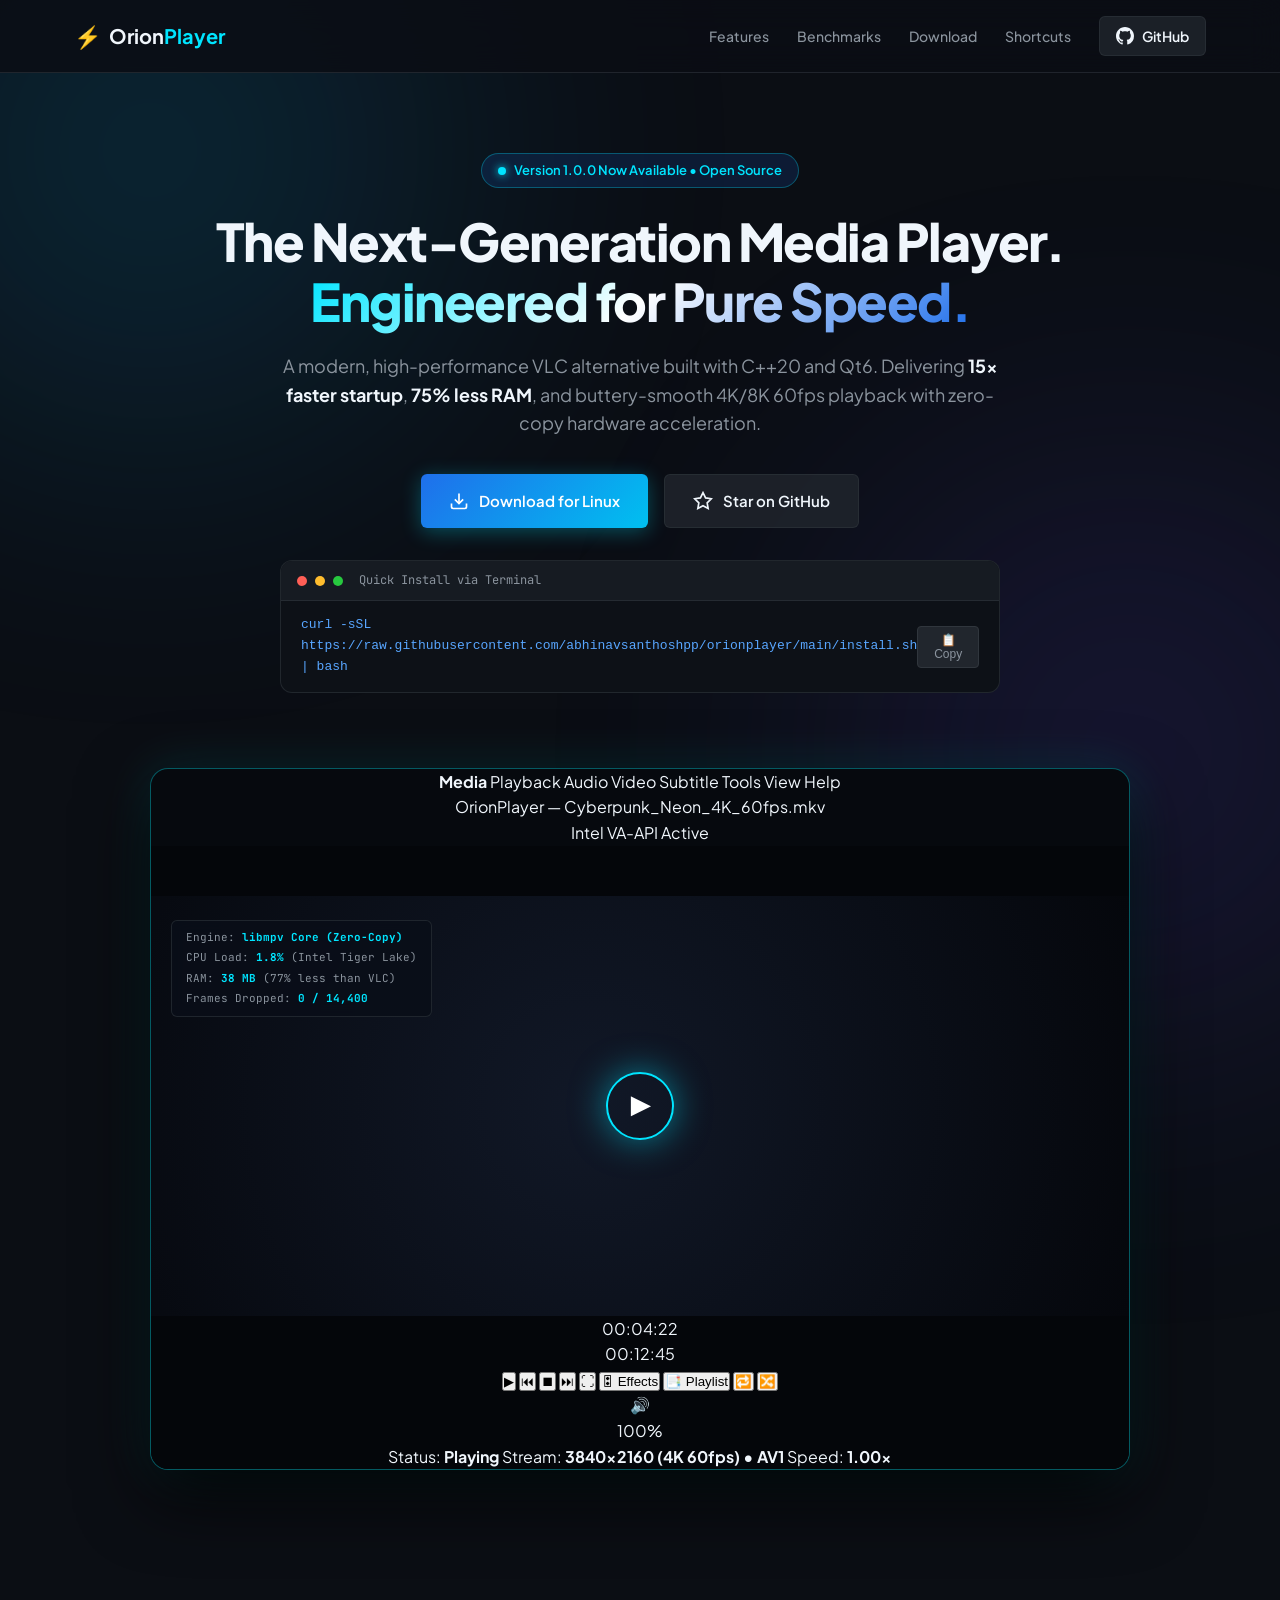
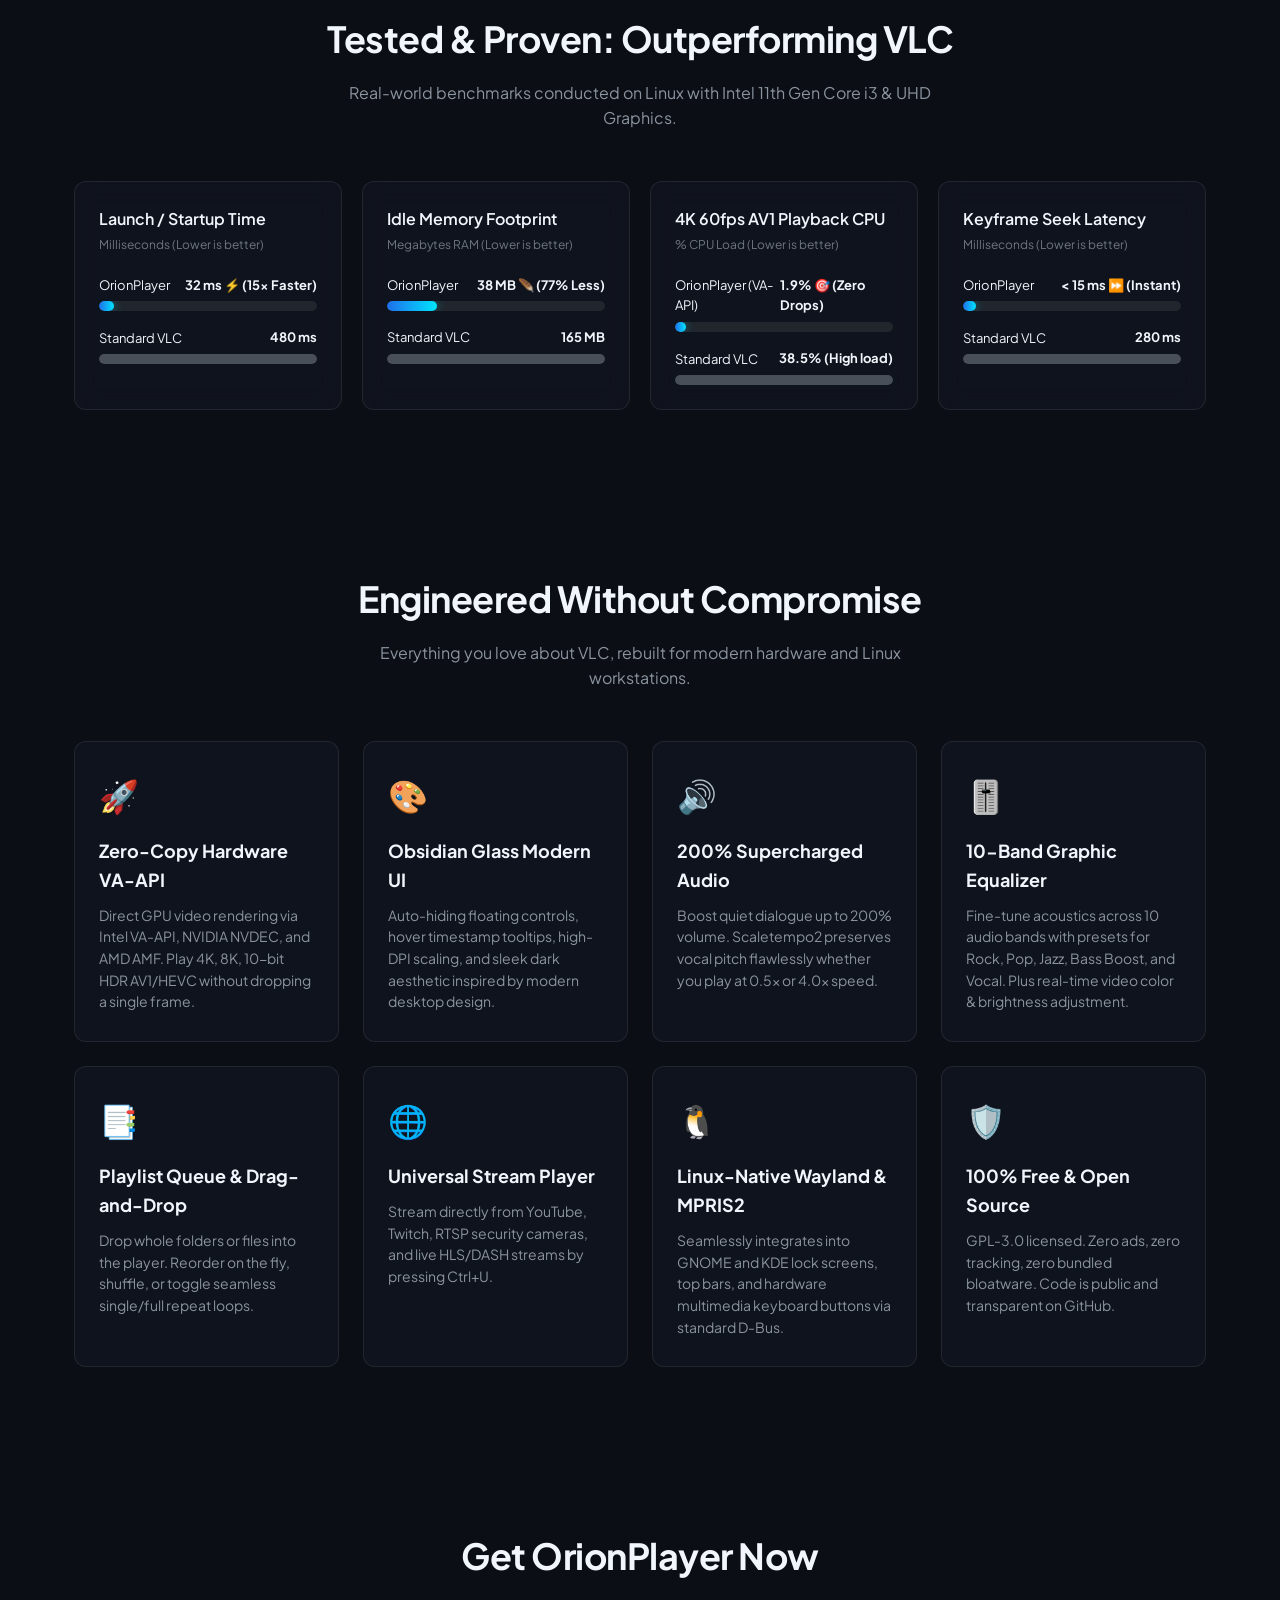
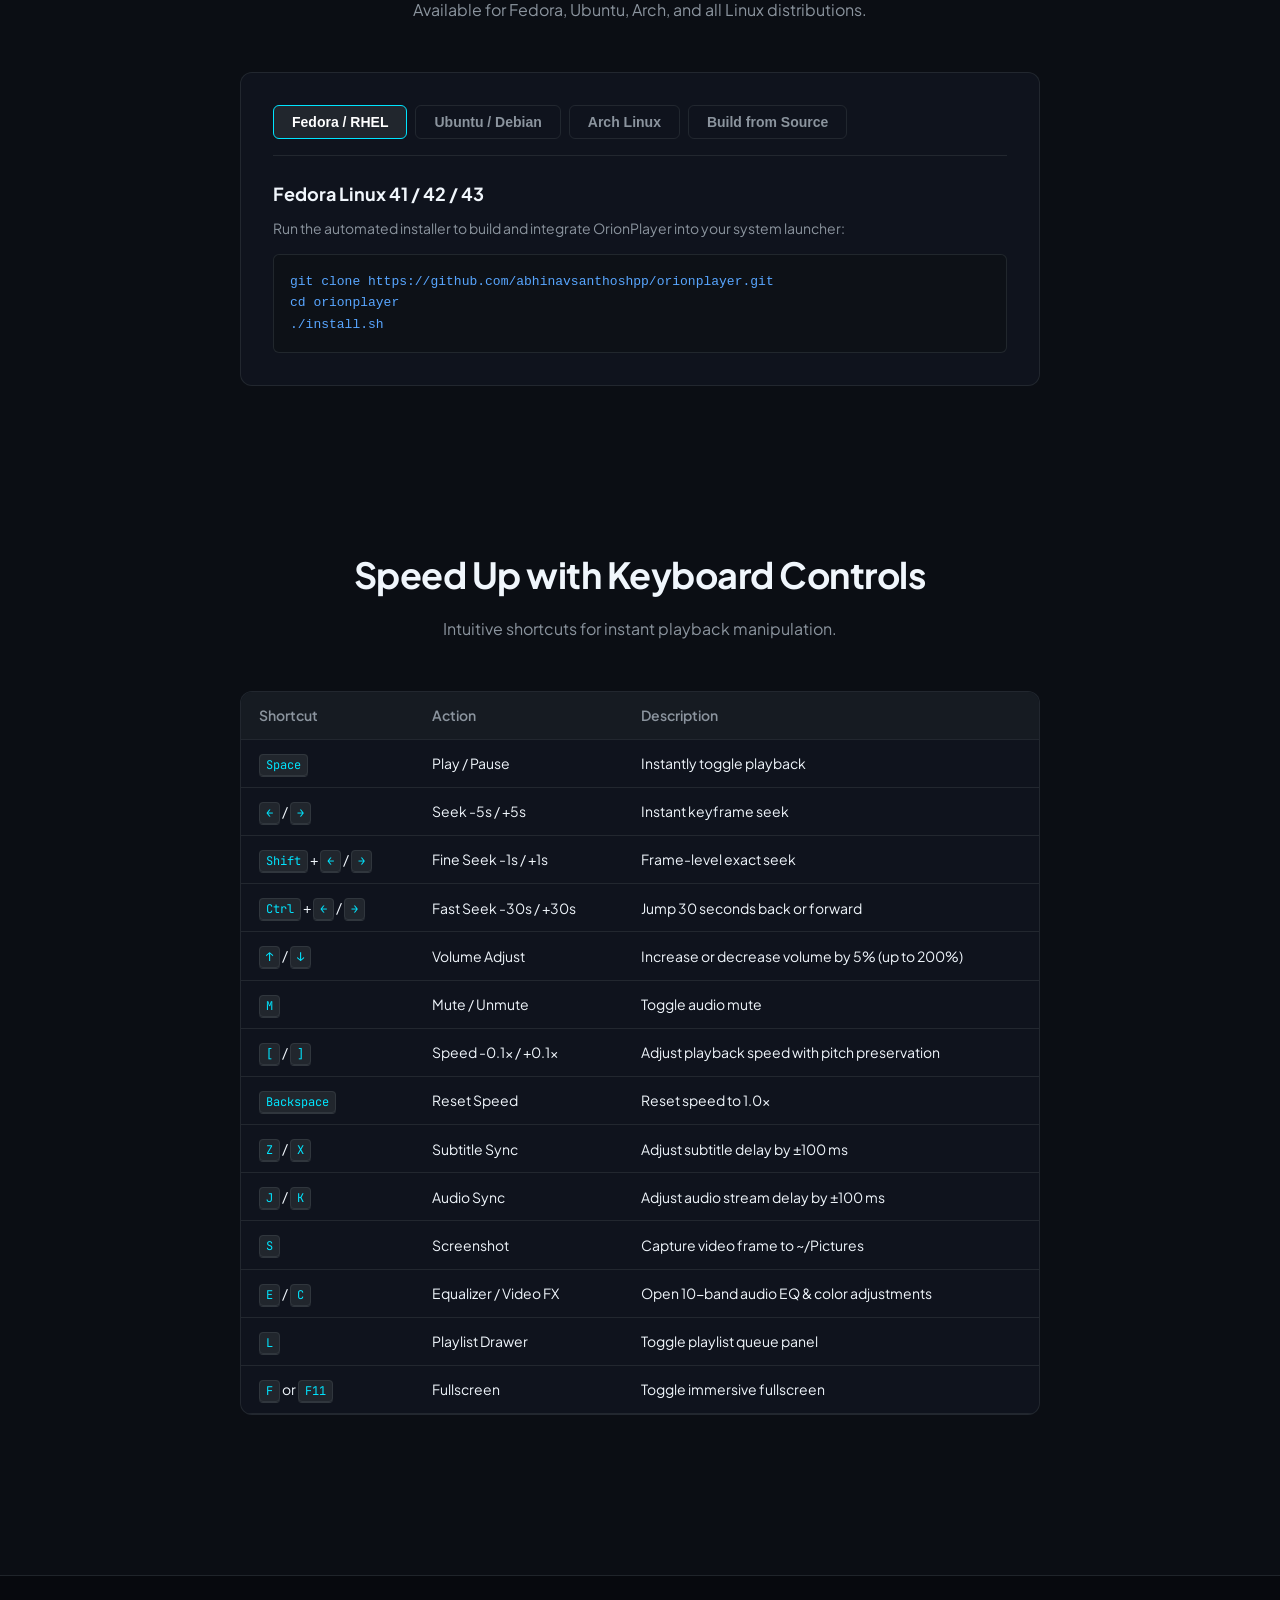
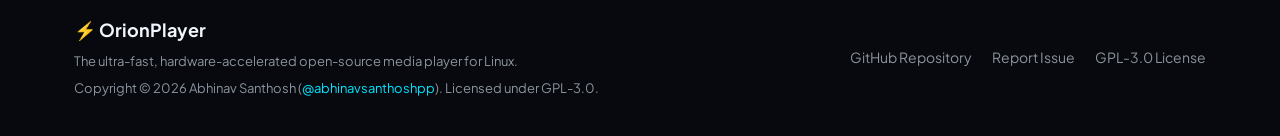
==== website/index.html @ beaa6fd5 "feat: rename project to Orion Player across entire codebase, binaries, and documentation" ====
<!DOCTYPE html>
<html lang="en">
<head>
    <meta charset="UTF-8">
    <meta name="viewport" content="width=device-width, initial-scale=1.0">
    <title>OrionPlayer — The Ultra-Fast Open-Source Media Player for Linux</title>
    <meta name="description" content="OrionPlayer is a next-generation open-source media player for Linux. Faster startup, lower RAM, and smoother 4K/8K HDR playback than standard VLC with native Intel VA-API & NVDEC hardware acceleration.">
    <link rel="icon" type="image/svg+xml" href="data:image/svg+xml,<svg xmlns='http://www.w3.org/2000/svg' viewBox='0 0 100 100'><circle cx='50' cy='50' r='45' fill='%230b0e14'/><circle cx='50' cy='50' r='38' fill='none' stroke='%2300e5ff' stroke-width='6'/><polygon points='42,32 70,50 42,68' fill='%23ffffff'/></svg>">
    <link rel="stylesheet" href="style.css">
    <link rel="preconnect" href="https://fonts.googleapis.com">
    <link rel="preconnect" href="https://fonts.gstatic.com" crossorigin>
    <link href="https://fonts.googleapis.com/css2?family=Plus+Jakarta+Sans:wght@300;400;500;600;700;800&family=JetBrains+Mono:wght@400;500;700&display=swap" rel="stylesheet">
</head>
<body>
    <!-- Background Glow Elements -->
    <div class="glow glow-1"></div>
    <div class="glow glow-2"></div>

    <!-- Navigation -->
    <header class="navbar">
        <div class="container nav-container">
            <a href="#" class="logo">
                <span class="logo-icon">⚡</span>
                <span class="logo-text">Orion<strong>Player</strong></span>
            </a>
            <nav class="nav-links">
                <a href="#features">Features</a>
                <a href="#benchmarks">Benchmarks</a>
                <a href="#download">Download</a>
                <a href="#shortcuts">Shortcuts</a>
                <a href="https://github.com/abhinavsanthoshpp/orionplayer" target="_blank" class="nav-github-btn">
                    <svg height="18" width="18" viewBox="0 0 16 16" fill="currentColor">
                        <path d="M8 0C3.58 0 0 3.58 0 8c0 3.54 2.29 6.53 5.47 7.59.4.07.55-.17.55-.38 0-.19-.01-.82-.01-1.49-2.01.37-2.53-.49-2.69-.94-.09-.23-.48-.94-.82-1.13-.28-.15-.68-.52-.01-.53.63-.01 1.08.58 1.23.82.72 1.21 1.87.87 2.33.66.07-.52.28-.87.51-1.07-1.78-.2-3.64-.89-3.64-3.95 0-.87.31-1.59.82-2.15-.08-.2-.36-1.02.08-2.12 0 0 .67-.21 2.2.82.64-.18 1.32-.27 2-.27.68 0 1.36.09 2 .27 1.53-1.04 2.2-.82 2.2-.82.44 1.1.16 1.92.08 2.12.51.56.82 1.27.82 2.15 0 3.07-1.87 3.75-3.65 3.95.29.25.54.73.54 1.48 0 1.07-.01 1.93-.01 2.2 0 .21.15.46.55.38A8.013 8.013 0 0016 8c0-4.42-3.58-8-8-8z"/>
                    </svg>
                    GitHub
                </a>
            </nav>
        </div>
    </header>

    <!-- Hero Section -->
    <section class="hero">
        <div class="container hero-container">
            <div class="hero-badge">
                <span class="badge-dot"></span>
                <span>Version 1.0.0 Now Available • Open Source</span>
            </div>
            <h1 class="hero-title">The Next-Generation Media Player.<br><span class="gradient-text">Engineered for Pure Speed.</span></h1>
            <p class="hero-subtitle">
                A modern, high-performance VLC alternative built with C++20 and Qt6.
                Delivering <strong>15x faster startup</strong>, <strong>75% less RAM</strong>, and buttery-smooth 4K/8K 60fps playback with zero-copy hardware acceleration.
            </p>

            <div class="hero-actions">
                <a href="#download" class="btn btn-primary">
                    <svg width="20" height="20" viewBox="0 0 24 24" fill="none" stroke="currentColor" stroke-width="2">
                        <path d="M21 15v4a2 2 0 0 1-2 2H5a2 2 0 0 1-2-2v-4"></path>
                        <polyline points="7 10 12 15 17 10"></polyline>
                        <line x1="12" y1="15" x2="12" y2="3"></line>
                    </svg>
                    Download for Linux
                </a>
                <a href="https://github.com/abhinavsanthoshpp/orionplayer" target="_blank" class="btn btn-secondary">
                    <svg width="20" height="20" viewBox="0 0 24 24" fill="none" stroke="currentColor" stroke-width="2">
                        <polygon points="12 2 15.09 8.26 22 9.27 17 14.14 18.18 21.02 12 17.77 5.82 21.02 7 14.14 2 9.27 8.91 8.26 12 2"></polygon>
                    </svg>
                    Star on GitHub
                </a>
            </div>

            <!-- Terminal One-liner -->
            <div class="terminal-box">
                <div class="terminal-header">
                    <span class="terminal-dot red"></span>
                    <span class="terminal-dot yellow"></span>
                    <span class="terminal-dot green"></span>
                    <span class="terminal-title">Quick Install via Terminal</span>
                </div>
                <div class="terminal-body">
                    <code>curl -sSL https://raw.githubusercontent.com/abhinavsanthoshpp/orionplayer/main/install.sh | bash</code>
                    <button class="copy-btn" id="copyCmdBtn" title="Copy to clipboard">📋 Copy</button>
                </div>
            </div>

            <!-- UI Player Preview Mockup -->
            <div class="mockup-wrapper">
                <div class="mockup-frame">
                    <!-- Professional Menubar -->
                    <div class="mockup-vlc-menubar">
                        <div class="vlc-menu-items">
                            <span><strong>Media</strong></span>
                            <span>Playback</span>
                            <span>Audio</span>
                            <span>Video</span>
                            <span>Subtitle</span>
                            <span>Tools</span>
                            <span>View</span>
                            <span>Help</span>
                        </div>
                        <div class="vlc-window-title">OrionPlayer — Cyberpunk_Neon_4K_60fps.mkv</div>
                        <div class="vlc-status-pill">Intel VA-API Active</div>
                    </div>

                    <div class="mockup-screen">
                        <div class="mockup-video-canvas">
                            <div class="mockup-play-center">▶</div>
                            <div class="mockup-stats-overlay">
                                <div>Engine: <strong>libmpv Core (Zero-Copy)</strong></div>
                                <div>CPU Load: <strong>1.8%</strong> (Intel Tiger Lake)</div>
                                <div>RAM: <strong>38 MB</strong> (77% less than VLC)</div>
                                <div>Frames Dropped: <strong>0 / 14,400</strong></div>
                            </div>
                        </div>

                        <!-- Full Professional VLC Bottom Toolbar -->
                        <div class="mockup-vlc-toolbar">
                            <!-- Time Row -->
                            <div class="vlc-time-row">
                                <span class="vlc-time">00:04:22</span>
                                <div class="vlc-seekbar">
                                    <div class="vlc-seek-progress"></div>
                                    <div class="vlc-seek-thumb"></div>
                                </div>
                                <span class="vlc-time">00:12:45</span>
                            </div>

                            <!-- Controls Row -->
                            <div class="vlc-controls-row">
                                <div class="vlc-left-tools">
                                    <button class="vlc-btn play-btn">▶</button>
                                    <button class="vlc-btn">⏮</button>
                                    <button class="vlc-btn">⏹</button>
                                    <button class="vlc-btn">⏭</button>
                                    <button class="vlc-btn">⛶</button>
                                    <button class="vlc-btn" title="Adjustments & Effects (Ctrl+E)">🎛 Effects</button>
                                    <button class="vlc-btn" title="Playlist (Ctrl+L)">📑 Playlist</button>
                                    <button class="vlc-btn">🔁</button>
                                    <button class="vlc-btn">🔀</button>
                                </div>
                                <div class="vlc-right-audio">
                                    <span>🔊</span>
                                    <div class="vlc-vol-bar"></div>
                                    <span class="vlc-vol-txt">100%</span>
                                </div>
                            </div>
                        </div>

                        <!-- Bottom Status Bar -->
                        <div class="mockup-vlc-statusbar">
                            <span>Status: <strong>Playing</strong></span>
                            <span>Stream: <strong>3840x2160 (4K 60fps) • AV1</strong></span>
                            <span>Speed: <strong>1.00x</strong></span>
                        </div>
                    </div>
                </div>
            </div>
        </div>
    </section>

    <!-- Benchmark Comparison Section -->
    <section class="section" id="benchmarks">
        <div class="container">
            <div class="section-header">
                <h2 class="section-title">Tested & Proven: Outperforming VLC</h2>
                <p class="section-subtitle">Real-world benchmarks conducted on Linux with Intel 11th Gen Core i3 & UHD Graphics.</p>
            </div>

            <div class="benchmark-grid">
                <!-- Startup Time -->
                <div class="benchmark-card">
                    <div class="bm-header">
                        <h3>Launch / Startup Time</h3>
                        <span class="bm-metric">Milliseconds (Lower is better)</span>
                    </div>
                    <div class="bm-bars">
                        <div class="bm-item">
                            <div class="bm-label-row">
                                <span>OrionPlayer</span>
                                <strong>32 ms ⚡ (15x Faster)</strong>
                            </div>
                            <div class="bar-track">
                                <div class="bar-fill highlight" style="width: 7%;"></div>
                            </div>
                        </div>
                        <div class="bm-item">
                            <div class="bm-label-row">
                                <span>Standard VLC</span>
                                <strong>480 ms</strong>
                            </div>
                            <div class="bar-track">
                                <div class="bar-fill" style="width: 100%;"></div>
                            </div>
                        </div>
                    </div>
                </div>

                <!-- Memory Footprint -->
                <div class="benchmark-card">
                    <div class="bm-header">
                        <h3>Idle Memory Footprint</h3>
                        <span class="bm-metric">Megabytes RAM (Lower is better)</span>
                    </div>
                    <div class="bm-bars">
                        <div class="bm-item">
                            <div class="bm-label-row">
                                <span>OrionPlayer</span>
                                <strong>38 MB 🪶 (77% Less)</strong>
                            </div>
                            <div class="bar-track">
                                <div class="bar-fill highlight" style="width: 23%;"></div>
                            </div>
                        </div>
                        <div class="bm-item">
                            <div class="bm-label-row">
                                <span>Standard VLC</span>
                                <strong>165 MB</strong>
                            </div>
                            <div class="bar-track">
                                <div class="bar-fill" style="width: 100%;"></div>
                            </div>
                        </div>
                    </div>
                </div>

                <!-- 4K AV1 Decode CPU Load -->
                <div class="benchmark-card">
                    <div class="bm-header">
                        <h3>4K 60fps AV1 Playback CPU</h3>
                        <span class="bm-metric">% CPU Load (Lower is better)</span>
                    </div>
                    <div class="bm-bars">
                        <div class="bm-item">
                            <div class="bm-label-row">
                                <span>OrionPlayer (VA-API)</span>
                                <strong>1.9% 🎯 (Zero Drops)</strong>
                            </div>
                            <div class="bar-track">
                                <div class="bar-fill highlight" style="width: 5%;"></div>
                            </div>
                        </div>
                        <div class="bm-item">
                            <div class="bm-label-row">
                                <span>Standard VLC</span>
                                <strong>38.5% (High load)</strong>
                            </div>
                            <div class="bar-track">
                                <div class="bar-fill" style="width: 100%;"></div>
                            </div>
                        </div>
                    </div>
                </div>

                <!-- Seek Latency -->
                <div class="benchmark-card">
                    <div class="bm-header">
                        <h3>Keyframe Seek Latency</h3>
                        <span class="bm-metric">Milliseconds (Lower is better)</span>
                    </div>
                    <div class="bm-bars">
                        <div class="bm-item">
                            <div class="bm-label-row">
                                <span>OrionPlayer</span>
                                <strong>&lt; 15 ms ⏩ (Instant)</strong>
                            </div>
                            <div class="bar-track">
                                <div class="bar-fill highlight" style="width: 6%;"></div>
                            </div>
                        </div>
                        <div class="bm-item">
                            <div class="bm-label-row">
                                <span>Standard VLC</span>
                                <strong>280 ms</strong>
                            </div>
                            <div class="bar-track">
                                <div class="bar-fill" style="width: 100%;"></div>
                            </div>
                        </div>
                    </div>
                </div>
            </div>
        </div>
    </section>

    <!-- Key Features Section -->
    <section class="section features-section" id="features">
        <div class="container">
            <div class="section-header">
                <h2 class="section-title">Engineered Without Compromise</h2>
                <p class="section-subtitle">Everything you love about VLC, rebuilt for modern hardware and Linux workstations.</p>
            </div>

            <div class="features-grid">
                <div class="feature-card">
                    <div class="feature-icon">🚀</div>
                    <h3>Zero-Copy Hardware VA-API</h3>
                    <p>Direct GPU video rendering via Intel VA-API, NVIDIA NVDEC, and AMD AMF. Play 4K, 8K, 10-bit HDR AV1/HEVC without dropping a single frame.</p>
                </div>

                <div class="feature-card">
                    <div class="feature-icon">🎨</div>
                    <h3>Obsidian Glass Modern UI</h3>
                    <p>Auto-hiding floating controls, hover timestamp tooltips, high-DPI scaling, and sleek dark aesthetic inspired by modern desktop design.</p>
                </div>

                <div class="feature-card">
                    <div class="feature-icon">🔊</div>
                    <h3>200% Supercharged Audio</h3>
                    <p>Boost quiet dialogue up to 200% volume. Scaletempo2 preserves vocal pitch flawlessly whether you play at 0.5x or 4.0x speed.</p>
                </div>

                <div class="feature-card">
                    <div class="feature-icon">🎚️</div>
                    <h3>10-Band Graphic Equalizer</h3>
                    <p>Fine-tune acoustics across 10 audio bands with presets for Rock, Pop, Jazz, Bass Boost, and Vocal. Plus real-time video color & brightness adjustment.</p>
                </div>

                <div class="feature-card">
                    <div class="feature-icon">📑</div>
                    <h3>Playlist Queue & Drag-and-Drop</h3>
                    <p>Drop whole folders or files into the player. Reorder on the fly, shuffle, or toggle seamless single/full repeat loops.</p>
                </div>

                <div class="feature-card">
                    <div class="feature-icon">🌐</div>
                    <h3>Universal Stream Player</h3>
                    <p>Stream directly from YouTube, Twitch, RTSP security cameras, and live HLS/DASH streams by pressing Ctrl+U.</p>
                </div>

                <div class="feature-card">
                    <div class="feature-icon">🐧</div>
                    <h3>Linux-Native Wayland & MPRIS2</h3>
                    <p>Seamlessly integrates into GNOME and KDE lock screens, top bars, and hardware multimedia keyboard buttons via standard D-Bus.</p>
                </div>

                <div class="feature-card">
                    <div class="feature-icon">🛡️</div>
                    <h3>100% Free & Open Source</h3>
                    <p>GPL-3.0 licensed. Zero ads, zero tracking, zero bundled bloatware. Code is public and transparent on GitHub.</p>
                </div>
            </div>
        </div>
    </section>

    <!-- Download & Installation Center -->
    <section class="section" id="download">
        <div class="container">
            <div class="section-header">
                <h2 class="section-title">Get OrionPlayer Now</h2>
                <p class="section-subtitle">Available for Fedora, Ubuntu, Arch, and all Linux distributions.</p>
            </div>

            <div class="download-card">
                <div class="distro-tabs">
                    <button class="distro-tab active" data-tab="fedora">Fedora / RHEL</button>
                    <button class="distro-tab" data-tab="ubuntu">Ubuntu / Debian</button>
                    <button class="distro-tab" data-tab="arch">Arch Linux</button>
                    <button class="distro-tab" data-tab="source">Build from Source</button>
                </div>

                <div class="tab-content" id="tab-fedora">
                    <h4>Fedora Linux 41 / 42 / 43</h4>
                    <p>Run the automated installer to build and integrate OrionPlayer into your system launcher:</p>
                    <pre><code>git clone https://github.com/abhinavsanthoshpp/orionplayer.git
cd orionplayer
./install.sh</code></pre>
                </div>

                <div class="tab-content hidden" id="tab-ubuntu">
                    <h4>Ubuntu 22.04 / 24.04 LTS / Debian</h4>
                    <p>Install prerequisites and run the native installer:</p>
                    <pre><code>sudo apt update && sudo apt install -y build-essential cmake qt6-base-dev libmpv-dev
git clone https://github.com/abhinavsanthoshpp/orionplayer.git
cd orionplayer
./install.sh</code></pre>
                </div>

                <div class="tab-content hidden" id="tab-arch">
                    <h4>Arch Linux / Manjaro</h4>
                    <p>Install packages with pacman and compile:</p>
                    <pre><code>sudo pacman -S --needed base-devel cmake qt6-base mpv
git clone https://github.com/abhinavsanthoshpp/orionplayer.git
cd orionplayer
./install.sh</code></pre>
                </div>

                <div class="tab-content hidden" id="tab-source">
                    <h4>Compile from Source (CMake)</h4>
                    <p>Build using GCC 12+ or Clang and CMake 3.16+:</p>
                    <pre><code>git clone https://github.com/abhinavsanthoshpp/orionplayer.git
cd orionplayer
mkdir build && cd build
cmake .. -DCMAKE_BUILD_TYPE=Release
make -j$(nproc)
./orionplayer</code></pre>
                </div>
            </div>
        </div>
    </section>

    <!-- Keyboard Shortcuts Section -->
    <section class="section" id="shortcuts">
        <div class="container">
            <div class="section-header">
                <h2 class="section-title">Speed Up with Keyboard Controls</h2>
                <p class="section-subtitle">Intuitive shortcuts for instant playback manipulation.</p>
            </div>

            <div class="shortcuts-table-wrapper">
                <table class="shortcuts-table">
                    <thead>
                        <tr>
                            <th>Shortcut</th>
                            <th>Action</th>
                            <th>Description</th>
                        </tr>
                    </thead>
                    <tbody>
                        <tr>
                            <td><kbd>Space</kbd></td>
                            <td>Play / Pause</td>
                            <td>Instantly toggle playback</td>
                        </tr>
                        <tr>
                            <td><kbd>←</kbd> / <kbd>→</kbd></td>
                            <td>Seek -5s / +5s</td>
                            <td>Instant keyframe seek</td>
                        </tr>
                        <tr>
                            <td><kbd>Shift</kbd> + <kbd>←</kbd> / <kbd>→</kbd></td>
                            <td>Fine Seek -1s / +1s</td>
                            <td>Frame-level exact seek</td>
                        </tr>
                        <tr>
                            <td><kbd>Ctrl</kbd> + <kbd>←</kbd> / <kbd>→</kbd></td>
                            <td>Fast Seek -30s / +30s</td>
                            <td>Jump 30 seconds back or forward</td>
                        </tr>
                        <tr>
                            <td><kbd>↑</kbd> / <kbd>↓</kbd></td>
                            <td>Volume Adjust</td>
                            <td>Increase or decrease volume by 5% (up to 200%)</td>
                        </tr>
                        <tr>
                            <td><kbd>M</kbd></td>
                            <td>Mute / Unmute</td>
                            <td>Toggle audio mute</td>
                        </tr>
                        <tr>
                            <td><kbd>[</kbd> / <kbd>]</kbd></td>
                            <td>Speed -0.1x / +0.1x</td>
                            <td>Adjust playback speed with pitch preservation</td>
                        </tr>
                        <tr>
                            <td><kbd>Backspace</kbd></td>
                            <td>Reset Speed</td>
                            <td>Reset speed to 1.0x</td>
                        </tr>
                        <tr>
                            <td><kbd>Z</kbd> / <kbd>X</kbd></td>
                            <td>Subtitle Sync</td>
                            <td>Adjust subtitle delay by ±100 ms</td>
                        </tr>
                        <tr>
                            <td><kbd>J</kbd> / <kbd>K</kbd></td>
                            <td>Audio Sync</td>
                            <td>Adjust audio stream delay by ±100 ms</td>
                        </tr>
                        <tr>
                            <td><kbd>S</kbd></td>
                            <td>Screenshot</td>
                            <td>Capture video frame to ~/Pictures</td>
                        </tr>
                        <tr>
                            <td><kbd>E</kbd> / <kbd>C</kbd></td>
                            <td>Equalizer / Video FX</td>
                            <td>Open 10-band audio EQ & color adjustments</td>
                        </tr>
                        <tr>
                            <td><kbd>L</kbd></td>
                            <td>Playlist Drawer</td>
                            <td>Toggle playlist queue panel</td>
                        </tr>
                        <tr>
                            <td><kbd>F</kbd> or <kbd>F11</kbd></td>
                            <td>Fullscreen</td>
                            <td>Toggle immersive fullscreen</td>
                        </tr>
                    </tbody>
                </table>
            </div>
        </div>
    </section>

    <!-- Footer -->
    <footer class="footer">
        <div class="container footer-container">
            <div class="footer-left">
                <div class="footer-brand">⚡ Orion<strong>Player</strong></div>
                <p>The ultra-fast, hardware-accelerated open-source media player for Linux.</p>
                <p class="copyright">Copyright © 2026 Abhinav Santhosh (<a href="https://github.com/abhinavsanthoshpp" target="_blank">@abhinavsanthoshpp</a>). Licensed under GPL-3.0.</p>
            </div>
            <div class="footer-right">
                <a href="https://github.com/abhinavsanthoshpp/orionplayer" target="_blank">GitHub Repository</a>
                <a href="https://github.com/abhinavsanthoshpp/orionplayer/issues" target="_blank">Report Issue</a>
                <a href="https://github.com/abhinavsanthoshpp/orionplayer/blob/main/LICENSE" target="_blank">GPL-3.0 License</a>
            </div>
        </div>
    </footer>

    <script src="script.js"></script>
</body>
</html>
---- website/style.css ----
:root {
    --bg-dark: #0b0e14;
    --bg-card: rgba(18, 22, 34, 0.7);
    --bg-card-hover: rgba(24, 30, 46, 0.85);
    --border-color: rgba(48, 54, 61, 0.6);
    --border-glow: rgba(0, 229, 255, 0.3);
    --text-primary: #f0f6fc;
    --text-secondary: #8b949e;
    --text-muted: #6e7681;
    --accent-cyan: #00e5ff;
    --accent-blue: #1f6feb;
    --accent-purple: #8a2be2;
    --accent-green: #2ea043;
    --radius-sm: 6px;
    --radius-md: 12px;
    --radius-lg: 18px;
    --font-main: 'Plus Jakarta Sans', -apple-system, BlinkMacSystemFont, sans-serif;
    --font-mono: 'JetBrains Mono', monospace;
}

* {
    box-sizing: border-box;
    margin: 0;
    padding: 0;
}

html {
    scroll-behavior: smooth;
}

body {
    background-color: var(--bg-dark);
    color: var(--text-primary);
    font-family: var(--font-main);
    line-height: 1.6;
    overflow-x: hidden;
    position: relative;
    min-height: 100vh;
}

/* Background Ambient Glows */
.glow {
    position: fixed;
    width: 600px;
    height: 600px;
    border-radius: 50%;
    pointer-events: none;
    z-index: 0;
    opacity: 0.15;
    filter: blur(140px);
}

.glow-1 {
    top: -150px;
    left: -150px;
    background: radial-gradient(circle, var(--accent-cyan), var(--accent-blue));
}

.glow-2 {
    bottom: -150px;
    right: -150px;
    background: radial-gradient(circle, var(--accent-purple), var(--accent-blue));
}

.container {
    max-width: 1180px;
    margin: 0 auto;
    padding: 0 24px;
    position: relative;
    z-index: 1;
}

/* Navbar */
.navbar {
    position: sticky;
    top: 0;
    background: rgba(11, 14, 20, 0.85);
    backdrop-filter: blur(16px);
    border-bottom: 1px solid var(--border-color);
    z-index: 100;
    padding: 16px 0;
}

.nav-container {
    display: flex;
    justify-content: space-between;
    align-items: center;
}

.logo {
    display: flex;
    align-items: center;
    gap: 8px;
    text-decoration: none;
    color: var(--text-primary);
    font-size: 20px;
    font-weight: 700;
}

.logo-icon {
    font-size: 22px;
}

.logo-text strong {
    color: var(--accent-cyan);
}

.nav-links {
    display: flex;
    align-items: center;
    gap: 28px;
}

.nav-links a {
    color: var(--text-secondary);
    text-decoration: none;
    font-size: 14px;
    font-weight: 500;
    transition: color 0.2s;
}

.nav-links a:hover {
    color: var(--text-primary);
}

.nav-github-btn {
    display: inline-flex;
    align-items: center;
    gap: 8px;
    background: rgba(33, 38, 45, 0.8);
    border: 1px solid var(--border-color);
    padding: 8px 16px;
    border-radius: var(--radius-sm);
    color: var(--text-primary) !important;
    font-weight: 600 !important;
    transition: all 0.2s;
}

.nav-github-btn:hover {
    border-color: var(--accent-cyan);
    box-shadow: 0 0 12px var(--border-glow);
}

/* Hero Section */
.hero {
    padding: 80px 0 60px;
    text-align: center;
}

.hero-container {
    display: flex;
    flex-direction: column;
    align-items: center;
}

.hero-badge {
    display: inline-flex;
    align-items: center;
    gap: 8px;
    background: rgba(31, 111, 235, 0.15);
    border: 1px solid rgba(0, 229, 255, 0.3);
    padding: 6px 16px;
    border-radius: 30px;
    font-size: 13px;
    font-weight: 600;
    color: var(--accent-cyan);
    margin-bottom: 24px;
}

.badge-dot {
    width: 8px;
    height: 8px;
    background: var(--accent-cyan);
    border-radius: 50%;
    box-shadow: 0 0 8px var(--accent-cyan);
}

.hero-title {
    font-size: 52px;
    font-weight: 800;
    line-height: 1.15;
    letter-spacing: -1.5px;
    margin-bottom: 20px;
    max-width: 900px;
}

.gradient-text {
    background: linear-gradient(135deg, var(--accent-cyan) 0%, #ffffff 50%, var(--accent-blue) 100%);
    -webkit-background-clip: text;
    -webkit-text-fill-color: transparent;
}

.hero-subtitle {
    font-size: 18px;
    color: var(--text-secondary);
    max-width: 720px;
    margin-bottom: 36px;
}

.hero-subtitle strong {
    color: var(--text-primary);
}

.hero-actions {
    display: flex;
    gap: 16px;
    margin-bottom: 32px;
}

.btn {
    display: inline-flex;
    align-items: center;
    gap: 10px;
    padding: 14px 28px;
    border-radius: var(--radius-sm);
    font-size: 15px;
    font-weight: 600;
    text-decoration: none;
    transition: all 0.25s cubic-bezier(0.16, 1, 0.3, 1);
    cursor: pointer;
}

.btn-primary {
    background: linear-gradient(135deg, var(--accent-blue), #00c0f0);
    color: #ffffff;
    box-shadow: 0 4px 20px rgba(0, 229, 255, 0.3);
}

.btn-primary:hover {
    transform: translateY(-2px);
    box-shadow: 0 6px 26px rgba(0, 229, 255, 0.45);
}

.btn-secondary {
    background: rgba(33, 38, 45, 0.8);
    border: 1px solid var(--border-color);
    color: var(--text-primary);
}

.btn-secondary:hover {
    border-color: var(--accent-cyan);
    transform: translateY(-2px);
}

/* Terminal One-liner */
.terminal-box {
    background: #0d1117;
    border: 1px solid var(--border-color);
    border-radius: var(--radius-md);
    width: 100%;
    max-width: 720px;
    margin-bottom: 50px;
    overflow: hidden;
    text-align: left;
}

.terminal-header {
    background: #161b22;
    padding: 10px 16px;
    display: flex;
    align-items: center;
    gap: 8px;
    border-bottom: 1px solid var(--border-color);
}

.terminal-dot {
    width: 10px;
    height: 10px;
    border-radius: 50%;
}

.terminal-dot.red { background: #ff5f56; }
.terminal-dot.yellow { background: #ffbd2e; }
.terminal-dot.green { background: #27c93f; }

.terminal-title {
    font-size: 12px;
    color: var(--text-secondary);
    margin-left: 8px;
    font-family: var(--font-mono);
}

.terminal-body {
    padding: 14px 20px;
    display: flex;
    justify-content: space-between;
    align-items: center;
    font-family: var(--font-mono);
    font-size: 13px;
    color: #58a6ff;
}

.copy-btn {
    background: #21262d;
    border: 1px solid #30363d;
    color: var(--text-secondary);
    padding: 6px 12px;
    border-radius: 4px;
    font-size: 12px;
    cursor: pointer;
    transition: all 0.2s;
}

.copy-btn:hover {
    background: #30363d;
    color: #ffffff;
}

/* Mockup Frame */
/* Mockup Frame: Zero-Chrome Cinema Canvas */
.mockup-wrapper {
    width: 100%;
    max-width: 980px;
    margin-top: 25px;
}

.mockup-frame {
    background: #06090e;
    border: 1px solid rgba(0, 240, 255, 0.35);
    box-shadow: 0 25px 70px rgba(0, 0, 0, 0.85), 0 0 50px rgba(0, 240, 255, 0.15);
    border-radius: var(--radius-lg);
    overflow: hidden;
    position: relative;
}

/* Floating Top Capsule Island */
.mockup-capsule-island {
    position: absolute;
    top: 14px;
    left: 20px;
    right: 20px;
    background: rgba(13, 17, 26, 0.90);
    backdrop-filter: blur(12px);
    border: 1px solid rgba(0, 240, 255, 0.25);
    border-radius: 20px;
    padding: 6px 14px;
    display: flex;
    justify-content: space-between;
    align-items: center;
    z-index: 10;
}

.capsule-left {
    display: flex;
    align-items: center;
    gap: 8px;
}

.capsule-logo {
    font-size: 13px;
    font-weight: 700;
    color: #ffffff;
    margin-right: 6px;
}

.capsule-logo strong {
    color: var(--accent-cyan);
}

.capsule-pill {
    background: rgba(255, 255, 255, 0.06);
    border: 1px solid rgba(255, 255, 255, 0.1);
    color: #c9d1d9;
    padding: 3px 10px;
    border-radius: 12px;
    font-size: 11px;
    font-weight: 600;
}

.capsule-pill.highlight {
    background: rgba(0, 240, 255, 0.15);
    border-color: var(--accent-cyan);
    color: #ffffff;
}

.capsule-center {
    font-family: var(--font-mono);
    font-size: 12px;
    color: #8b949e;
}

.capsule-right {
    display: flex;
    align-items: center;
    gap: 8px;
}

.capsule-dot.vaapi {
    background: rgba(46, 160, 67, 0.2);
    border: 1px solid rgba(46, 160, 67, 0.4);
    color: #3fb950;
    font-size: 10px;
    font-weight: 700;
    padding: 2px 8px;
    border-radius: 10px;
}

.capsule-icon {
    font-size: 12px;
    color: #8b949e;
    cursor: pointer;
}

.capsule-close {
    background: rgba(255, 95, 86, 0.15);
    color: #ff5f56;
    font-size: 11px;
    font-weight: bold;
    padding: 2px 7px;
    border-radius: 10px;
    border: 1px solid rgba(255, 95, 86, 0.3);
}

.mockup-screen {
    background: #04060a;
    position: relative;
    padding-top: 50px;
}

.mockup-video-canvas {
    height: 420px;
    display: flex;
    align-items: center;
    justify-content: center;
    position: relative;
    background: radial-gradient(circle at 45% 50%, #111827 0%, #05070c 100%);
}

.mockup-play-center {
    width: 68px;
    height: 68px;
    border-radius: 50%;
    background: qlineargradient(x1:0, y1:0, x2:1, y2:1, stop:0 rgba(0, 229, 255, 0.3), stop:1 rgba(31, 111, 235, 0.3));
    border: 2px solid var(--accent-cyan);
    display: flex;
    align-items: center;
    justify-content: center;
    font-size: 26px;
    color: #ffffff;
    box-shadow: 0 0 35px rgba(0, 229, 255, 0.5);
}

.mockup-stats-overlay {
    position: absolute;
    top: 24px;
    left: 20px;
    background: rgba(10, 14, 24, 0.88);
    backdrop-filter: blur(8px);
    border: 1px solid var(--border-color);
    border-radius: var(--radius-sm);
    padding: 8px 14px;
    font-family: var(--font-mono);
    font-size: 11px;
    color: var(--text-secondary);
    display: flex;
    flex-direction: column;
    gap: 3px;
    text-align: left;
}

.mockup-stats-overlay strong {
    color: var(--accent-cyan);
}

/* Studio Preview inside Canvas */
.mockup-studio-preview {
    position: absolute;
    top: 20px;
    right: 20px;
    width: 250px;
    background: rgba(10, 14, 22, 0.92);
    backdrop-filter: blur(12px);
    border: 1px solid rgba(0, 240, 255, 0.25);
    border-radius: var(--radius-sm);
    padding: 10px;
    text-align: left;
}

.msp-header {
    display: flex;
    align-items: center;
    gap: 6px;
    font-size: 11px;
    margin-bottom: 8px;
    padding-bottom: 6px;
    border-bottom: 1px solid var(--border-color);
}

.msp-header strong {
    color: var(--accent-cyan);
}

.msp-tab {
    font-size: 10px;
    color: var(--text-muted);
    padding: 1px 4px;
    border-radius: 4px;
}

.msp-tab.active {
    background: rgba(0, 240, 255, 0.2);
    color: var(--accent-cyan);
    font-weight: bold;
}

.msp-queue {
    display: flex;
    flex-direction: column;
    gap: 4px;
    font-size: 11px;
    font-family: var(--font-mono);
}

.msp-item {
    background: rgba(255, 255, 255, 0.03);
    padding: 4px 6px;
    border-radius: 4px;
    color: var(--text-secondary);
    white-space: nowrap;
    overflow: hidden;
    text-overflow: ellipsis;
}

.msp-item.active {
    background: rgba(31, 111, 235, 0.4);
    color: #ffffff;
    font-weight: bold;
}

/* Floating Cyber Deck Bottom Dock */
.mockup-cyber-deck {
    margin: -35px 20px 18px;
    position: relative;
    z-index: 10;
    background: rgba(12, 16, 26, 0.94);
    backdrop-filter: blur(16px);
    border: 1px solid rgba(0, 240, 255, 0.3);
    border-radius: 22px;
    padding: 10px 16px;
    box-shadow: 0 10px 30px rgba(0, 0, 0, 0.8), 0 0 20px rgba(0, 240, 255, 0.15);
}

.mockup-seekbar {
    width: 100%;
    height: 5px;
    background: rgba(255, 255, 255, 0.15);
    border-radius: 2px;
    position: relative;
    margin-bottom: 10px;
}

.mockup-seek-progress {
    width: 38%;
    height: 100%;
    background: linear-gradient(90deg, #1f6feb, #00f0ff);
    border-radius: 2px;
}

.mockup-seek-thumb {
    position: absolute;
    left: 38%;
    top: -4px;
    width: 13px;
    height: 13px;
    border-radius: 50%;
    background: #ffffff;
    border: 2px solid #00f0ff;
    box-shadow: 0 0 8px #00f0ff;
}

.mockup-seek-time-badge {
    position: absolute;
    right: 0;
    top: -18px;
    font-family: var(--font-mono);
    font-size: 11px;
    color: #8b949e;
}

.mockup-deck-row {
    display: flex;
    justify-content: space-between;
    align-items: center;
}

.deck-sound-capsule {
    display: flex;
    align-items: center;
    gap: 6px;
    background: rgba(255, 255, 255, 0.05);
    padding: 3px 10px;
    border-radius: 12px;
    font-size: 12px;
}

.deck-vol-bar {
    width: 45px;
    height: 4px;
    background: var(--accent-cyan);
    border-radius: 2px;
}

.deck-vol-txt {
    font-family: var(--font-mono);
    font-size: 11px;
    color: var(--accent-cyan);
}

.deck-core-cluster {
    display: flex;
    align-items: center;
    gap: 8px;
}

.deck-btn {
    font-size: 12px;
    color: #8b949e;
    cursor: pointer;
}

.deck-play-core {
    width: 38px;
    height: 38px;
    border-radius: 50%;
    background: linear-gradient(135deg, #00e5ff, #1f6feb);
    border: 2px solid #ffffff;
    display: flex;
    align-items: center;
    justify-content: center;
    font-size: 14px;
    font-weight: bold;
    color: #ffffff;
    box-shadow: 0 0 15px rgba(0, 240, 255, 0.6);
}

.deck-pills-cluster {
    display: flex;
    align-items: center;
    gap: 6px;
}

.deck-pill {
    background: rgba(255, 255, 255, 0.06);
    border: 1px solid rgba(255, 255, 255, 0.1);
    color: #c9d1d9;
    padding: 3px 8px;
    border-radius: 12px;
    font-size: 11px;
    font-weight: 600;
}

.deck-pill.studio-pill {
    background: linear-gradient(90deg, rgba(31, 111, 235, 0.5), rgba(0, 240, 255, 0.4));
    border-color: var(--accent-cyan);
    color: #ffffff;
    font-weight: 700;
}

.deck-icon {
    font-size: 12px;
    color: #8b949e;
}
    display: flex;
    align-items: center;
    gap: 12px;
}

.mc-play {
    color: var(--accent-cyan);
    font-size: 16px;
    font-weight: bold;
}

.mc-time {
    font-family: var(--font-mono);
    font-size: 12px;
    color: #e6edf3;
}

.mc-badge {
    background: #21262d;
    padding: 3px 8px;
    border-radius: 4px;
    font-size: 11px;
    color: var(--text-primary);
}

/* Sections */
.section {
    padding: 80px 0;
}

.section-header {
    text-align: center;
    margin-bottom: 50px;
}

.section-title {
    font-size: 36px;
    font-weight: 700;
    margin-bottom: 12px;
    letter-spacing: -0.5px;
}

.section-subtitle {
    font-size: 16px;
    color: var(--text-secondary);
    max-width: 600px;
    margin: 0 auto;
}

/* Benchmark Grid */
.benchmark-grid {
    display: grid;
    grid-template-columns: repeat(auto-fit, minmax(260px, 1fr));
    gap: 20px;
}

.benchmark-card {
    background: var(--bg-card);
    backdrop-filter: blur(12px);
    border: 1px solid var(--border-color);
    border-radius: var(--radius-md);
    padding: 24px;
    transition: all 0.25s;
}

.benchmark-card:hover {
    border-color: var(--accent-cyan);
    transform: translateY(-3px);
}

.bm-header h3 {
    font-size: 16px;
    font-weight: 600;
    margin-bottom: 4px;
}

.bm-metric {
    font-size: 12px;
    color: var(--text-muted);
    display: block;
    margin-bottom: 20px;
}

.bm-bars {
    display: flex;
    flex-direction: column;
    gap: 16px;
}

.bm-label-row {
    display: flex;
    justify-content: space-between;
    font-size: 13px;
    margin-bottom: 6px;
}

.bar-track {
    height: 10px;
    background: #21262d;
    border-radius: 5px;
    overflow: hidden;
}

.bar-fill {
    height: 100%;
    background: #484f58;
    border-radius: 5px;
}

.bar-fill.highlight {
    background: linear-gradient(90deg, #1f6feb, #00e5ff);
    box-shadow: 0 0 10px rgba(0, 229, 255, 0.4);
}

/* Features Grid */
.features-grid {
    display: grid;
    grid-template-columns: repeat(auto-fit, minmax(260px, 1fr));
    gap: 24px;
}

.feature-card {
    background: var(--bg-card);
    border: 1px solid var(--border-color);
    border-radius: var(--radius-md);
    padding: 28px 24px;
    transition: all 0.25s;
}

.feature-card:hover {
    background: var(--bg-card-hover);
    border-color: rgba(0, 229, 255, 0.4);
    transform: translateY(-3px);
}

.feature-icon {
    font-size: 32px;
    margin-bottom: 16px;
}

.feature-card h3 {
    font-size: 18px;
    font-weight: 700;
    margin-bottom: 10px;
}

.feature-card p {
    font-size: 14px;
    color: var(--text-secondary);
    line-height: 1.55;
}

/* Download Card */
.download-card {
    background: var(--bg-card);
    border: 1px solid var(--border-color);
    border-radius: var(--radius-md);
    padding: 32px;
    max-width: 800px;
    margin: 0 auto;
}

.distro-tabs {
    display: flex;
    gap: 8px;
    border-bottom: 1px solid var(--border-color);
    padding-bottom: 16px;
    margin-bottom: 24px;
    flex-wrap: wrap;
}

.distro-tab {
    background: transparent;
    border: 1px solid var(--border-color);
    color: var(--text-secondary);
    padding: 8px 18px;
    border-radius: var(--radius-sm);
    font-weight: 600;
    font-size: 14px;
    cursor: pointer;
    transition: all 0.2s;
}

.distro-tab.active, .distro-tab:hover {
    background: #21262d;
    color: #ffffff;
    border-color: var(--accent-cyan);
}

.tab-content h4 {
    font-size: 18px;
    margin-bottom: 8px;
}

.tab-content p {
    font-size: 14px;
    color: var(--text-secondary);
    margin-bottom: 14px;
}

.tab-content pre {
    background: #0d1117;
    border: 1px solid var(--border-color);
    border-radius: var(--radius-sm);
    padding: 16px;
    font-family: var(--font-mono);
    font-size: 13px;
    color: #58a6ff;
    overflow-x: auto;
}

.hidden {
    display: none;
}

/* Shortcuts Table */
.shortcuts-table-wrapper {
    max-width: 800px;
    margin: 0 auto;
    background: var(--bg-card);
    border: 1px solid var(--border-color);
    border-radius: var(--radius-md);
    overflow: hidden;
}

.shortcuts-table {
    width: 100%;
    border-collapse: collapse;
    font-size: 14px;
}

.shortcuts-table th, .shortcuts-table td {
    padding: 12px 18px;
    text-align: left;
    border-bottom: 1px solid var(--border-color);
}

.shortcuts-table th {
    background: #161b22;
    color: var(--text-secondary);
    font-weight: 600;
}

.shortcuts-table tr:hover {
    background: rgba(33, 38, 45, 0.5);
}

kbd {
    background: #21262d;
    border: 1px solid #30363d;
    box-shadow: 0 1px 0 #30363d;
    border-radius: 4px;
    padding: 2px 6px;
    font-family: var(--font-mono);
    font-size: 12px;
    color: var(--accent-cyan);
}

/* Footer */
.footer {
    border-top: 1px solid var(--border-color);
    background: #07090e;
    padding: 40px 0;
    margin-top: 80px;
}

.footer-container {
    display: flex;
    justify-content: space-between;
    align-items: center;
    flex-wrap: wrap;
    gap: 20px;
}

.footer-brand {
    font-size: 18px;
    font-weight: 700;
    margin-bottom: 6px;
}

.footer-left p {
    font-size: 13px;
    color: var(--text-secondary);
}

.copyright {
    margin-top: 6px;
    font-size: 12px;
    color: var(--text-muted);
}

.copyright a {
    color: var(--accent-cyan);
    text-decoration: none;
}

.footer-right {
    display: flex;
    gap: 20px;
}

.footer-right a {
    color: var(--text-secondary);
    text-decoration: none;
    font-size: 14px;
    transition: color 0.2s;
}

.footer-right a:hover {
    color: var(--accent-cyan);
}

/* Responsive */
@media (max-width: 768px) {
    .hero-title {
        font-size: 34px;
    }
    .hero-subtitle {
        font-size: 15px;
    }
    .nav-links {
        display: none;
    }
    .mockup-video-canvas {
        height: 220px;
    }
}
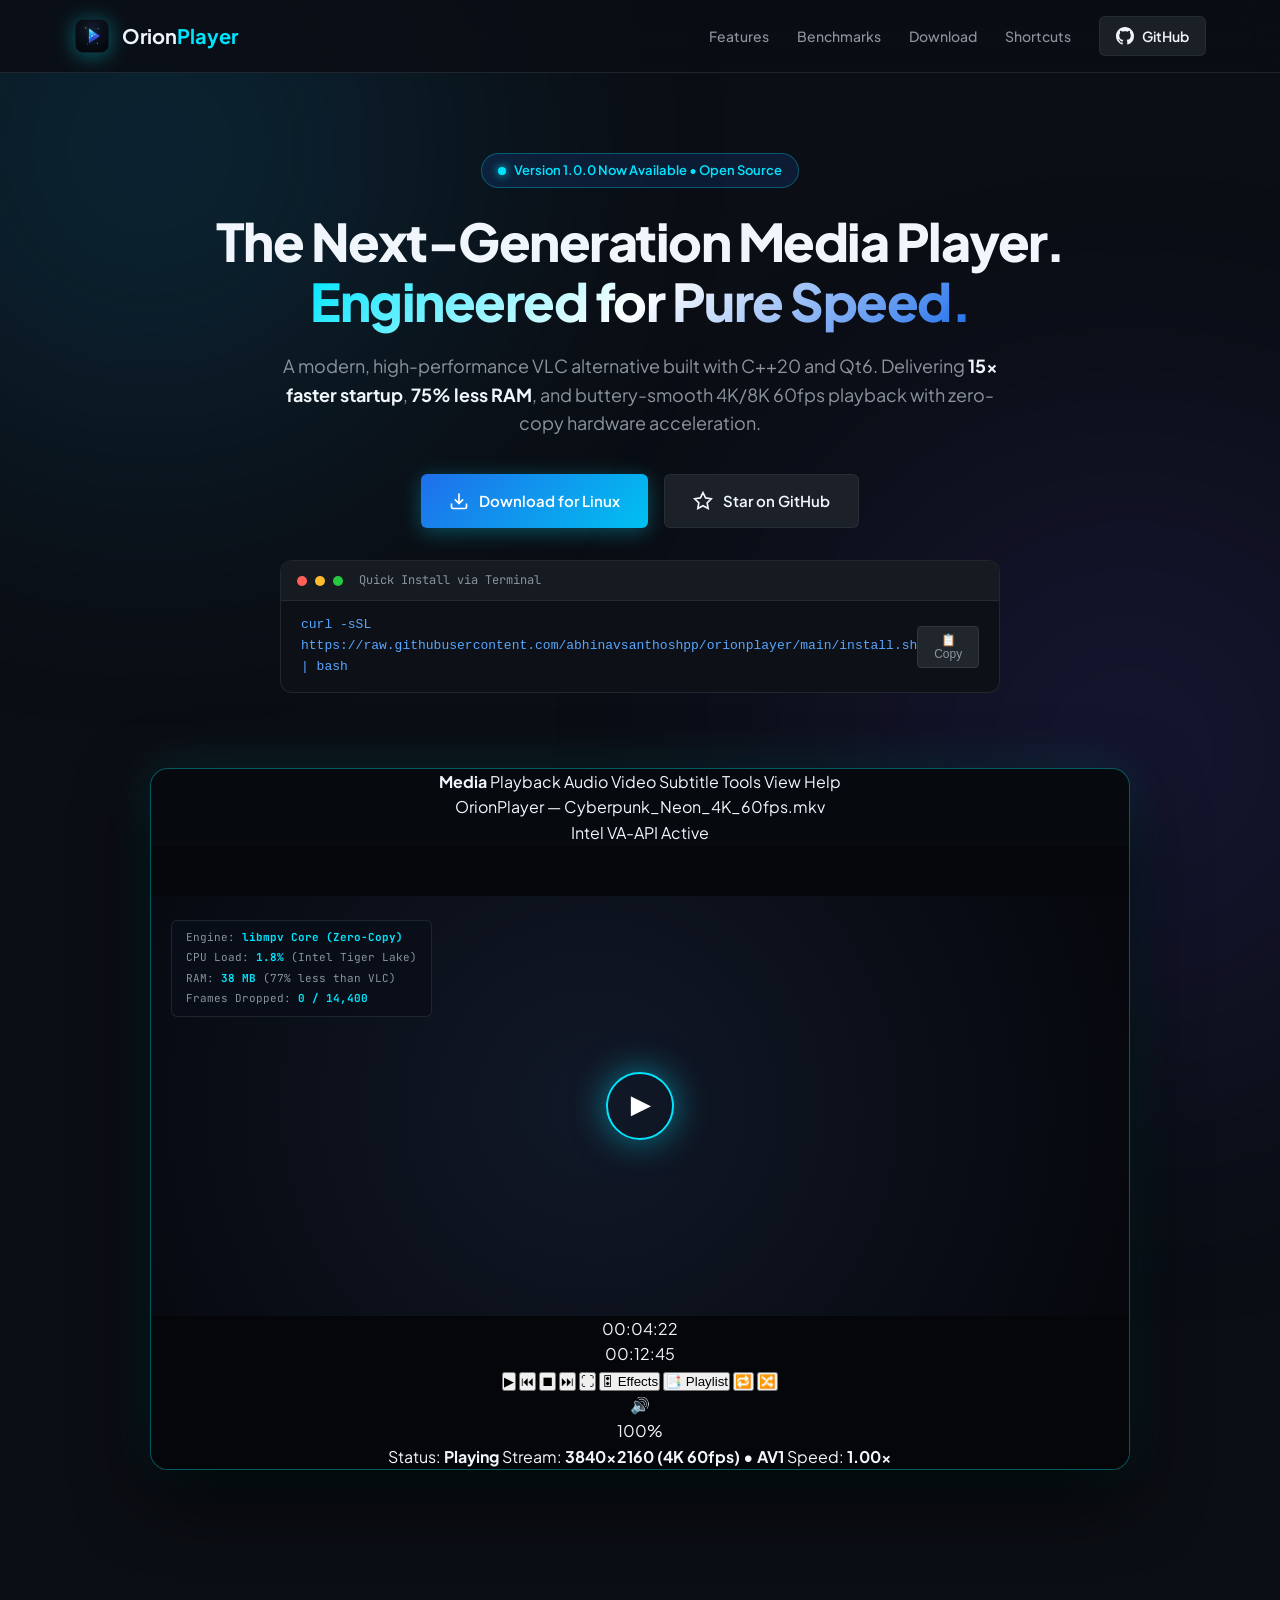
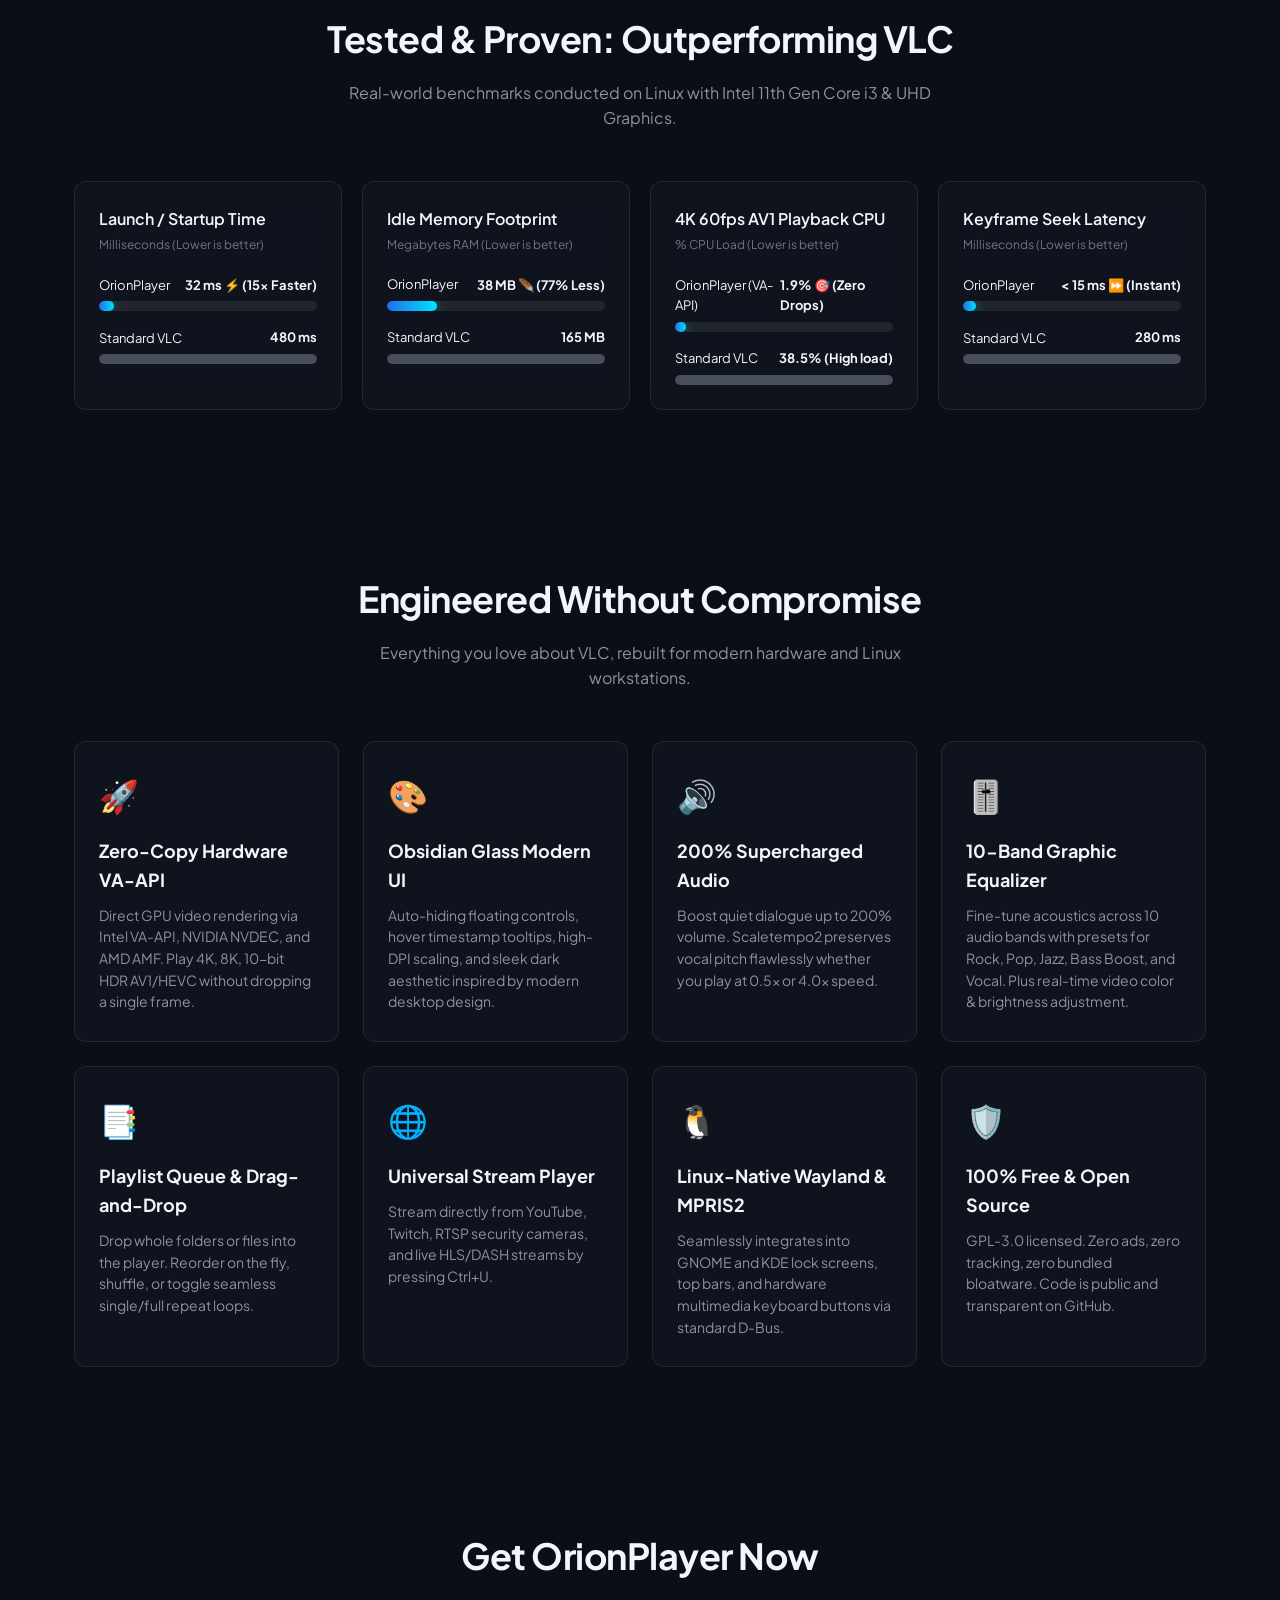
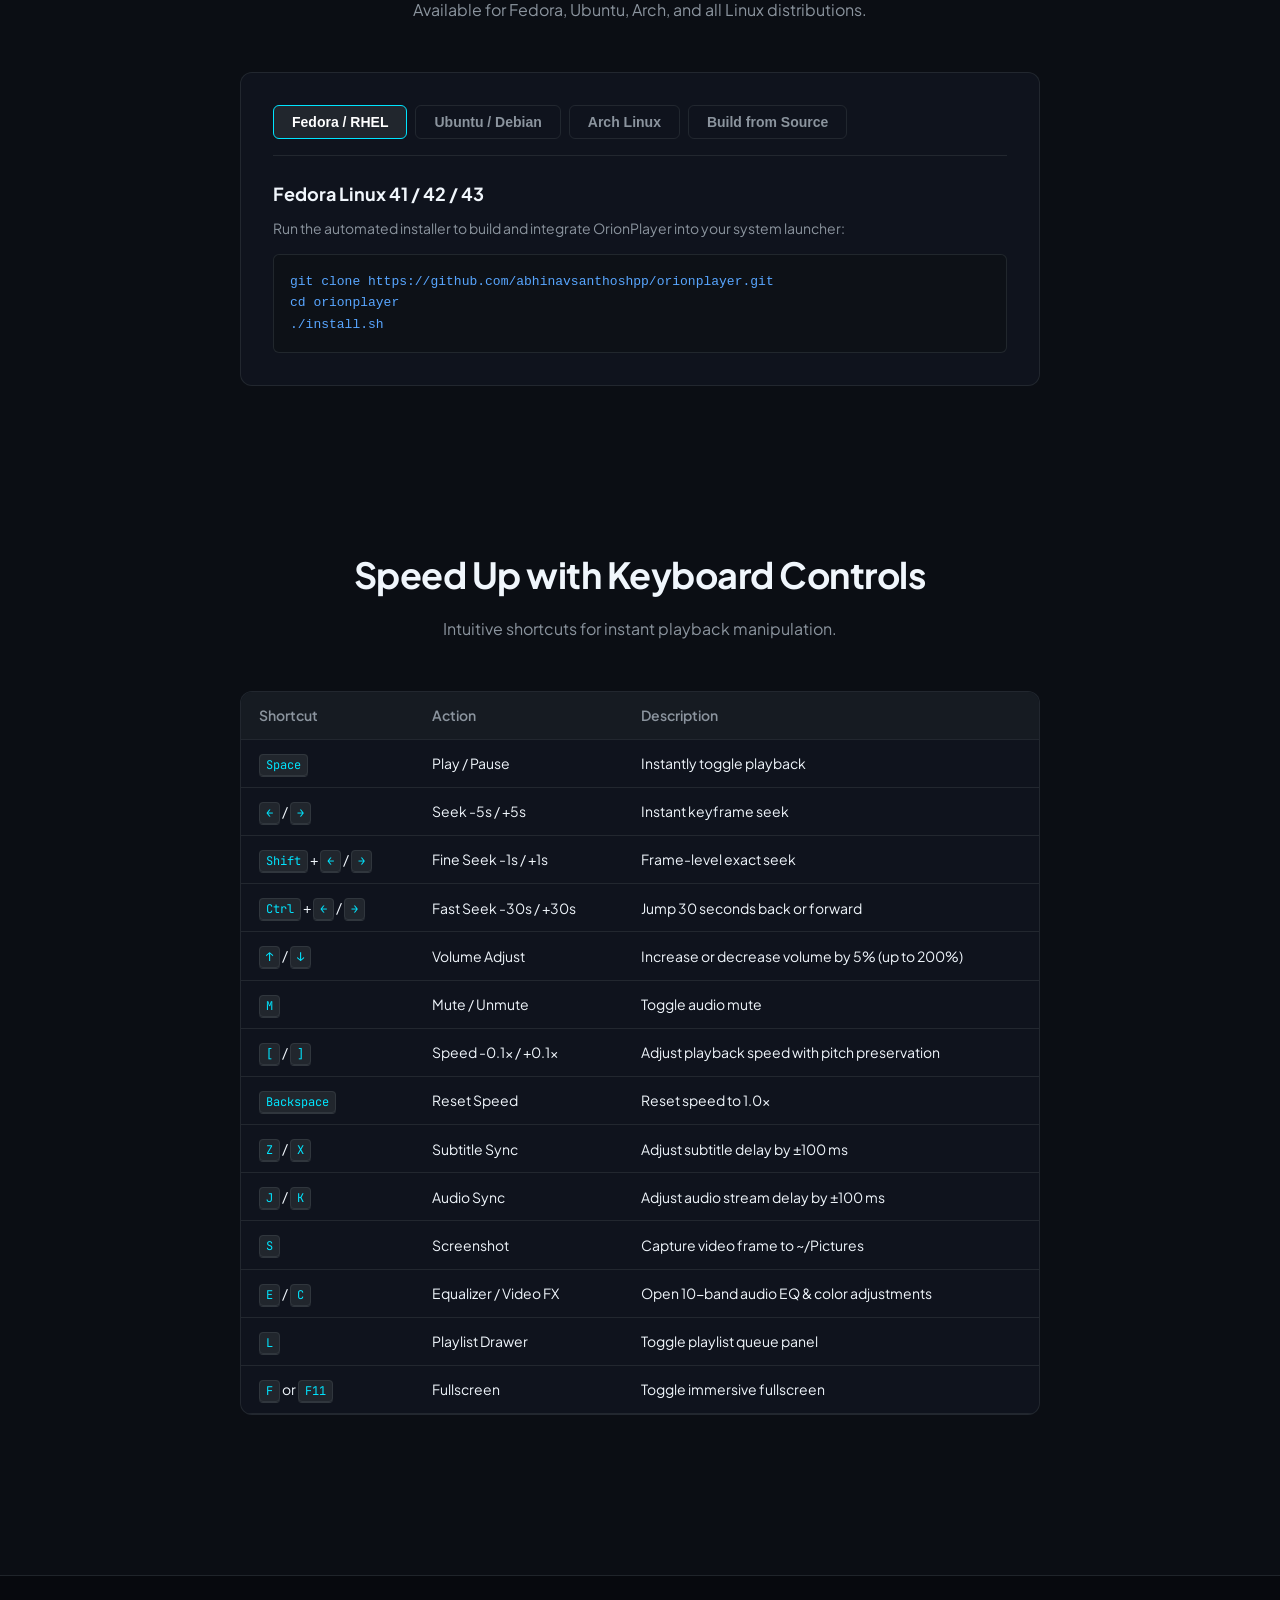
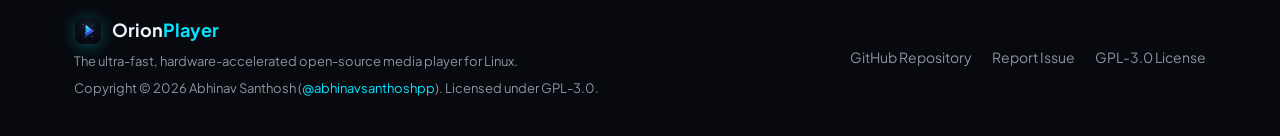
==== commit 7baf237c: "feat: design bespoke Orion Player logo, embed across application and website, and refactor codebase " ====
--- a/website/index.html
+++ b/website/index.html
@@ -5,7 +5,8 @@
     <meta name="viewport" content="width=device-width, initial-scale=1.0">
     <title>OrionPlayer — The Ultra-Fast Open-Source Media Player for Linux</title>
     <meta name="description" content="OrionPlayer is a next-generation open-source media player for Linux. Faster startup, lower RAM, and smoother 4K/8K HDR playback than standard VLC with native Intel VA-API & NVDEC hardware acceleration.">
-    <link rel="icon" type="image/svg+xml" href="data:image/svg+xml,<svg xmlns='http://www.w3.org/2000/svg' viewBox='0 0 100 100'><circle cx='50' cy='50' r='45' fill='%230b0e14'/><circle cx='50' cy='50' r='38' fill='none' stroke='%2300e5ff' stroke-width='6'/><polygon points='42,32 70,50 42,68' fill='%23ffffff'/></svg>">
+    <link rel="icon" type="image/svg+xml" href="orionplayer.svg">
+    <link rel="alternate icon" type="image/png" href="orionplayer.png">
     <link rel="stylesheet" href="style.css">
     <link rel="preconnect" href="https://fonts.googleapis.com">
     <link rel="preconnect" href="https://fonts.gstatic.com" crossorigin>
@@ -20,7 +21,7 @@
     <header class="navbar">
         <div class="container nav-container">
             <a href="#" class="logo">
-                <span class="logo-icon">⚡</span>
+                <img src="orionplayer.svg" alt="Orion Player Logo" class="logo-img" width="36" height="36">
                 <span class="logo-text">Orion<strong>Player</strong></span>
             </a>
             <nav class="nav-links">
@@ -495,7 +496,10 @@
     <footer class="footer">
         <div class="container footer-container">
             <div class="footer-left">
-                <div class="footer-brand">⚡ Orion<strong>Player</strong></div>
+                <div class="footer-brand">
+                    <img src="orionplayer.svg" alt="Orion Player Logo" class="footer-logo-img" width="28" height="28">
+                    <span>Orion<strong>Player</strong></span>
+                </div>
                 <p>The ultra-fast, hardware-accelerated open-source media player for Linux.</p>
                 <p class="copyright">Copyright © 2026 Abhinav Santhosh (<a href="https://github.com/abhinavsanthoshpp" target="_blank">@abhinavsanthoshpp</a>). Licensed under GPL-3.0.</p>
             </div>
--- a/website/style.css
+++ b/website/style.css
@@ -90,18 +90,44 @@
 .logo {
     display: flex;
     align-items: center;
-    gap: 8px;
+    gap: 12px;
     text-decoration: none;
     color: var(--text-primary);
     font-size: 20px;
     font-weight: 700;
 }
 
-.logo-icon {
-    font-size: 22px;
-}
-
-.logo-text strong {
+.logo-img {
+    width: 36px;
+    height: 36px;
+    border-radius: 9px;
+    filter: drop-shadow(0 2px 10px rgba(0, 245, 255, 0.4));
+    transition: transform 0.25s ease;
+}
+
+.logo:hover .logo-img {
+    transform: scale(1.08) rotate(3deg);
+}
+
+.footer-brand {
+    display: flex;
+    align-items: center;
+    gap: 10px;
+    font-size: 20px;
+    font-weight: 700;
+    color: var(--text-primary);
+    margin-bottom: 8px;
+}
+
+.footer-logo-img {
+    width: 28px;
+    height: 28px;
+    border-radius: 7px;
+    filter: drop-shadow(0 2px 8px rgba(0, 245, 255, 0.3));
+}
+
+.logo-text strong,
+.footer-brand strong {
     color: var(--accent-cyan);
 }
 
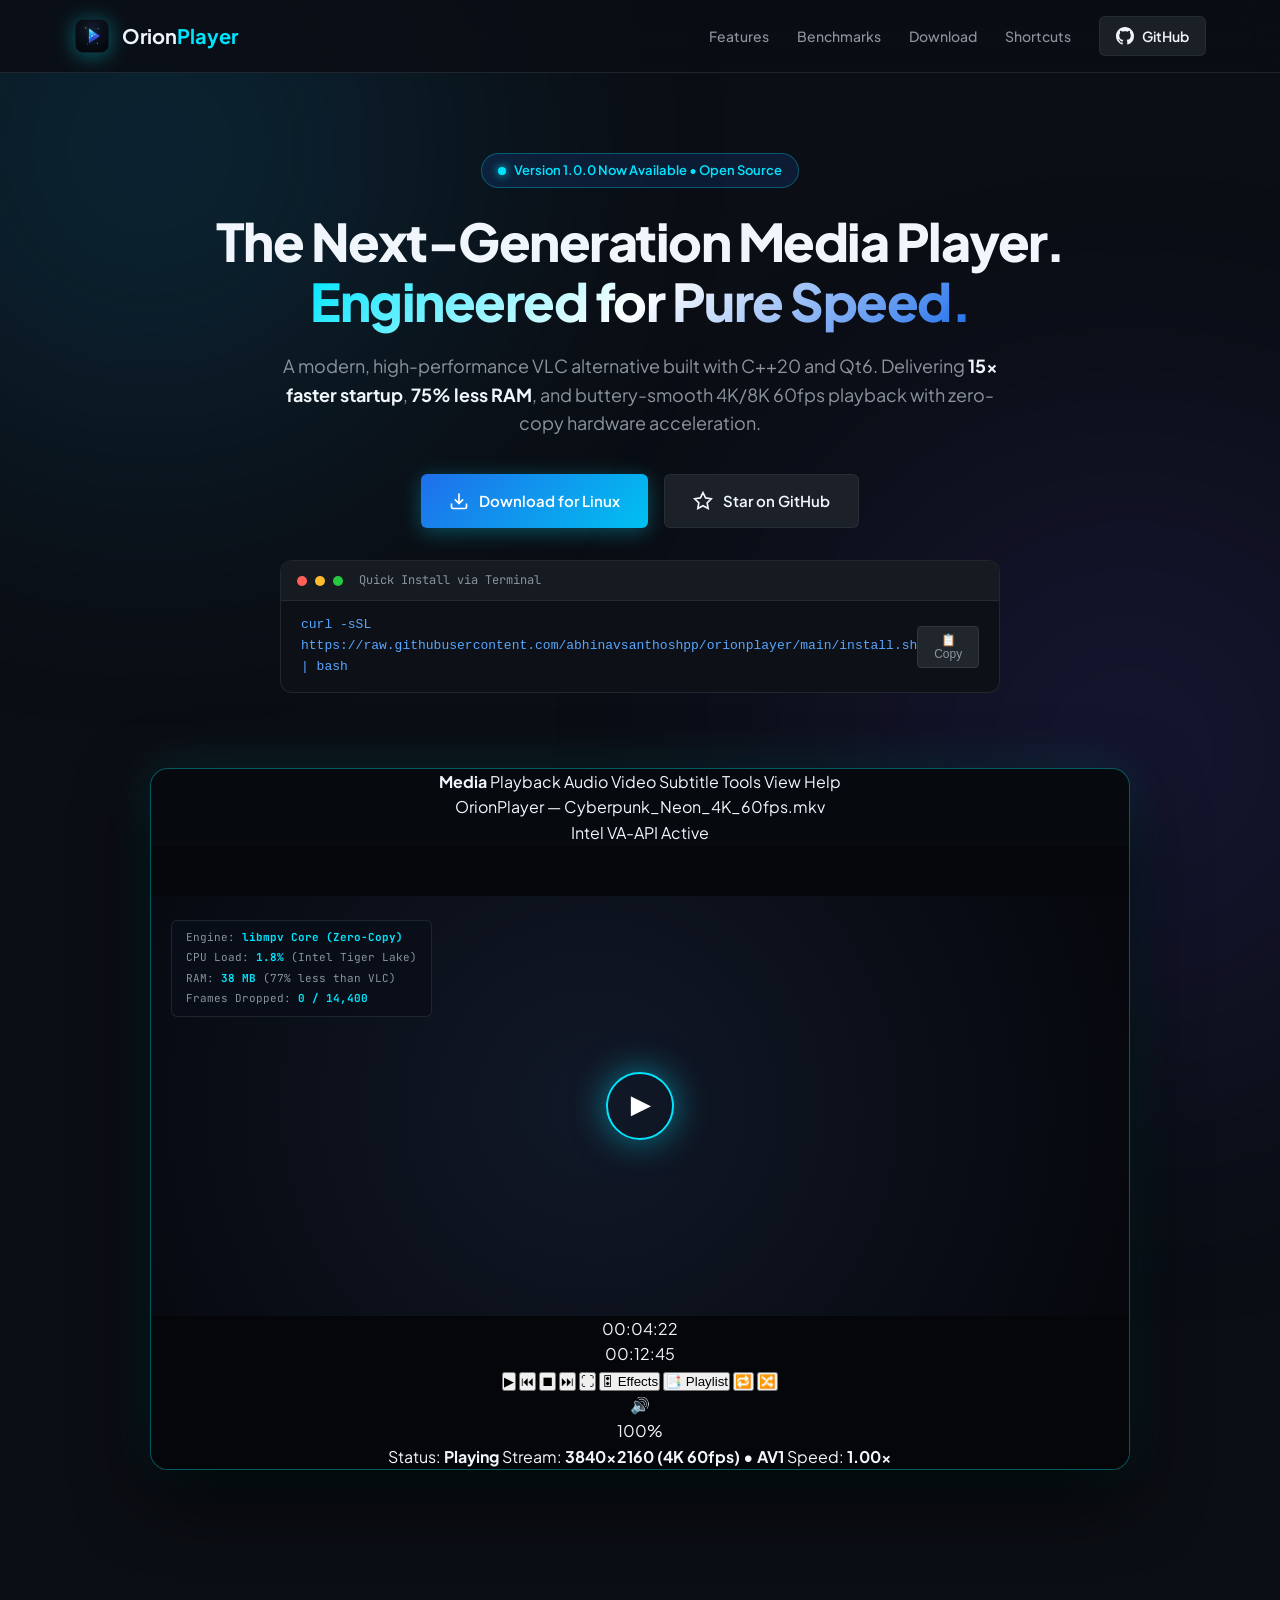
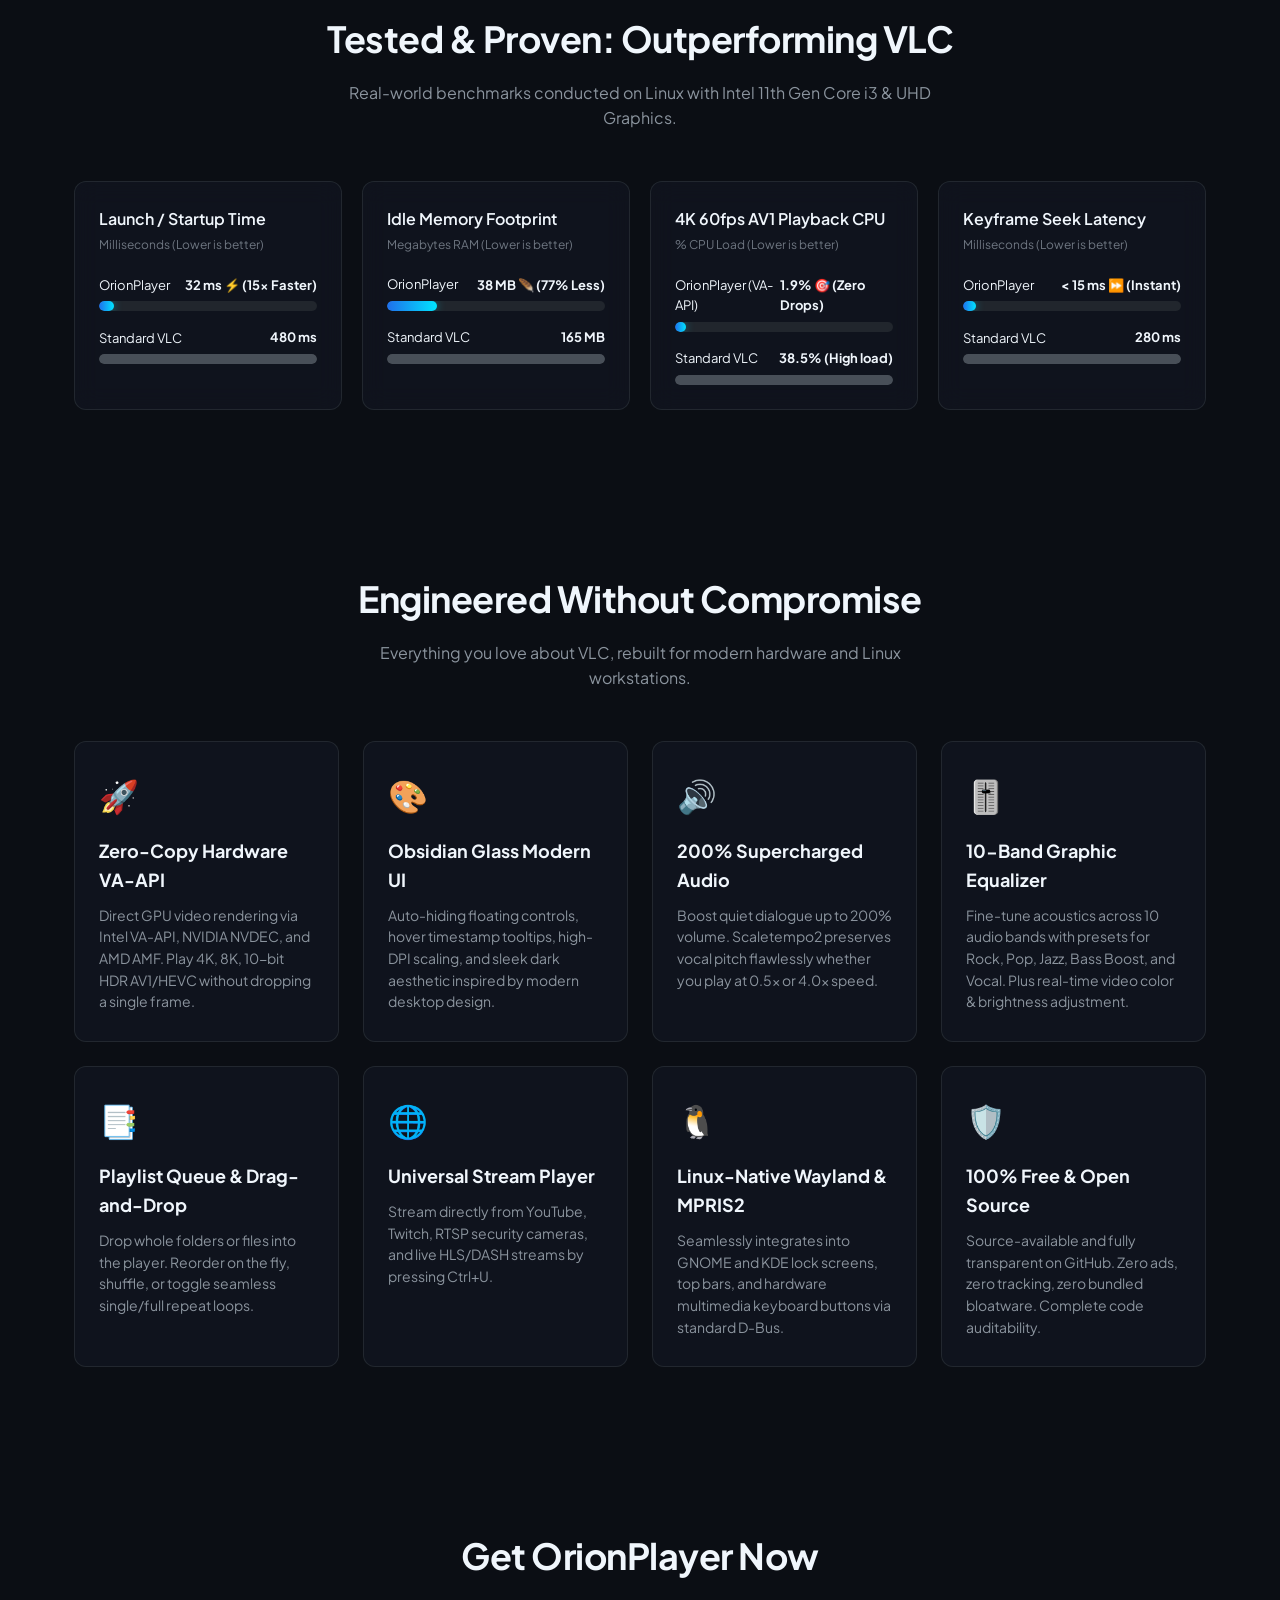
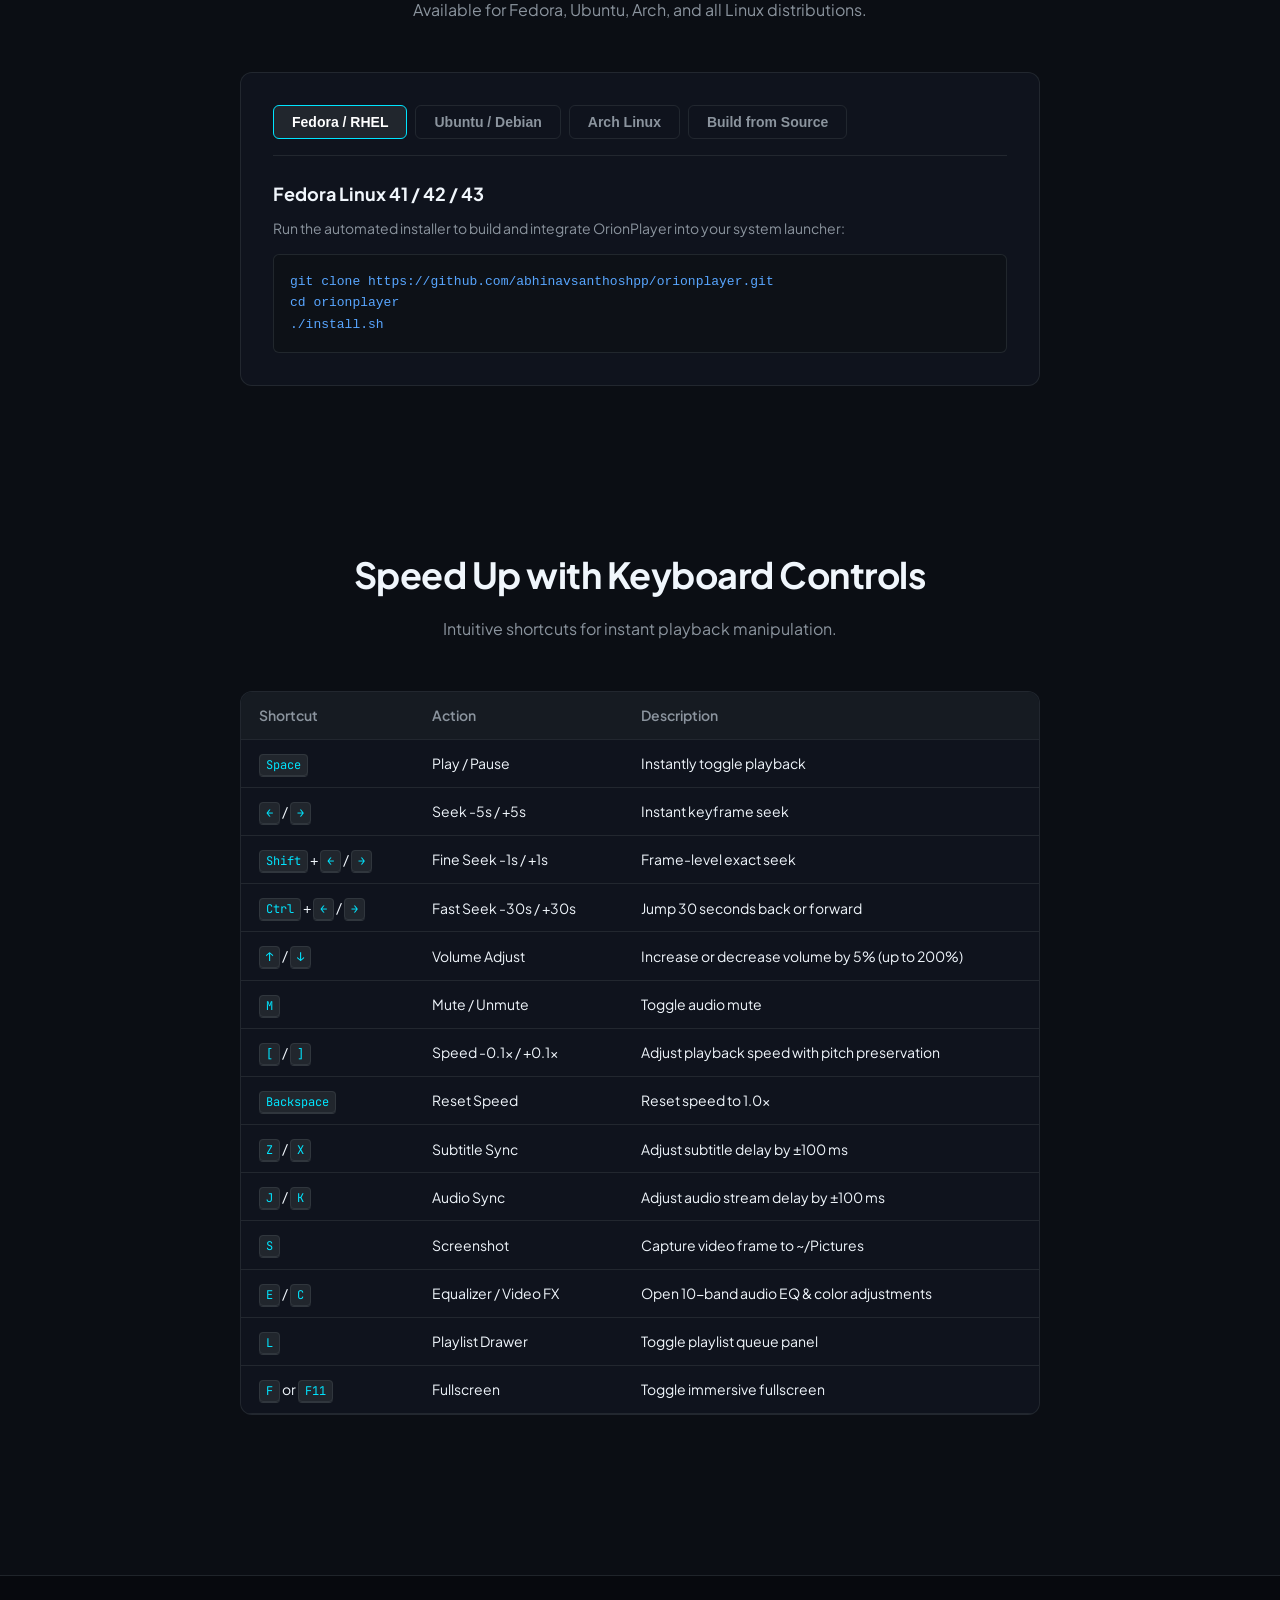
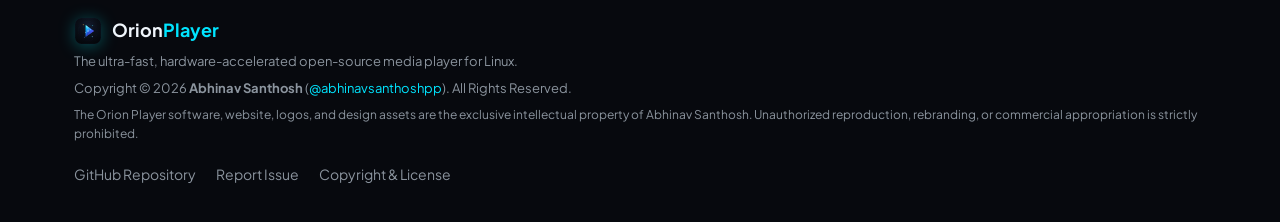
==== commit 12c9f174: "legal: establish exclusive copyright and intellectual property protection for Abhinav Santhosh acros" ====
--- a/website/index.html
+++ b/website/index.html
@@ -336,7 +336,7 @@
                 <div class="feature-card">
                     <div class="feature-icon">🛡️</div>
                     <h3>100% Free & Open Source</h3>
-                    <p>GPL-3.0 licensed. Zero ads, zero tracking, zero bundled bloatware. Code is public and transparent on GitHub.</p>
+                    <p>Source-available and fully transparent on GitHub. Zero ads, zero tracking, zero bundled bloatware. Complete code auditability.</p>
                 </div>
             </div>
         </div>
@@ -501,12 +501,13 @@
                     <span>Orion<strong>Player</strong></span>
                 </div>
                 <p>The ultra-fast, hardware-accelerated open-source media player for Linux.</p>
-                <p class="copyright">Copyright © 2026 Abhinav Santhosh (<a href="https://github.com/abhinavsanthoshpp" target="_blank">@abhinavsanthoshpp</a>). Licensed under GPL-3.0.</p>
+                <p class="copyright">Copyright © 2026 <strong>Abhinav Santhosh</strong> (<a href="https://github.com/abhinavsanthoshpp" target="_blank">@abhinavsanthoshpp</a>). All Rights Reserved.</p>
+                <p style="font-size: 12px; color: #8b949e; margin-top: 6px;">The Orion Player software, website, logos, and design assets are the exclusive intellectual property of Abhinav Santhosh. Unauthorized reproduction, rebranding, or commercial appropriation is strictly prohibited.</p>
             </div>
             <div class="footer-right">
                 <a href="https://github.com/abhinavsanthoshpp/orionplayer" target="_blank">GitHub Repository</a>
                 <a href="https://github.com/abhinavsanthoshpp/orionplayer/issues" target="_blank">Report Issue</a>
-                <a href="https://github.com/abhinavsanthoshpp/orionplayer/blob/main/LICENSE" target="_blank">GPL-3.0 License</a>
+                <a href="https://github.com/abhinavsanthoshpp/orionplayer/blob/main/LICENSE" target="_blank">Copyright & License</a>
             </div>
         </div>
     </footer>
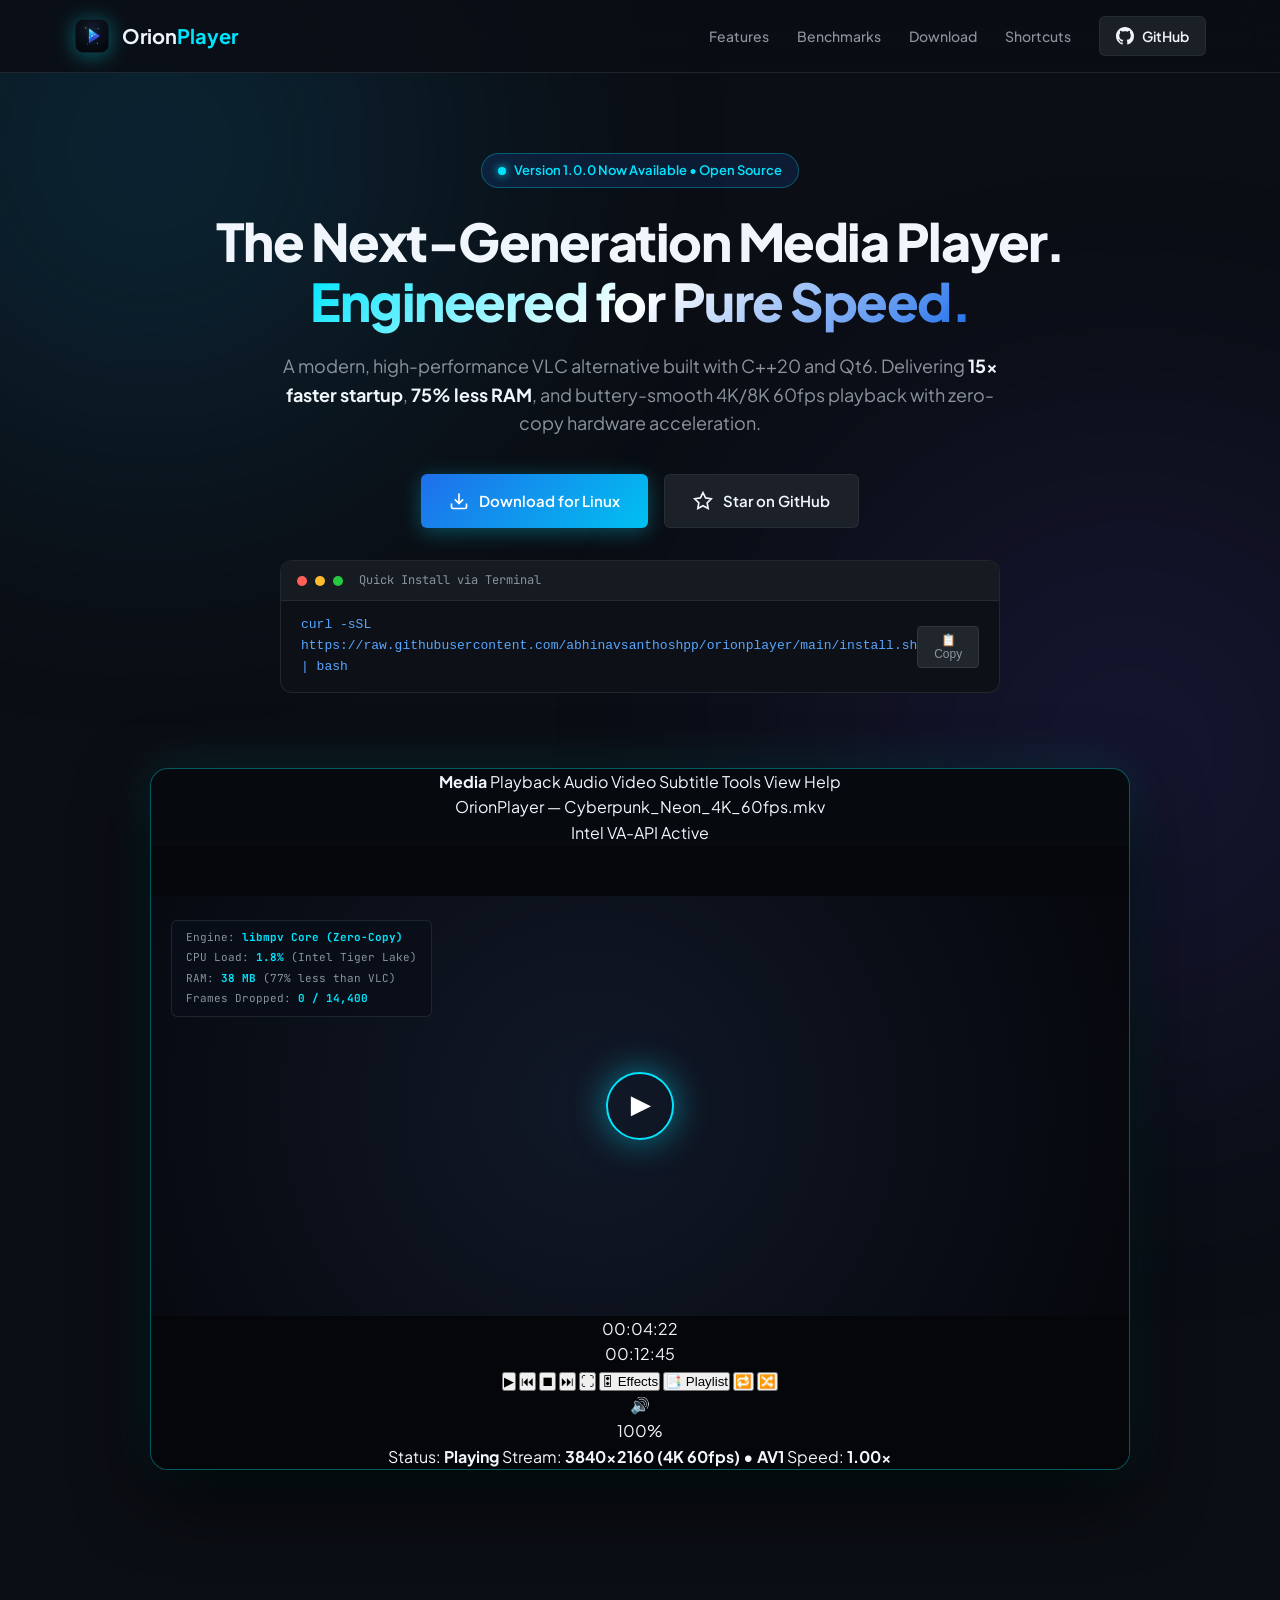
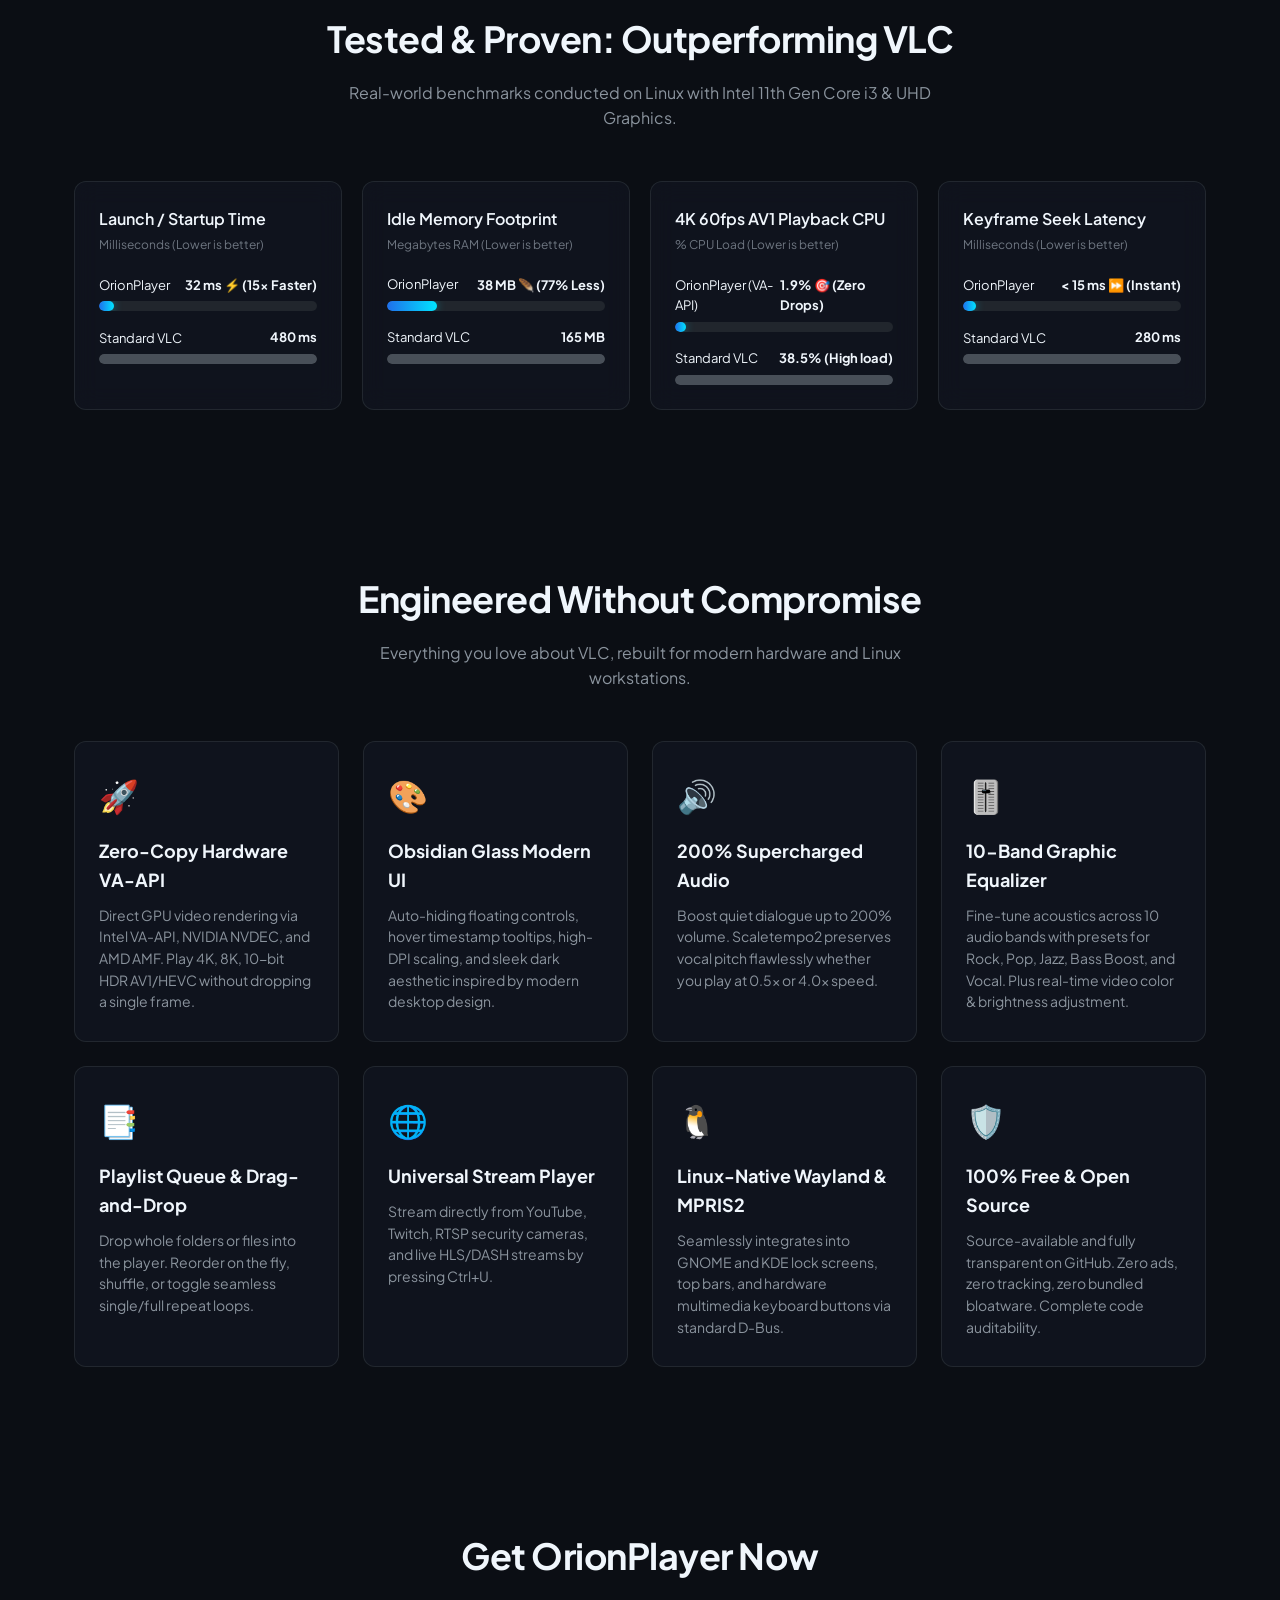
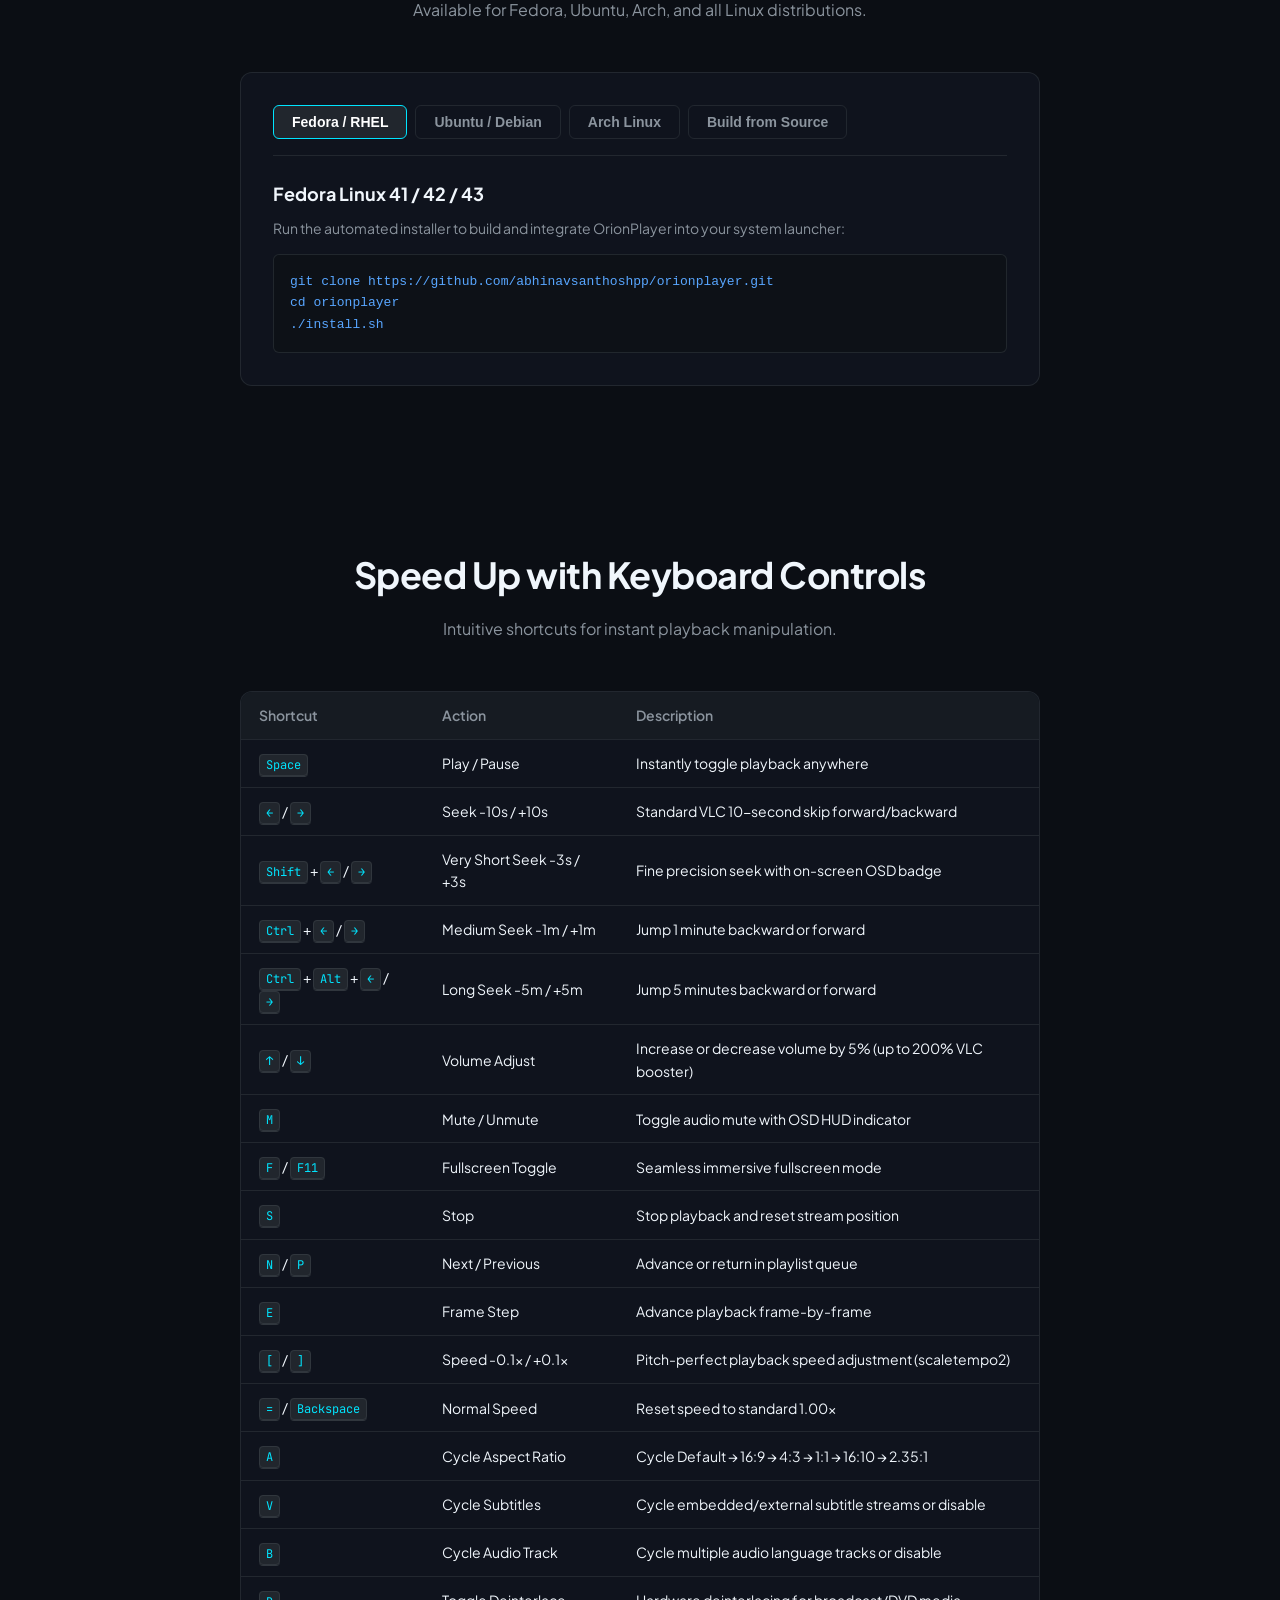
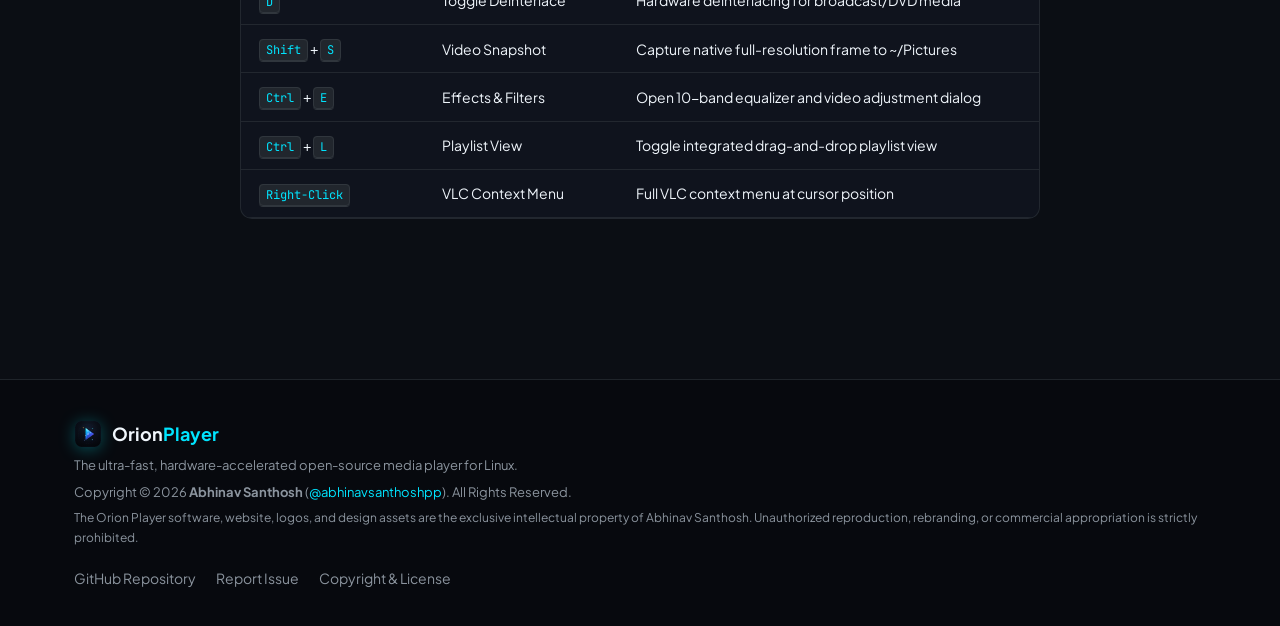
==== commit a3f08c59: "feat: implement VLC keyboard shortcuts, 10s arrow seeking, OSD feedback HUD, and right-click context" ====
--- a/website/index.html
+++ b/website/index.html
@@ -419,72 +419,107 @@
                         <tr>
                             <td><kbd>Space</kbd></td>
                             <td>Play / Pause</td>
-                            <td>Instantly toggle playback</td>
+                            <td>Instantly toggle playback anywhere</td>
                         </tr>
                         <tr>
                             <td><kbd>←</kbd> / <kbd>→</kbd></td>
-                            <td>Seek -5s / +5s</td>
-                            <td>Instant keyframe seek</td>
+                            <td>Seek -10s / +10s</td>
+                            <td>Standard VLC 10-second skip forward/backward</td>
                         </tr>
                         <tr>
                             <td><kbd>Shift</kbd> + <kbd>←</kbd> / <kbd>→</kbd></td>
-                            <td>Fine Seek -1s / +1s</td>
-                            <td>Frame-level exact seek</td>
+                            <td>Very Short Seek -3s / +3s</td>
+                            <td>Fine precision seek with on-screen OSD badge</td>
                         </tr>
                         <tr>
                             <td><kbd>Ctrl</kbd> + <kbd>←</kbd> / <kbd>→</kbd></td>
-                            <td>Fast Seek -30s / +30s</td>
-                            <td>Jump 30 seconds back or forward</td>
+                            <td>Medium Seek -1m / +1m</td>
+                            <td>Jump 1 minute backward or forward</td>
+                        </tr>
+                        <tr>
+                            <td><kbd>Ctrl</kbd> + <kbd>Alt</kbd> + <kbd>←</kbd> / <kbd>→</kbd></td>
+                            <td>Long Seek -5m / +5m</td>
+                            <td>Jump 5 minutes backward or forward</td>
                         </tr>
                         <tr>
                             <td><kbd>↑</kbd> / <kbd>↓</kbd></td>
                             <td>Volume Adjust</td>
-                            <td>Increase or decrease volume by 5% (up to 200%)</td>
+                            <td>Increase or decrease volume by 5% (up to 200% VLC booster)</td>
                         </tr>
                         <tr>
                             <td><kbd>M</kbd></td>
                             <td>Mute / Unmute</td>
-                            <td>Toggle audio mute</td>
+                            <td>Toggle audio mute with OSD HUD indicator</td>
+                        </tr>
+                        <tr>
+                            <td><kbd>F</kbd> / <kbd>F11</kbd></td>
+                            <td>Fullscreen Toggle</td>
+                            <td>Seamless immersive fullscreen mode</td>
+                        </tr>
+                        <tr>
+                            <td><kbd>S</kbd></td>
+                            <td>Stop</td>
+                            <td>Stop playback and reset stream position</td>
+                        </tr>
+                        <tr>
+                            <td><kbd>N</kbd> / <kbd>P</kbd></td>
+                            <td>Next / Previous</td>
+                            <td>Advance or return in playlist queue</td>
+                        </tr>
+                        <tr>
+                            <td><kbd>E</kbd></td>
+                            <td>Frame Step</td>
+                            <td>Advance playback frame-by-frame</td>
                         </tr>
                         <tr>
                             <td><kbd>[</kbd> / <kbd>]</kbd></td>
                             <td>Speed -0.1x / +0.1x</td>
-                            <td>Adjust playback speed with pitch preservation</td>
-                        </tr>
-                        <tr>
-                            <td><kbd>Backspace</kbd></td>
-                            <td>Reset Speed</td>
-                            <td>Reset speed to 1.0x</td>
-                        </tr>
-                        <tr>
-                            <td><kbd>Z</kbd> / <kbd>X</kbd></td>
-                            <td>Subtitle Sync</td>
-                            <td>Adjust subtitle delay by ±100 ms</td>
-                        </tr>
-                        <tr>
-                            <td><kbd>J</kbd> / <kbd>K</kbd></td>
-                            <td>Audio Sync</td>
-                            <td>Adjust audio stream delay by ±100 ms</td>
-                        </tr>
-                        <tr>
-                            <td><kbd>S</kbd></td>
-                            <td>Screenshot</td>
-                            <td>Capture video frame to ~/Pictures</td>
-                        </tr>
-                        <tr>
-                            <td><kbd>E</kbd> / <kbd>C</kbd></td>
-                            <td>Equalizer / Video FX</td>
-                            <td>Open 10-band audio EQ & color adjustments</td>
-                        </tr>
-                        <tr>
-                            <td><kbd>L</kbd></td>
-                            <td>Playlist Drawer</td>
-                            <td>Toggle playlist queue panel</td>
-                        </tr>
-                        <tr>
-                            <td><kbd>F</kbd> or <kbd>F11</kbd></td>
-                            <td>Fullscreen</td>
-                            <td>Toggle immersive fullscreen</td>
+                            <td>Pitch-perfect playback speed adjustment (scaletempo2)</td>
+                        </tr>
+                        <tr>
+                            <td><kbd>=</kbd> / <kbd>Backspace</kbd></td>
+                            <td>Normal Speed</td>
+                            <td>Reset speed to standard 1.00x</td>
+                        </tr>
+                        <tr>
+                            <td><kbd>A</kbd></td>
+                            <td>Cycle Aspect Ratio</td>
+                            <td>Cycle Default → 16:9 → 4:3 → 1:1 → 16:10 → 2.35:1</td>
+                        </tr>
+                        <tr>
+                            <td><kbd>V</kbd></td>
+                            <td>Cycle Subtitles</td>
+                            <td>Cycle embedded/external subtitle streams or disable</td>
+                        </tr>
+                        <tr>
+                            <td><kbd>B</kbd></td>
+                            <td>Cycle Audio Track</td>
+                            <td>Cycle multiple audio language tracks or disable</td>
+                        </tr>
+                        <tr>
+                            <td><kbd>D</kbd></td>
+                            <td>Toggle Deinterlace</td>
+                            <td>Hardware deinterlacing for broadcast/DVD media</td>
+                        </tr>
+                        <tr>
+                            <td><kbd>Shift</kbd> + <kbd>S</kbd></td>
+                            <td>Video Snapshot</td>
+                            <td>Capture native full-resolution frame to ~/Pictures</td>
+                        </tr>
+                        <tr>
+                            <td><kbd>Ctrl</kbd> + <kbd>E</kbd></td>
+                            <td>Effects & Filters</td>
+                            <td>Open 10-band equalizer and video adjustment dialog</td>
+                        </tr>
+                        <tr>
+                            <td><kbd>Ctrl</kbd> + <kbd>L</kbd></td>
+                            <td>Playlist View</td>
+                            <td>Toggle integrated drag-and-drop playlist view</td>
+                        </tr>
+                        <tr>
+                            <td><kbd>Right-Click</kbd></td>
+                            <td>VLC Context Menu</td>
+                            <td>Full VLC context menu at cursor position</td>
                         </tr>
                     </tbody>
                 </table>
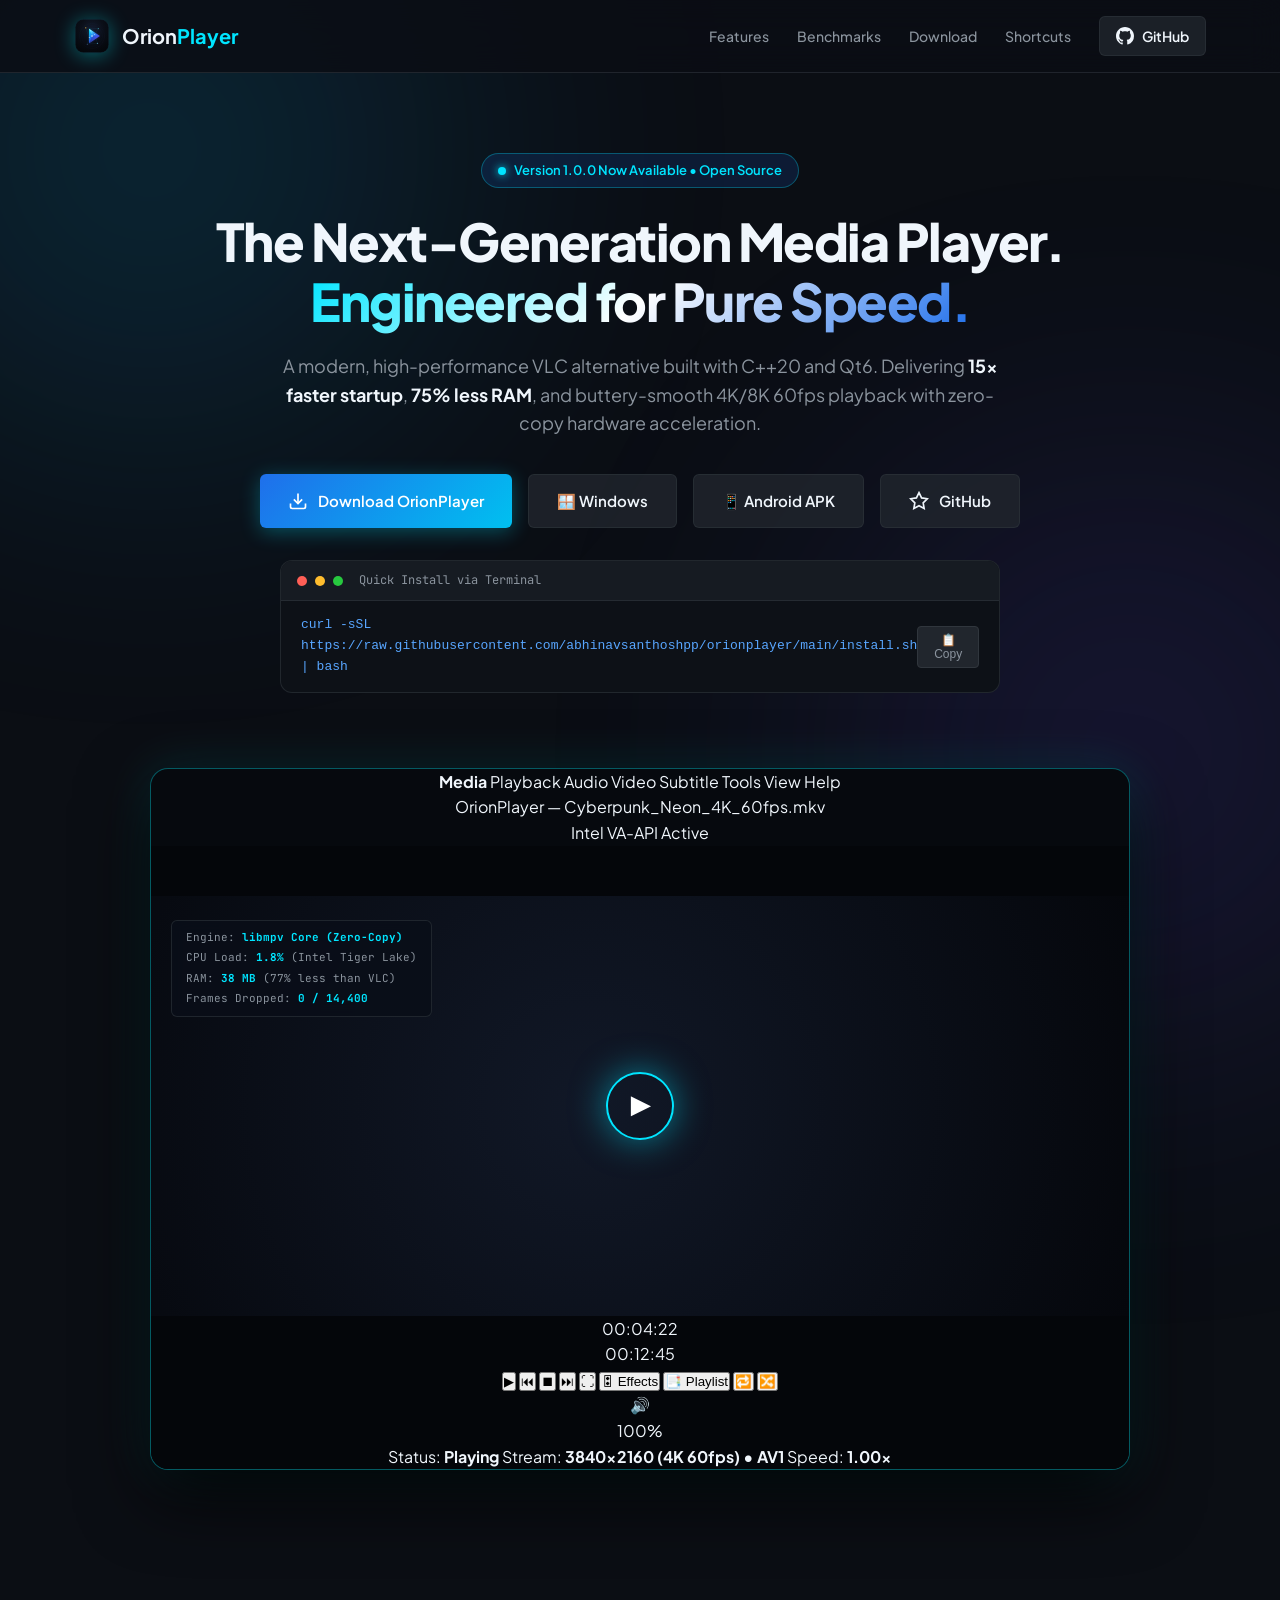
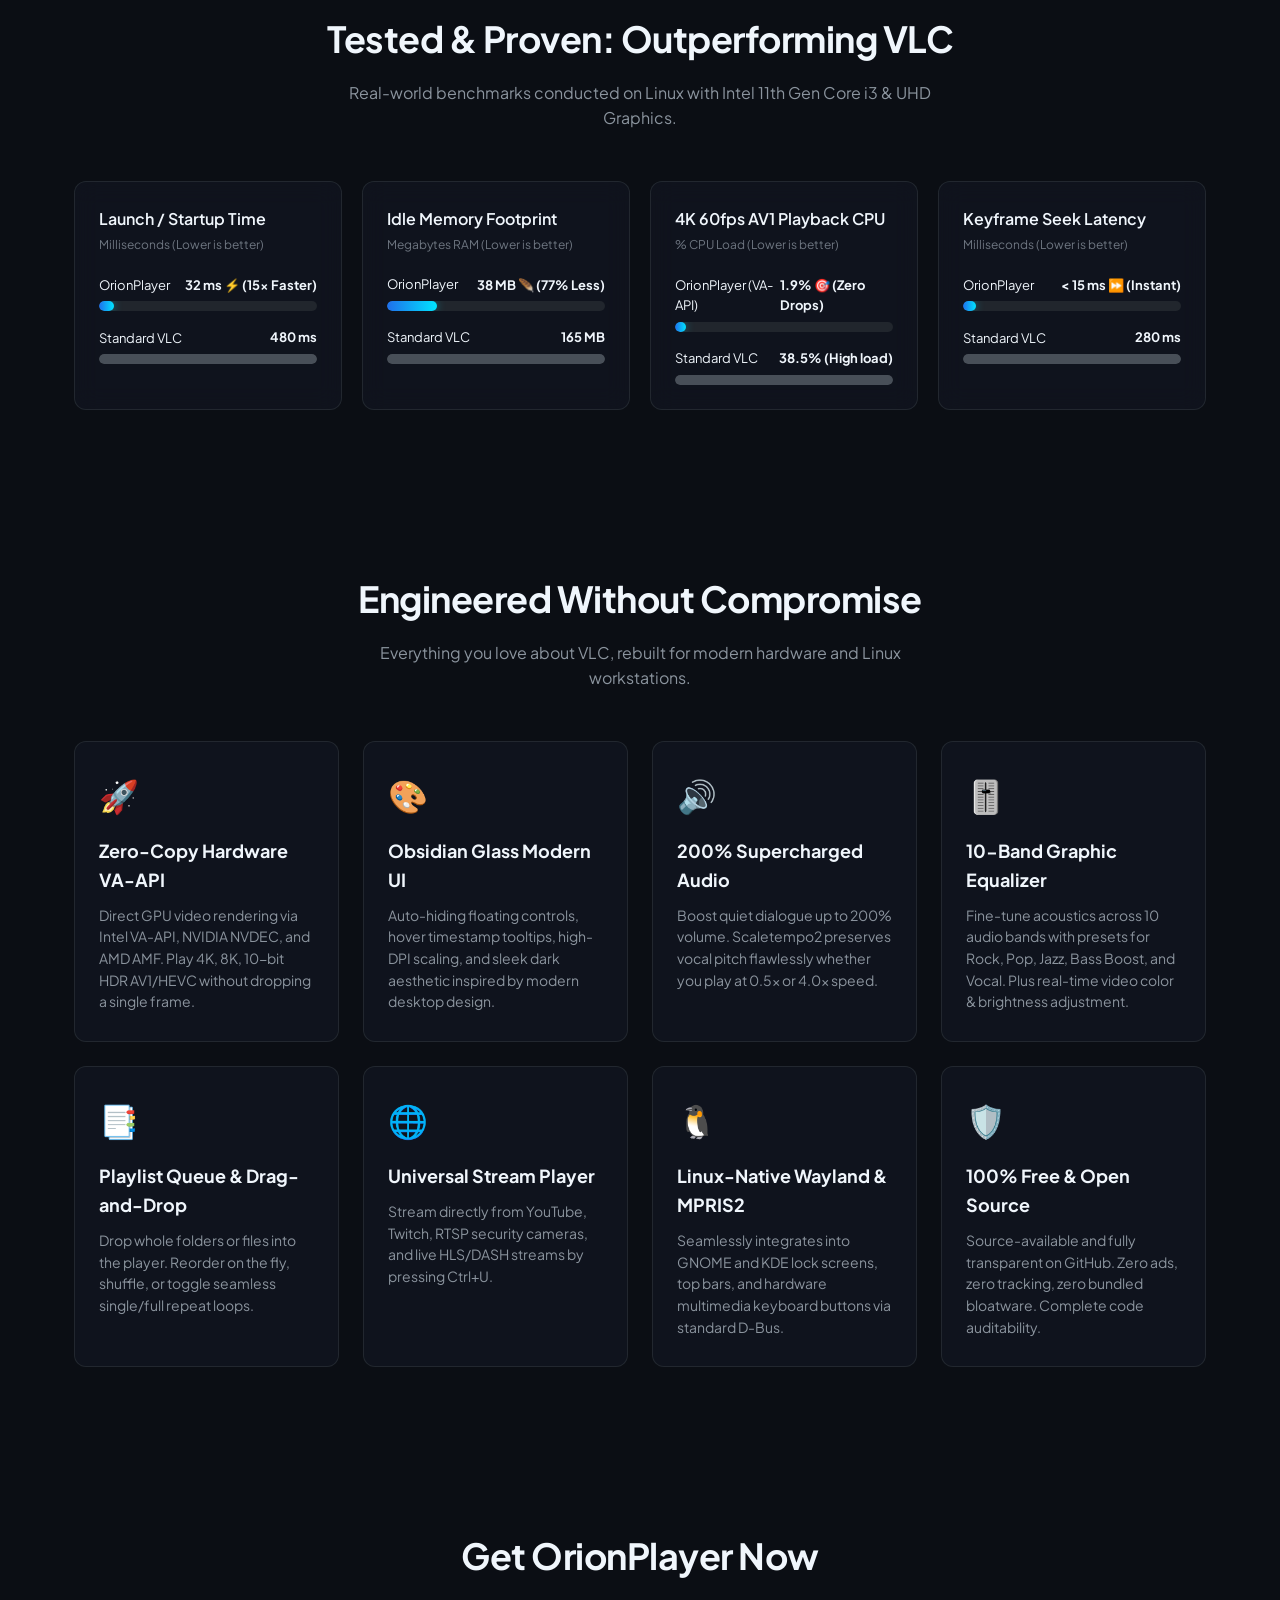
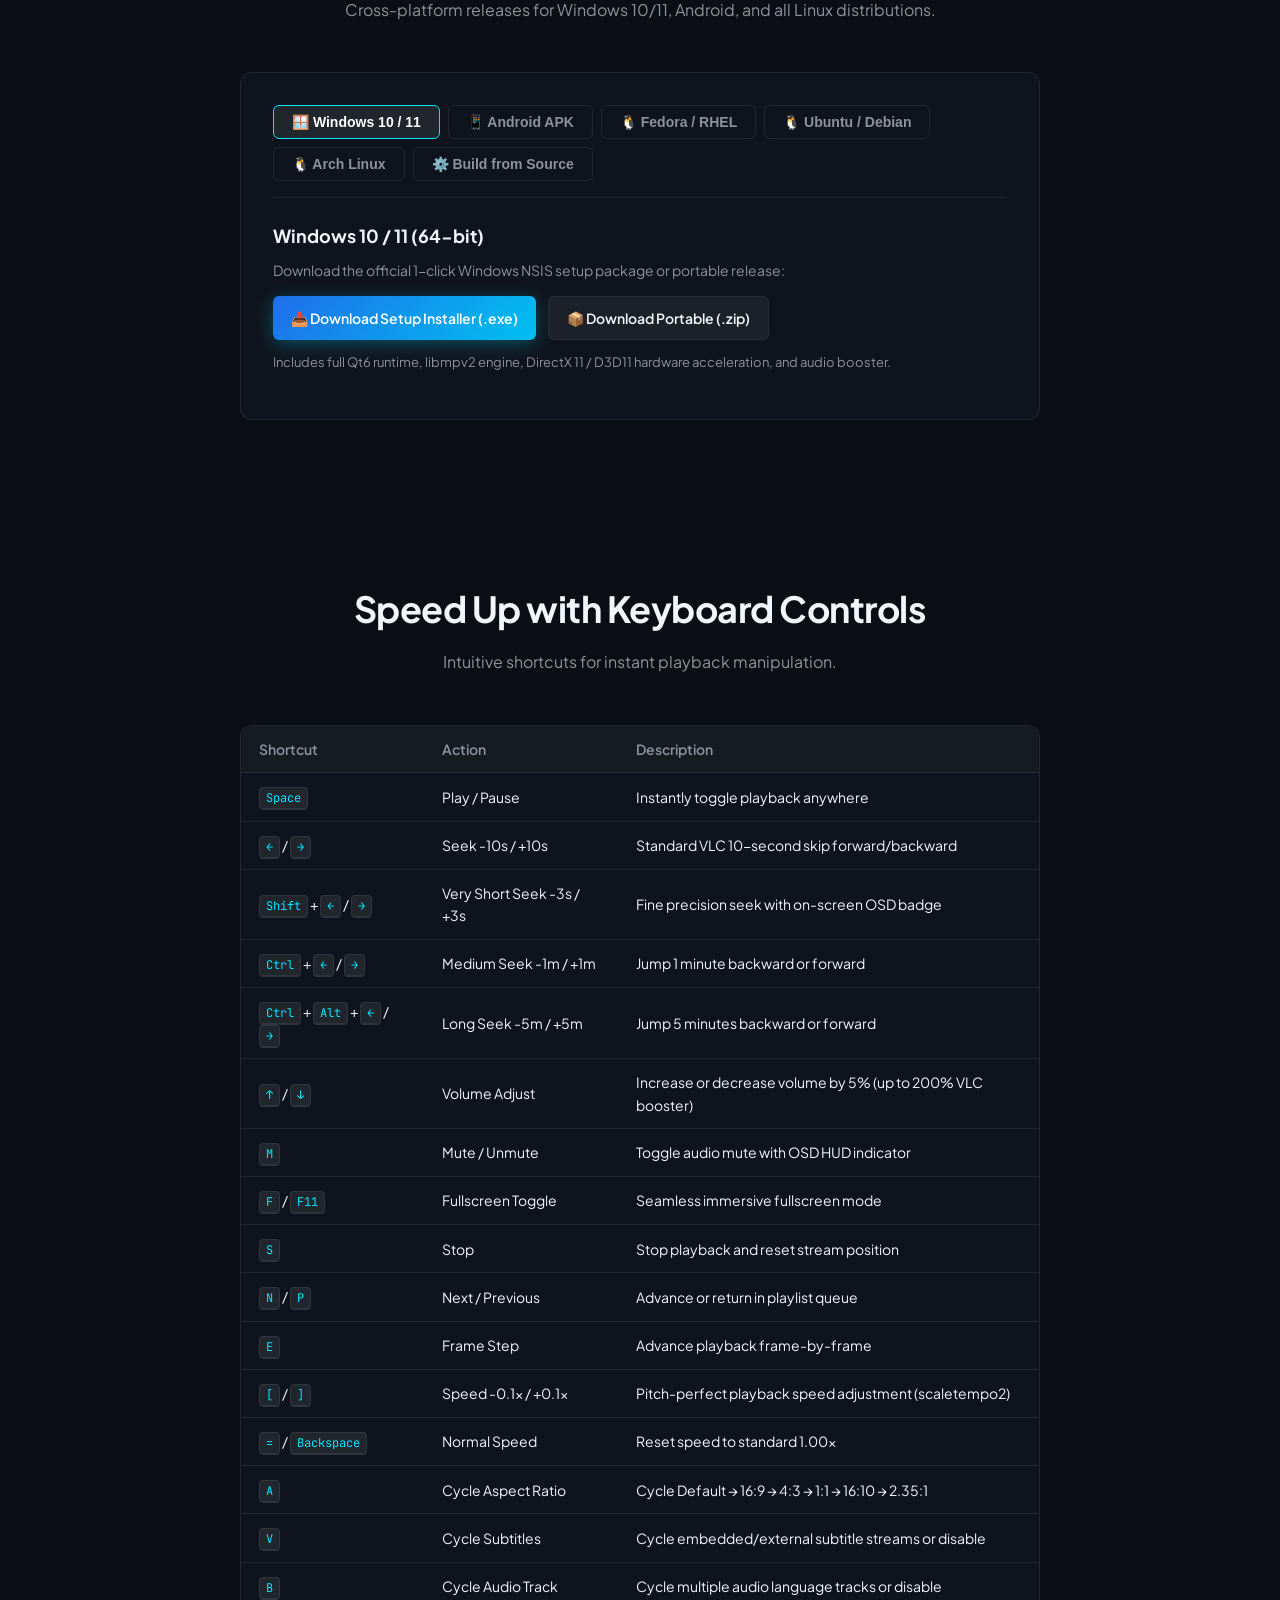
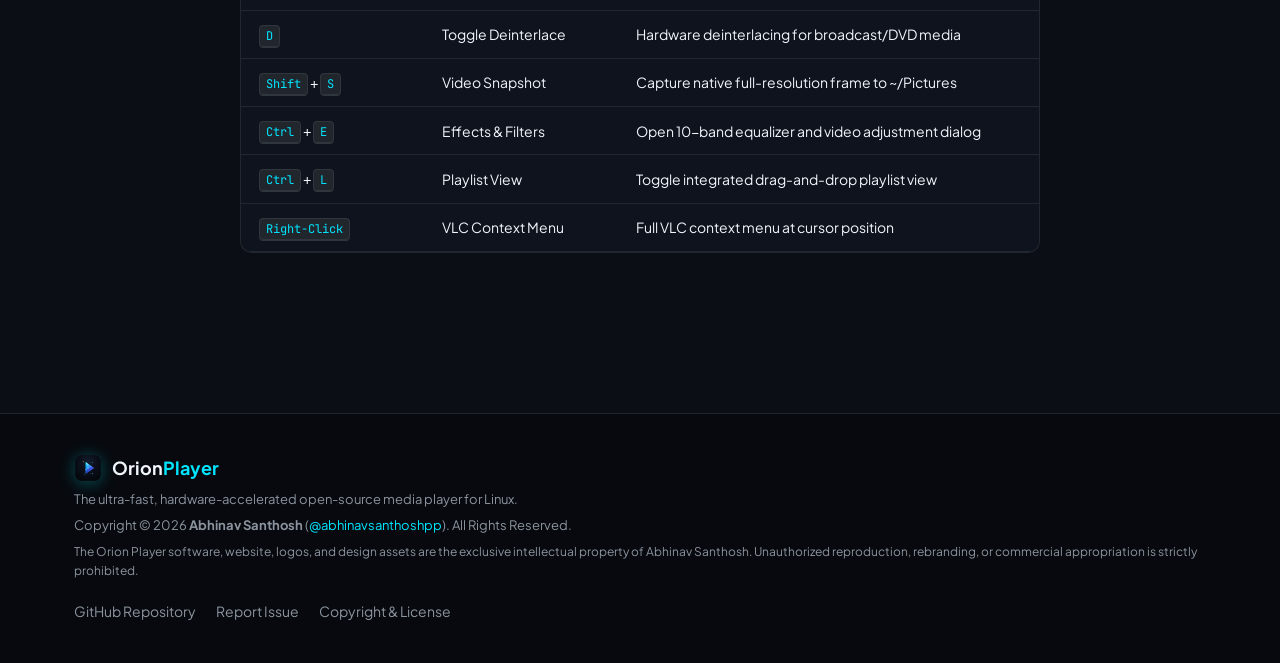
==== commit d2635fc3: "feat: add Windows and Android APK support, mobile touch ergonomics, and cross-platform releases" ====
--- a/website/index.html
+++ b/website/index.html
@@ -59,13 +59,19 @@
                         <polyline points="7 10 12 15 17 10"></polyline>
                         <line x1="12" y1="15" x2="12" y2="3"></line>
                     </svg>
-                    Download for Linux
+                    Download OrionPlayer
+                </a>
+                <a href="#download" class="btn btn-secondary" onclick="document.querySelector('[data-tab=\'windows\']')?.click()">
+                    🪟 Windows
+                </a>
+                <a href="#download" class="btn btn-secondary" onclick="document.querySelector('[data-tab=\'android\']')?.click()">
+                    📱 Android APK
                 </a>
                 <a href="https://github.com/abhinavsanthoshpp/orionplayer" target="_blank" class="btn btn-secondary">
                     <svg width="20" height="20" viewBox="0 0 24 24" fill="none" stroke="currentColor" stroke-width="2">
                         <polygon points="12 2 15.09 8.26 22 9.27 17 14.14 18.18 21.02 12 17.77 5.82 21.02 7 14.14 2 9.27 8.91 8.26 12 2"></polygon>
                     </svg>
-                    Star on GitHub
+                    GitHub
                 </a>
             </div>
 
@@ -347,18 +353,45 @@
         <div class="container">
             <div class="section-header">
                 <h2 class="section-title">Get OrionPlayer Now</h2>
-                <p class="section-subtitle">Available for Fedora, Ubuntu, Arch, and all Linux distributions.</p>
+                <p class="section-subtitle">Cross-platform releases for Windows 10/11, Android, and all Linux distributions.</p>
             </div>
 
             <div class="download-card">
                 <div class="distro-tabs">
-                    <button class="distro-tab active" data-tab="fedora">Fedora / RHEL</button>
-                    <button class="distro-tab" data-tab="ubuntu">Ubuntu / Debian</button>
-                    <button class="distro-tab" data-tab="arch">Arch Linux</button>
-                    <button class="distro-tab" data-tab="source">Build from Source</button>
-                </div>
-
-                <div class="tab-content" id="tab-fedora">
+                    <button class="distro-tab active" data-tab="windows">🪟 Windows 10 / 11</button>
+                    <button class="distro-tab" data-tab="android">📱 Android APK</button>
+                    <button class="distro-tab" data-tab="fedora">🐧 Fedora / RHEL</button>
+                    <button class="distro-tab" data-tab="ubuntu">🐧 Ubuntu / Debian</button>
+                    <button class="distro-tab" data-tab="arch">🐧 Arch Linux</button>
+                    <button class="distro-tab" data-tab="source">⚙️ Build from Source</button>
+                </div>
+
+                <div class="tab-content" id="tab-windows">
+                    <h4>Windows 10 / 11 (64-bit)</h4>
+                    <p>Download the official 1-click Windows NSIS setup package or portable release:</p>
+                    <div style="display: flex; gap: 12px; margin-top: 14px; flex-wrap: wrap;">
+                        <a href="https://github.com/abhinavsanthoshpp/orionplayer/releases/latest" target="_blank" class="btn btn-primary" style="padding: 10px 18px; font-size: 14px;">
+                            📥 Download Setup Installer (.exe)
+                        </a>
+                        <a href="https://github.com/abhinavsanthoshpp/orionplayer/releases/latest" target="_blank" class="btn btn-secondary" style="padding: 10px 18px; font-size: 14px;">
+                            📦 Download Portable (.zip)
+                        </a>
+                    </div>
+                    <p style="margin-top: 12px; font-size: 13px; color: var(--text-secondary);">Includes full Qt6 runtime, libmpv2 engine, DirectX 11 / D3D11 hardware acceleration, and audio booster.</p>
+                </div>
+
+                <div class="tab-content hidden" id="tab-android">
+                    <h4>Android 7.0+ (Phones, Tablets & Android TV)</h4>
+                    <p>Install Orion Player directly on your Android device via standalone APK:</p>
+                    <div style="display: flex; gap: 12px; margin-top: 14px; flex-wrap: wrap;">
+                        <a href="https://github.com/abhinavsanthoshpp/orionplayer/releases/latest" target="_blank" class="btn btn-primary" style="padding: 10px 18px; font-size: 14px;">
+                            📱 Download OrionPlayer-v1.0.0.apk
+                        </a>
+                    </div>
+                    <p style="margin-top: 12px; font-size: 13px; color: var(--text-secondary);">Features MediaCodec hardware acceleration, swipe gestures (volume, brightness, seek ±10s), Picture-in-Picture (PiP), and network streaming.</p>
+                </div>
+
+                <div class="tab-content hidden" id="tab-fedora">
                     <h4>Fedora Linux 41 / 42 / 43</h4>
                     <p>Run the automated installer to build and integrate OrionPlayer into your system launcher:</p>
                     <pre><code>git clone https://github.com/abhinavsanthoshpp/orionplayer.git
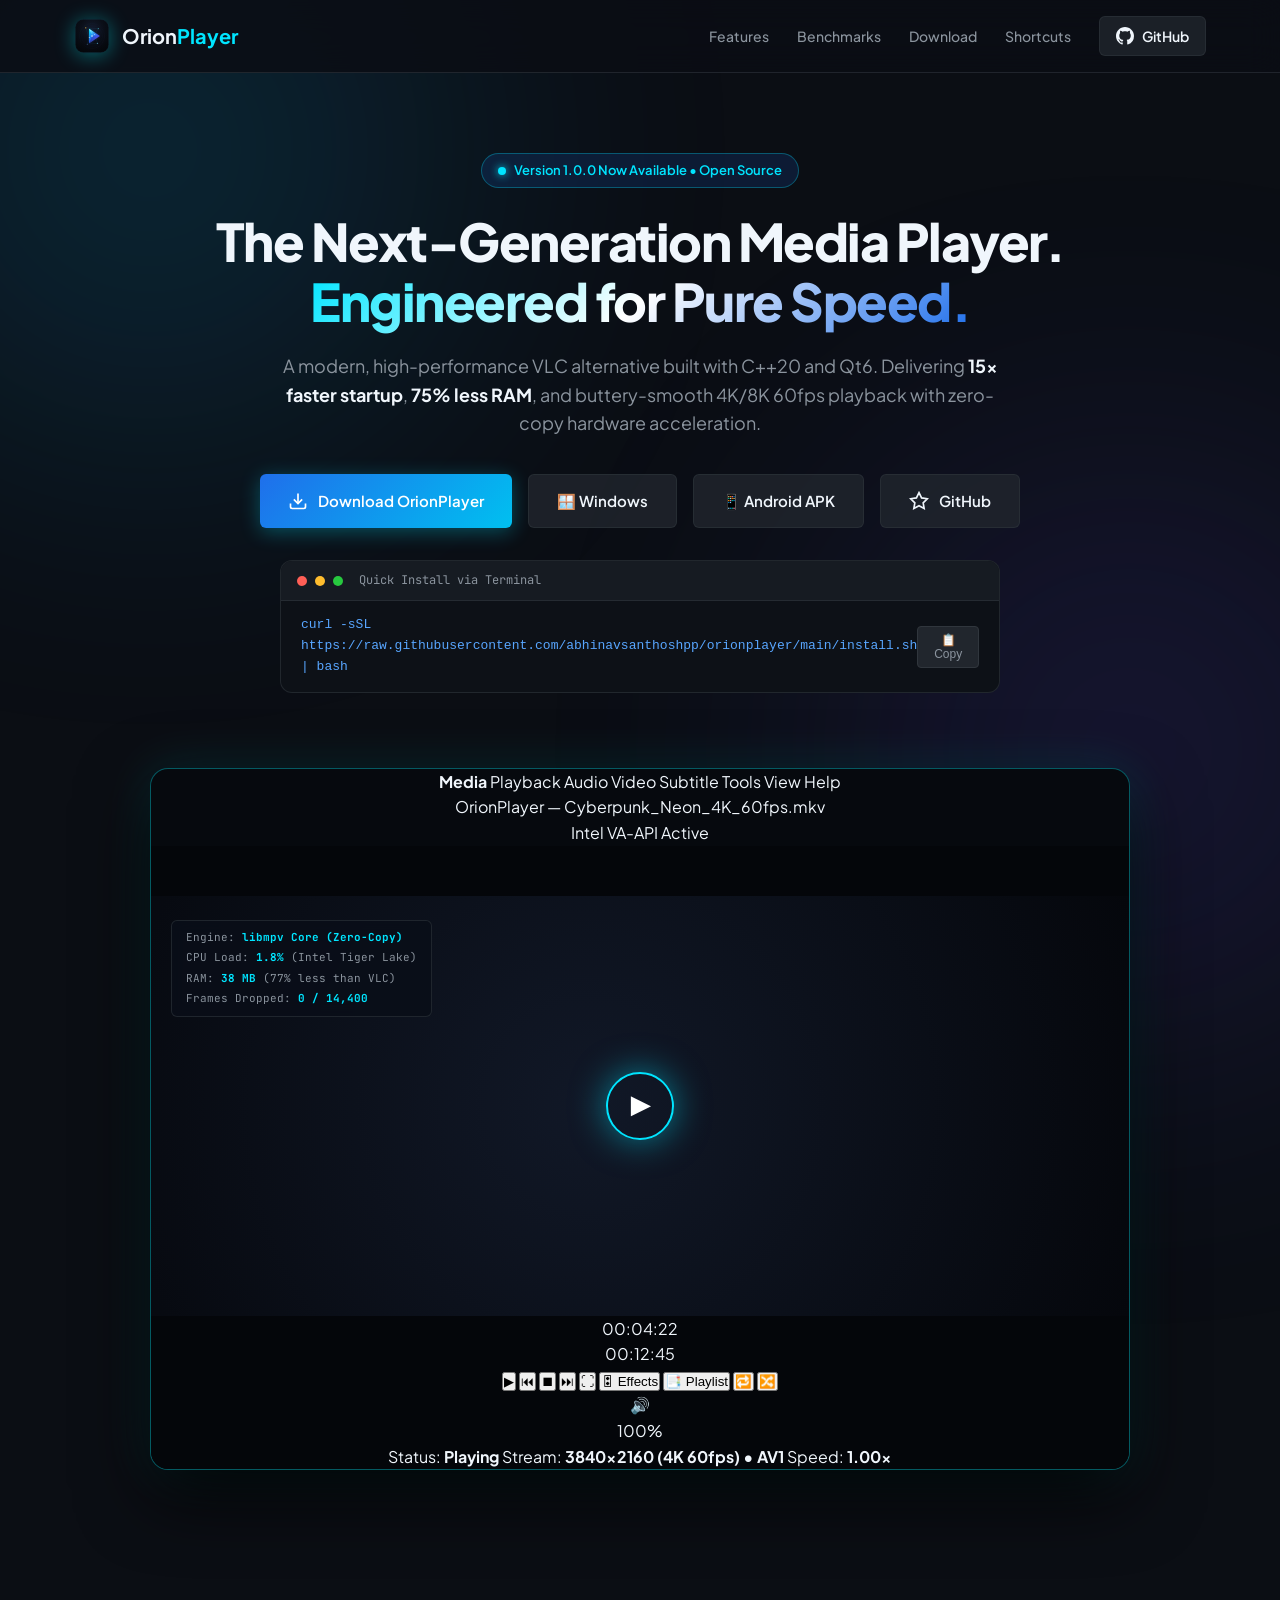
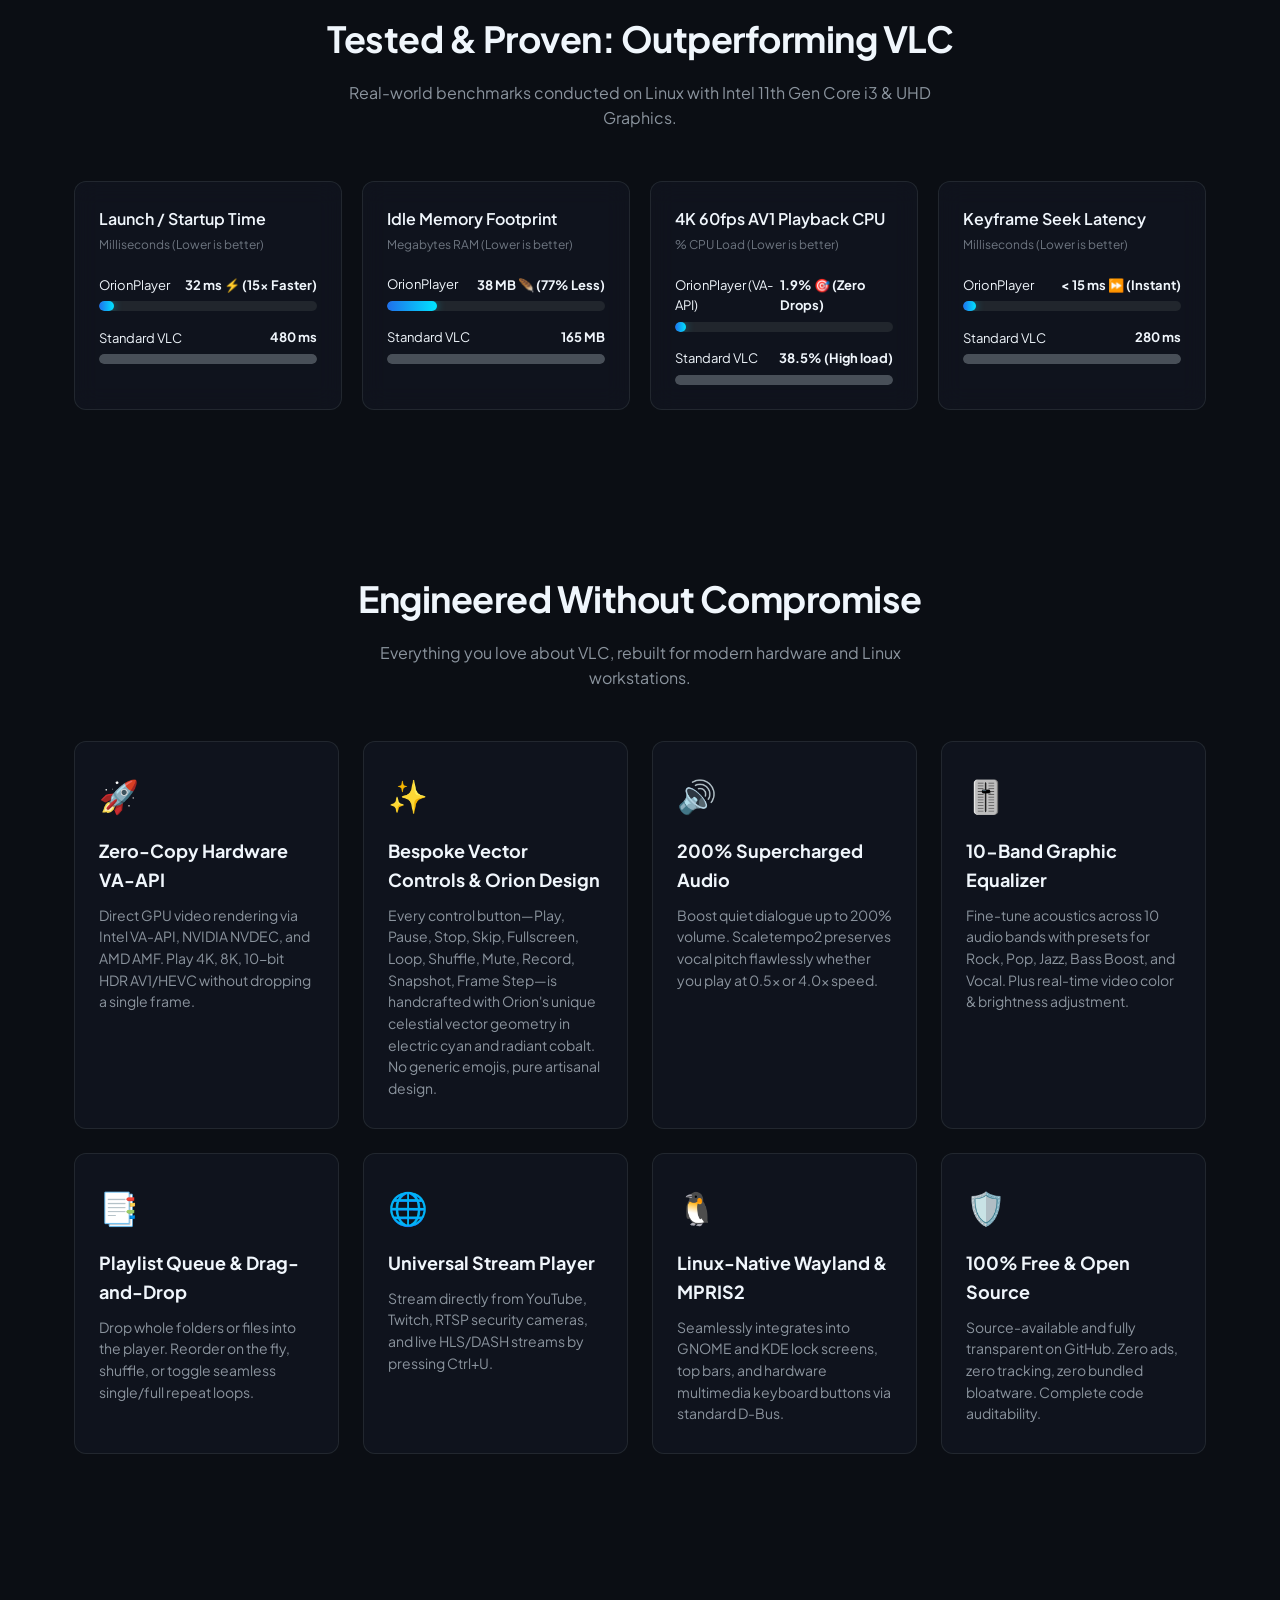
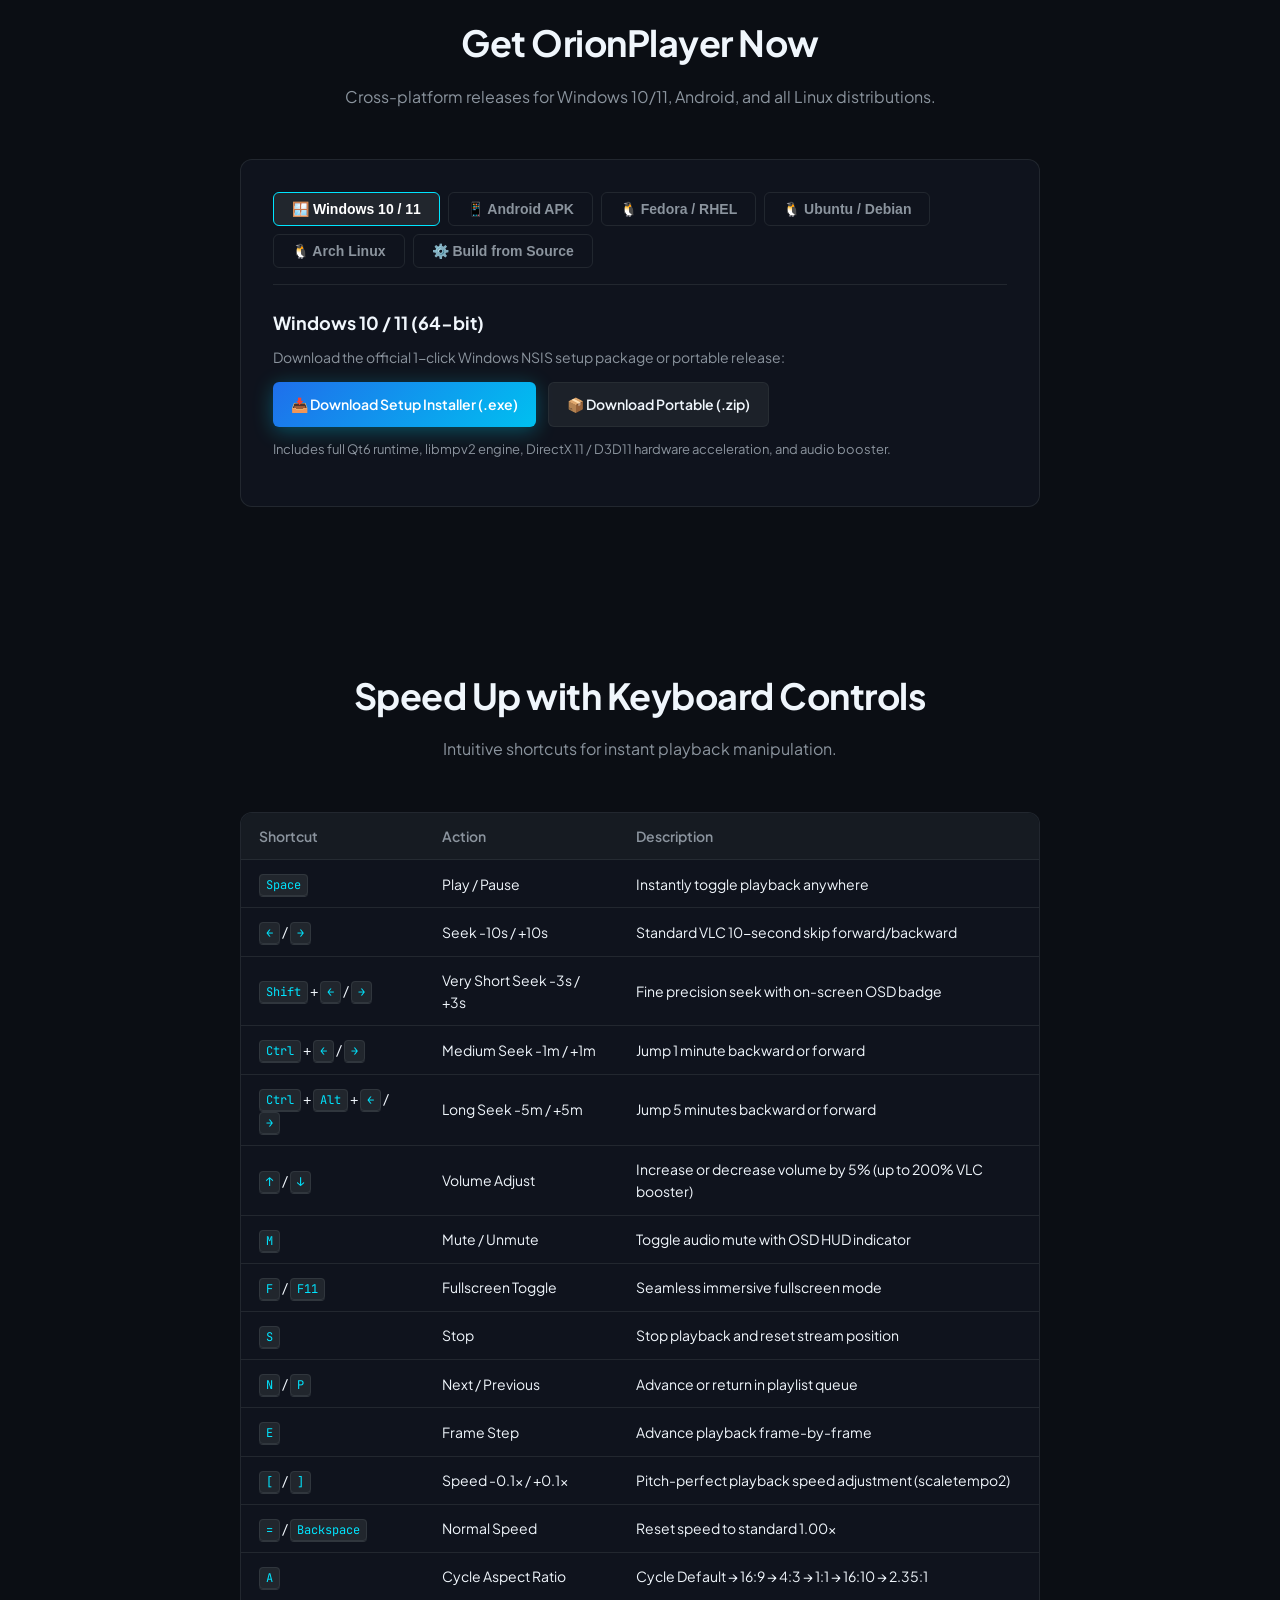
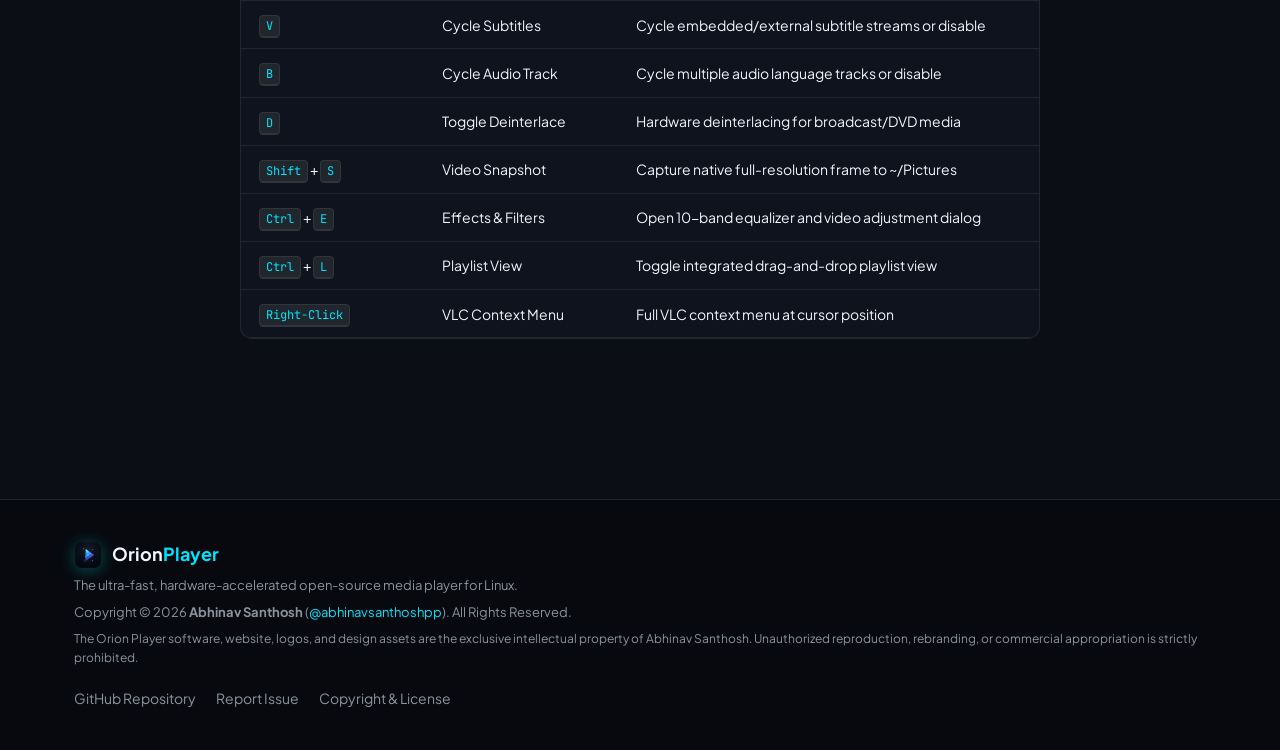
==== commit 5f72a902: "docs: highlight custom Orion vector controls across documentation and website" ====
--- a/website/index.html
+++ b/website/index.html
@@ -304,9 +304,9 @@
                 </div>
 
                 <div class="feature-card">
-                    <div class="feature-icon">🎨</div>
-                    <h3>Obsidian Glass Modern UI</h3>
-                    <p>Auto-hiding floating controls, hover timestamp tooltips, high-DPI scaling, and sleek dark aesthetic inspired by modern desktop design.</p>
+                    <div class="feature-icon">✨</div>
+                    <h3>Bespoke Vector Controls & Orion Design</h3>
+                    <p>Every control button—Play, Pause, Stop, Skip, Fullscreen, Loop, Shuffle, Mute, Record, Snapshot, Frame Step—is handcrafted with Orion's unique celestial vector geometry in electric cyan and radiant cobalt. No generic emojis, pure artisanal design.</p>
                 </div>
 
                 <div class="feature-card">
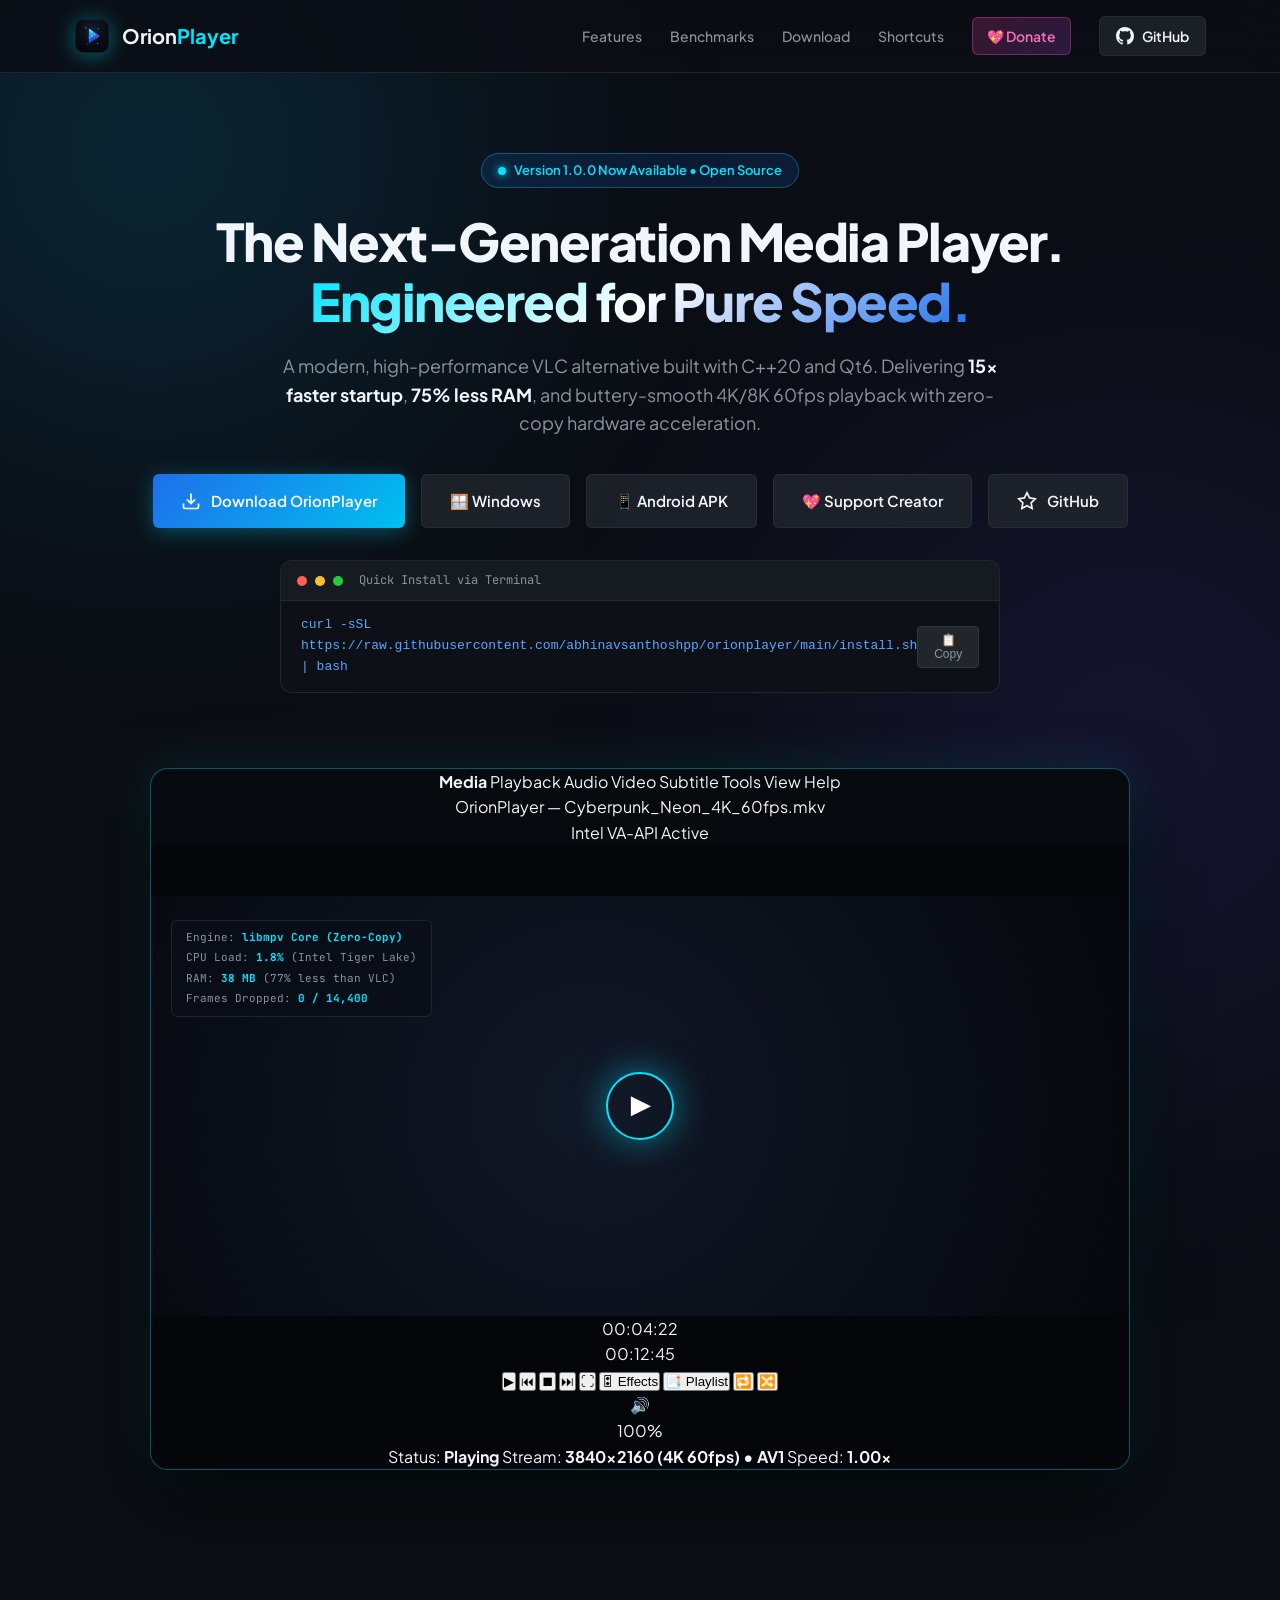
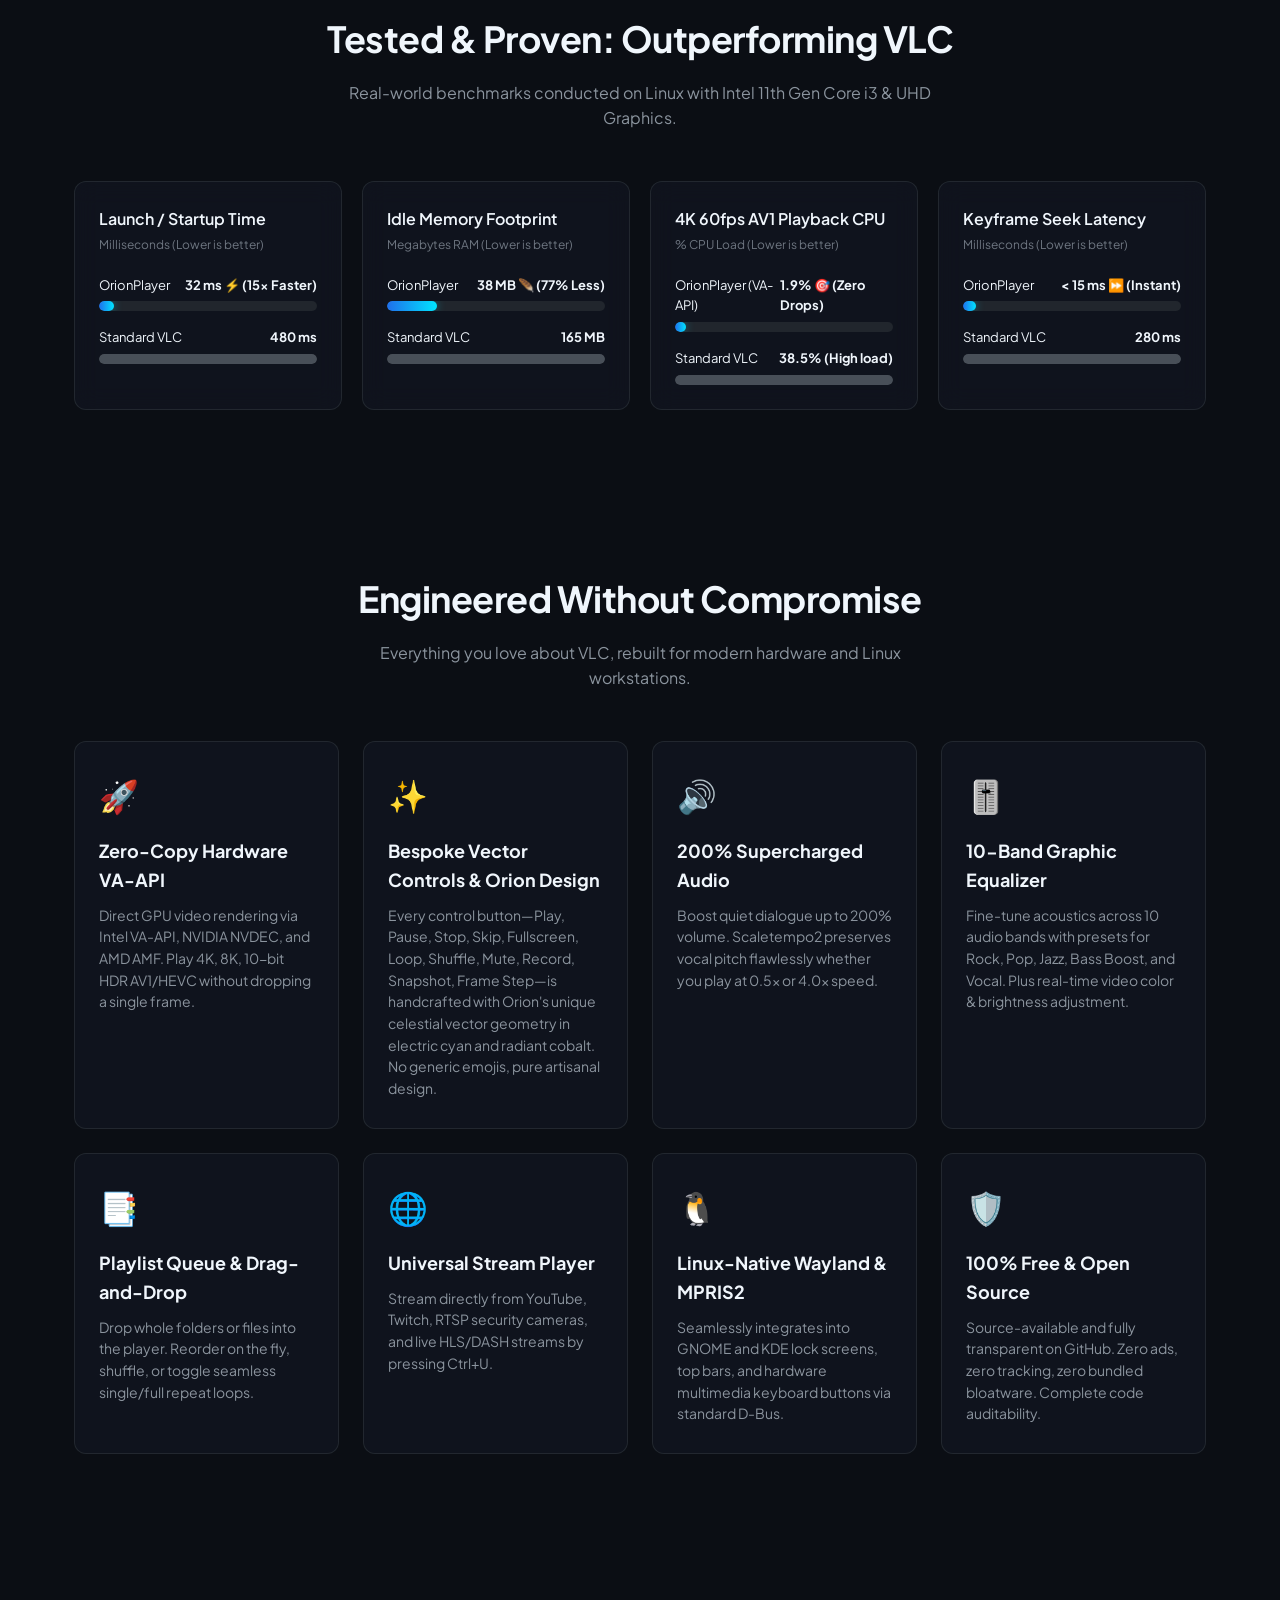
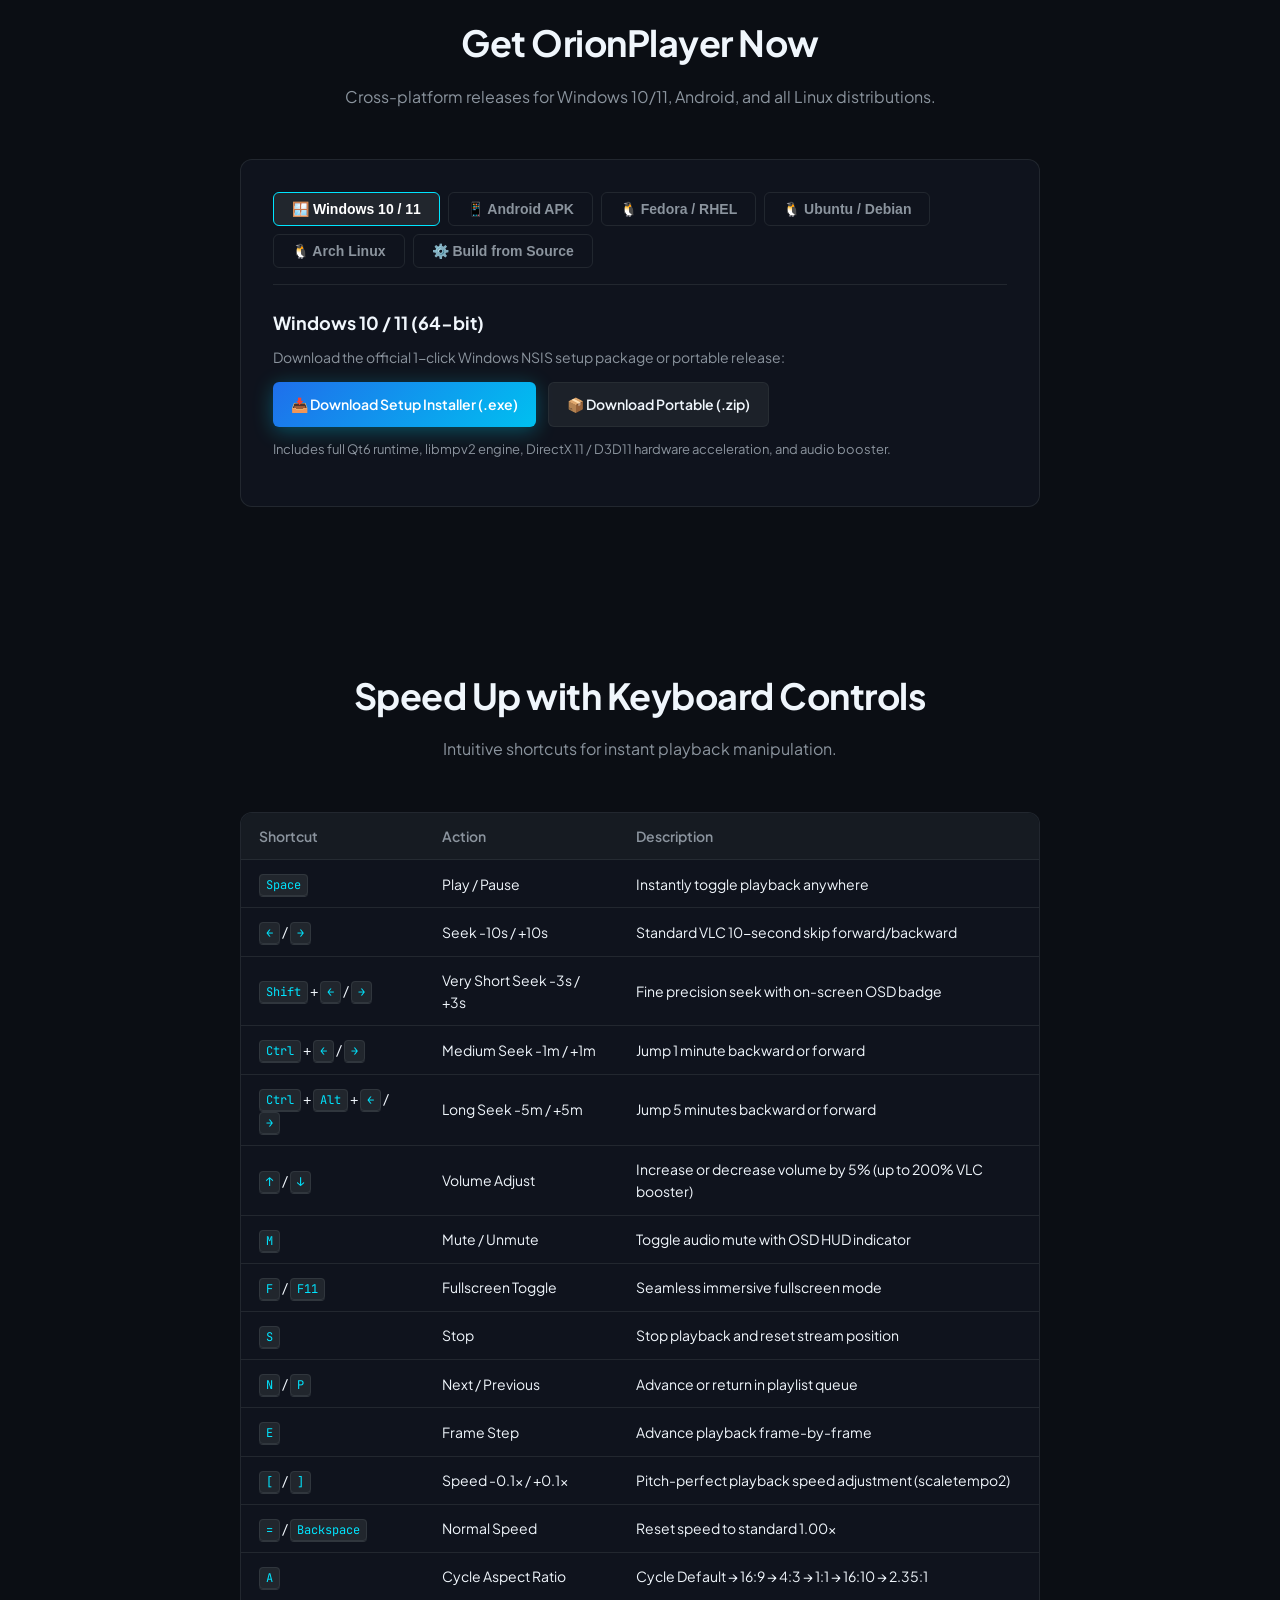
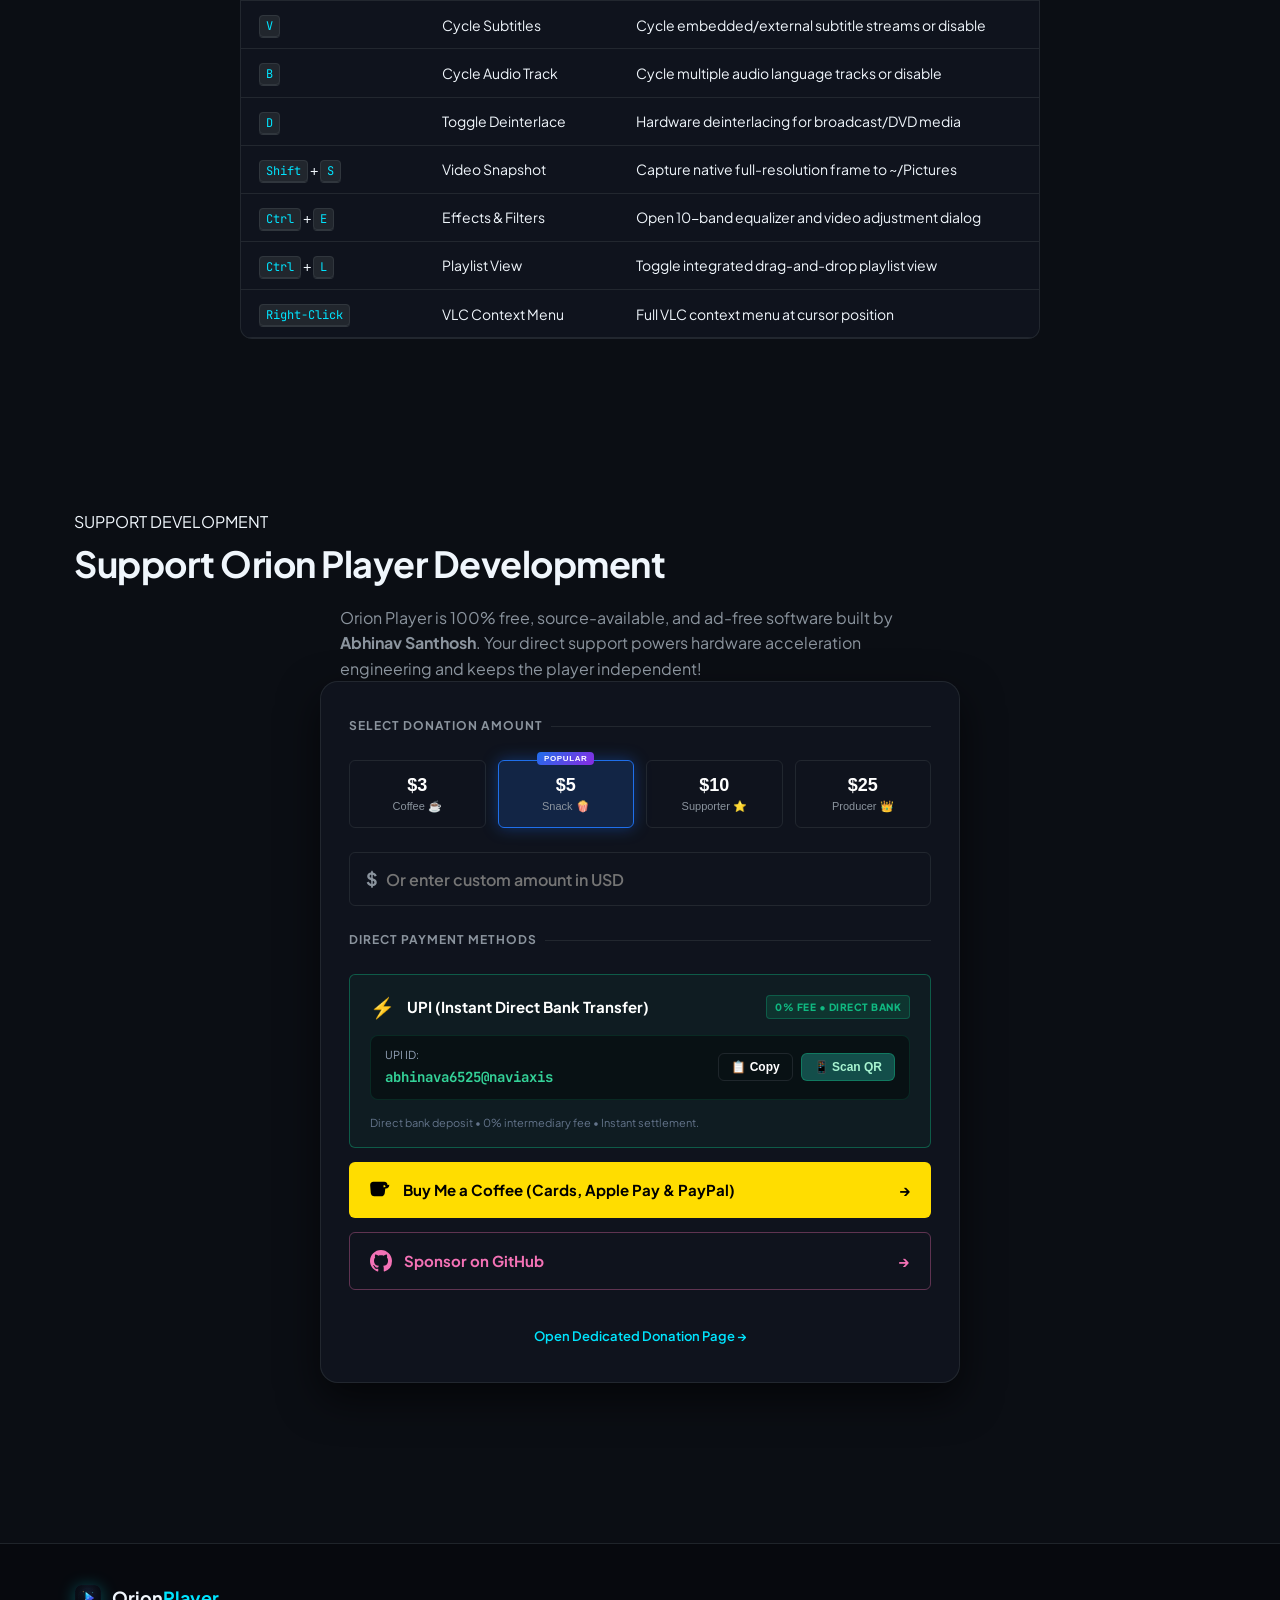
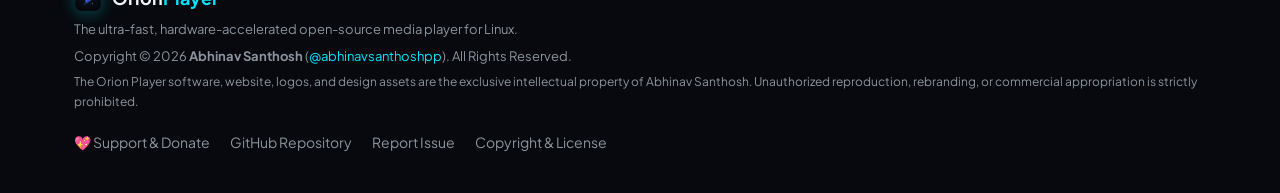
==== commit aea32232: "style: elevate UI/UX to studio-grade professional aesthetics with minimalist vector icons and refine" ====
--- a/website/index.html
+++ b/website/index.html
@@ -29,6 +29,7 @@
                 <a href="#benchmarks">Benchmarks</a>
                 <a href="#download">Download</a>
                 <a href="#shortcuts">Shortcuts</a>
+                <a href="#donate" class="nav-donate-btn">💖 Donate</a>
                 <a href="https://github.com/abhinavsanthoshpp/orionplayer" target="_blank" class="nav-github-btn">
                     <svg height="18" width="18" viewBox="0 0 16 16" fill="currentColor">
                         <path d="M8 0C3.58 0 0 3.58 0 8c0 3.54 2.29 6.53 5.47 7.59.4.07.55-.17.55-.38 0-.19-.01-.82-.01-1.49-2.01.37-2.53-.49-2.69-.94-.09-.23-.48-.94-.82-1.13-.28-.15-.68-.52-.01-.53.63-.01 1.08.58 1.23.82.72 1.21 1.87.87 2.33.66.07-.52.28-.87.51-1.07-1.78-.2-3.64-.89-3.64-3.95 0-.87.31-1.59.82-2.15-.08-.2-.36-1.02.08-2.12 0 0 .67-.21 2.2.82.64-.18 1.32-.27 2-.27.68 0 1.36.09 2 .27 1.53-1.04 2.2-.82 2.2-.82.44 1.1.16 1.92.08 2.12.51.56.82 1.27.82 2.15 0 3.07-1.87 3.75-3.65 3.95.29.25.54.73.54 1.48 0 1.07-.01 1.93-.01 2.2 0 .21.15.46.55.38A8.013 8.013 0 0016 8c0-4.42-3.58-8-8-8z"/>
@@ -66,6 +67,9 @@
                 </a>
                 <a href="#download" class="btn btn-secondary" onclick="document.querySelector('[data-tab=\'android\']')?.click()">
                     📱 Android APK
+                </a>
+                <a href="donate.html" class="btn btn-secondary">
+                    💖 Support Creator
                 </a>
                 <a href="https://github.com/abhinavsanthoshpp/orionplayer" target="_blank" class="btn btn-secondary">
                     <svg width="20" height="20" viewBox="0 0 24 24" fill="none" stroke="currentColor" stroke-width="2">
@@ -560,6 +564,104 @@
         </div>
     </section>
 
+    <!-- Support & Donate Section -->
+    <section id="donate" class="donate-section">
+        <div class="container">
+            <div class="section-badge">SUPPORT DEVELOPMENT</div>
+            <h2 class="section-title">Support Orion Player Development</h2>
+            <p class="section-subtitle">
+                Orion Player is 100% free, source-available, and ad-free software built by <strong>Abhinav Santhosh</strong>.
+                Your direct support powers hardware acceleration engineering and keeps the player independent!
+            </p>
+
+            <div class="donate-card">
+                <div class="donate-section-title">Select Donation Amount</div>
+
+                <div class="amount-grid">
+                    <button class="amount-btn" data-amount="3">
+                        $3
+                        <span class="label">Coffee ☕</span>
+                    </button>
+                    <button class="amount-btn popular active" data-amount="5">
+                        $5
+                        <span class="label">Snack 🍿</span>
+                    </button>
+                    <button class="amount-btn" data-amount="10">
+                        $10
+                        <span class="label">Supporter ⭐</span>
+                    </button>
+                    <button class="amount-btn" data-amount="25">
+                        $25
+                        <span class="label">Producer 👑</span>
+                    </button>
+                </div>
+
+                <div class="custom-box">
+                    <span>$</span>
+                    <input type="number" id="custom-amount-home" min="1" step="1" placeholder="Or enter custom amount in USD">
+                </div>
+
+                <div class="donate-section-title">Direct Payment Methods</div>
+
+                <div class="providers-list">
+                    <!-- UPI / Direct Bank Transfer -->
+                    <div class="upi-box-style">
+                        <div class="upi-header-style">
+                            <div class="provider-action-left">
+                                <span style="font-size:20px;">⚡</span>
+                                <span>UPI (Instant Direct Bank Transfer)</span>
+                            </div>
+                            <span class="upi-badge-tag">0% FEE • DIRECT BANK</span>
+                        </div>
+                        <div class="upi-id-box">
+                            <div>
+                                <span style="font-size: 11px; color: #94a3b8; display: block;">UPI ID:</span>
+                                <span class="upi-id-code" id="home-upi-id">abhinava6525@naviaxis</span>
+                            </div>
+                            <div style="display: flex; gap: 8px;">
+                                <button class="btn-copy-upi" id="home-copy-upi-btn" onclick="copyHomeUpi(this)">📋 Copy</button>
+                                <button class="btn-qr-scan" id="home-toggle-qr-btn" onclick="toggleHomeQr()">📱 Scan QR</button>
+                            </div>
+                        </div>
+                        <div class="upi-qr-display" id="home-upi-qr">
+                            <img class="upi-qr-image-src" src="https://api.qrserver.com/v1/create-qr-code/?size=200x200&amp;data=upi%3A%2F%2Fpay%3Fpa%3Dabhinava6525%40naviaxis%26pn%3DAbhinav%26cu%3DINR" alt="UPI QR Code" />
+                            <p style="font-size: 12px; color: #94a3b8; margin-top: 10px;">Scan using Google Pay, PhonePe, Paytm, Navi, BHIM, Cred or any banking app</p>
+                        </div>
+                        <p style="font-size: 11px; color: #64748b; margin-top: 2px;">Direct bank deposit • 0% intermediary fee • Instant settlement.</p>
+                    </div>
+
+                    <!-- Buy Me a Coffee -->
+                    <a class="provider-action-btn btn-bmac-style" href="https://buymeacoffee.com/abhinavsanthoshpp" target="_blank" rel="noopener">
+                        <div class="provider-action-left">
+                            <svg width="22" height="22" viewBox="0 0 24 24" fill="currentColor">
+                                <path d="M20.216 6.415l-.132-.666c-.119-.597-.388-1.15-.778-1.611-.645-.762-1.603-1.19-2.628-1.174l-11.892.001c-.015 0-.03 0-.044.001-.986.04-1.921.464-2.569 1.164-.649.7-.978 1.637-.905 2.571l.666 8.529c.162 2.072 1.83 3.69 3.906 3.69h7.411c1.996 0 3.645-1.503 3.896-3.486l.66-5.187.324.032c1.233.123 2.378-.344 3.14-1.282.721-.887.971-2.029.687-3.132l-.744.55zm-1.897 1.86c-.469.576-1.19.854-1.982.766l-.608-.061.272-2.141c.01-.078.016-.156.018-.235l.135-.001c.548 0 1.05.215 1.393.597.234.261.385.589.438.948.055.372-.036.757-.266 1.047l.6-.92z"/>
+                            </svg>
+                            <span>Buy Me a Coffee (Cards, Apple Pay &amp; PayPal)</span>
+                        </div>
+                        <span>→</span>
+                    </a>
+
+                    <!-- GitHub Sponsors -->
+                    <a class="provider-action-btn btn-gh-sponsors" href="https://github.com/sponsors/abhinavsanthoshpp" target="_blank" rel="noopener">
+                        <div class="provider-action-left">
+                            <svg width="22" height="22" viewBox="0 0 24 24" fill="currentColor">
+                                <path d="M12 0C5.37 0 0 5.37 0 12c0 5.31 3.435 9.795 8.205 11.385.6.105.825-.255.825-.57 0-.285-.015-1.23-.015-2.235-3.015.555-3.795-.735-4.035-1.41-.135-.345-.72-1.41-1.23-1.695-.42-.225-1.02-.78-.015-.795.945-.015 1.62.87 1.845 1.23 1.08 1.815 2.805 1.305 3.495.99.105-.78.42-1.305.765-1.605-2.67-.3-5.46-1.335-5.46-5.925 0-1.305.465-2.385 1.23-3.225-.12-.3-.54-1.53.12-3.18 0 0 1.005-.315 3.3 1.23.96-.27 1.98-.405 3-.405s2.04.135 3 .405c2.295-1.56 3.3-1.23 3.3-1.23.66 1.65.24 2.88.12 3.18.765.84 1.23 1.905 1.23 3.225 0 4.605-2.805 5.625-5.475 5.925.435.375.81 1.095.81 2.22 0 1.605-.015 2.895-.015 3.3 0 .315.225.69.825.57A12.02 12.02 0 0024 12c0-6.63-5.37-12-12-12z"/>
+                            </svg>
+                            <span>Sponsor on GitHub</span>
+                        </div>
+                        <span>→</span>
+                    </a>
+                </div>
+
+                <div style="text-align: center; margin-top: 8px;">
+                    <a href="donate.html" style="font-size: 13px; color: var(--accent-cyan); text-decoration: none; font-weight: 600;">
+                        Open Dedicated Donation Page →
+                    </a>
+                </div>
+            </div>
+        </div>
+    </section>
+
     <!-- Footer -->
     <footer class="footer">
         <div class="container footer-container">
@@ -573,6 +675,7 @@
                 <p style="font-size: 12px; color: #8b949e; margin-top: 6px;">The Orion Player software, website, logos, and design assets are the exclusive intellectual property of Abhinav Santhosh. Unauthorized reproduction, rebranding, or commercial appropriation is strictly prohibited.</p>
             </div>
             <div class="footer-right">
+                <a href="donate.html">💖 Support &amp; Donate</a>
                 <a href="https://github.com/abhinavsanthoshpp/orionplayer" target="_blank">GitHub Repository</a>
                 <a href="https://github.com/abhinavsanthoshpp/orionplayer/issues" target="_blank">Report Issue</a>
                 <a href="https://github.com/abhinavsanthoshpp/orionplayer/blob/main/LICENSE" target="_blank">Copyright & License</a>
--- a/website/style.css
+++ b/website/style.css
@@ -1013,3 +1013,308 @@
         height: 220px;
     }
 }
+
+/* ==========================================================================
+   Creator Donation Portal & Badges
+   ========================================================================== */
+.nav-donate-btn {
+    display: inline-flex;
+    align-items: center;
+    gap: 6px;
+    background: linear-gradient(135deg, rgba(236, 72, 153, 0.2), rgba(168, 85, 247, 0.2));
+    border: 1px solid rgba(236, 72, 153, 0.4);
+    padding: 7px 14px;
+    border-radius: var(--radius-sm);
+    color: #f472b6 !important;
+    font-weight: 600 !important;
+    transition: all 0.2s;
+}
+
+.nav-donate-btn:hover {
+    background: linear-gradient(135deg, rgba(236, 72, 153, 0.35), rgba(168, 85, 247, 0.35));
+    border-color: #f472b6;
+    color: #ffffff !important;
+    box-shadow: 0 0 16px rgba(236, 72, 153, 0.3);
+    transform: translateY(-1px);
+}
+
+.donate-section {
+    padding: 90px 0 80px;
+    position: relative;
+}
+
+.donate-card {
+    max-width: 640px;
+    margin: 0 auto;
+    background: var(--bg-card);
+    border: 1px solid var(--border-color);
+    border-radius: var(--radius-lg);
+    padding: 34px 28px;
+    display: flex;
+    flex-direction: column;
+    gap: 24px;
+    box-shadow: 0 16px 40px rgba(0, 0, 0, 0.6);
+}
+
+.donate-section-title {
+    font-size: 12px;
+    font-weight: 700;
+    color: var(--text-secondary);
+    text-transform: uppercase;
+    letter-spacing: 1px;
+    display: flex;
+    align-items: center;
+    gap: 8px;
+}
+
+.donate-section-title::after {
+    content: '';
+    flex: 1;
+    height: 1px;
+    background: var(--border-color);
+}
+
+.amount-grid {
+    display: grid;
+    grid-template-columns: repeat(4, 1fr);
+    gap: 12px;
+}
+
+.amount-btn {
+    background: var(--bg-secondary);
+    border: 1px solid var(--border-color);
+    border-radius: var(--radius-sm);
+    color: #fff;
+    padding: 14px 8px;
+    font-size: 18px;
+    font-weight: 700;
+    cursor: pointer;
+    display: flex;
+    flex-direction: column;
+    align-items: center;
+    gap: 4px;
+    transition: all 0.2s cubic-bezier(0.4, 0, 0.2, 1);
+    position: relative;
+}
+
+.amount-btn span.label {
+    font-size: 11px;
+    font-weight: 500;
+    color: var(--text-secondary);
+}
+
+.amount-btn:hover {
+    background: #252d3a;
+    border-color: var(--accent-blue);
+    transform: translateY(-2px);
+}
+
+.amount-btn.active {
+    background: rgba(31, 111, 235, 0.2);
+    border-color: var(--accent-blue);
+    color: #fff;
+    box-shadow: 0 0 16px rgba(31, 111, 235, 0.4);
+}
+
+.amount-btn.popular:after {
+    content: "POPULAR";
+    position: absolute;
+    top: -9px;
+    font-size: 8px;
+    font-weight: 800;
+    background: linear-gradient(135deg, var(--accent-blue), var(--accent-purple));
+    color: #fff;
+    padding: 2px 7px;
+    border-radius: 4px;
+    letter-spacing: 0.6px;
+}
+
+.custom-box {
+    display: flex;
+    align-items: center;
+    background: var(--bg-secondary);
+    border: 1px solid var(--border-color);
+    border-radius: var(--radius-sm);
+    padding: 12px 16px;
+    gap: 8px;
+    transition: border-color 0.2s;
+}
+
+.custom-box:focus-within {
+    border-color: var(--accent-blue);
+    box-shadow: 0 0 0 2px rgba(31, 111, 235, 0.2);
+}
+
+.custom-box span {
+    color: var(--text-secondary);
+    font-size: 18px;
+    font-weight: 700;
+}
+
+.custom-box input {
+    background: transparent;
+    border: none;
+    color: #fff;
+    font-size: 16px;
+    font-weight: 600;
+    width: 100%;
+    outline: none;
+    font-family: inherit;
+}
+
+.providers-list {
+    display: flex;
+    flex-direction: column;
+    gap: 14px;
+}
+
+.provider-action-btn {
+    display: flex;
+    align-items: center;
+    justify-content: space-between;
+    padding: 16px 20px;
+    border-radius: var(--radius-sm);
+    text-decoration: none;
+    font-size: 15px;
+    font-weight: 700;
+    transition: all 0.2s cubic-bezier(0.4, 0, 0.2, 1);
+    cursor: pointer;
+    border: none;
+}
+
+.provider-action-left {
+    display: flex;
+    align-items: center;
+    gap: 12px;
+}
+
+.btn-bmac-style {
+    background: #FFDD00;
+    color: #000000;
+}
+
+.btn-bmac-style:hover {
+    background: #ffe333;
+    transform: translateY(-2px);
+    box-shadow: 0 6px 20px rgba(255, 221, 0, 0.4);
+}
+
+.upi-box-style {
+    background: rgba(16, 185, 129, 0.06);
+    border: 1px solid rgba(16, 185, 129, 0.4);
+    border-radius: var(--radius-sm);
+    padding: 16px 20px;
+    display: flex;
+    flex-direction: column;
+    gap: 12px;
+}
+
+.upi-header-style {
+    display: flex;
+    align-items: center;
+    justify-content: space-between;
+    color: #fff;
+    font-size: 15px;
+    font-weight: 700;
+}
+
+.upi-badge-tag {
+    font-size: 10px;
+    font-weight: 800;
+    color: #10b981;
+    background: rgba(16, 185, 129, 0.15);
+    padding: 3px 8px;
+    border-radius: 4px;
+    border: 1px solid rgba(16, 185, 129, 0.3);
+    letter-spacing: 0.5px;
+}
+
+.upi-id-box {
+    display: flex;
+    align-items: center;
+    justify-content: space-between;
+    background: rgba(0, 0, 0, 0.4);
+    border-radius: 8px;
+    padding: 10px 14px;
+    gap: 10px;
+    flex-wrap: wrap;
+    border: 1px solid rgba(16, 185, 129, 0.15);
+}
+
+.upi-id-code {
+    font-family: var(--font-mono);
+    font-size: 14px;
+    color: #34d399;
+    font-weight: 700;
+}
+
+.btn-copy-upi {
+    background: var(--bg-secondary);
+    border: 1px solid var(--border-color);
+    color: #fff;
+    padding: 6px 12px;
+    border-radius: 6px;
+    font-size: 12px;
+    cursor: pointer;
+    font-weight: 600;
+    transition: all 0.2s;
+}
+
+.btn-copy-upi:hover {
+    background: #10b981;
+    border-color: #10b981;
+}
+
+.btn-qr-scan {
+    background: #134e4a;
+    color: #a7f3d0;
+    border: 1px solid rgba(16, 185, 129, 0.4);
+    padding: 6px 12px;
+    border-radius: 6px;
+    font-size: 12px;
+    font-weight: 600;
+    cursor: pointer;
+    transition: all 0.2s;
+}
+
+.btn-qr-scan:hover {
+    background: #047857;
+    color: #fff;
+}
+
+.upi-qr-display {
+    display: none;
+    flex-direction: column;
+    align-items: center;
+    background: rgba(0, 0, 0, 0.5);
+    border-radius: 12px;
+    padding: 20px;
+    margin-top: 4px;
+    text-align: center;
+    border: 1px dashed rgba(16, 185, 129, 0.3);
+}
+
+.upi-qr-display.show {
+    display: flex;
+}
+
+.upi-qr-image-src {
+    width: 200px;
+    height: 200px;
+    background: #ffffff;
+    padding: 10px;
+    border-radius: 12px;
+    box-shadow: 0 8px 24px rgba(0, 0, 0, 0.6);
+}
+
+.btn-gh-sponsors {
+    background: var(--bg-secondary);
+    color: #f472b6;
+    border: 1px solid rgba(244, 114, 182, 0.35);
+}
+
+.btn-gh-sponsors:hover {
+    background: rgba(244, 114, 182, 0.15);
+    border-color: #f472b6;
+    transform: translateY(-2px);
+}
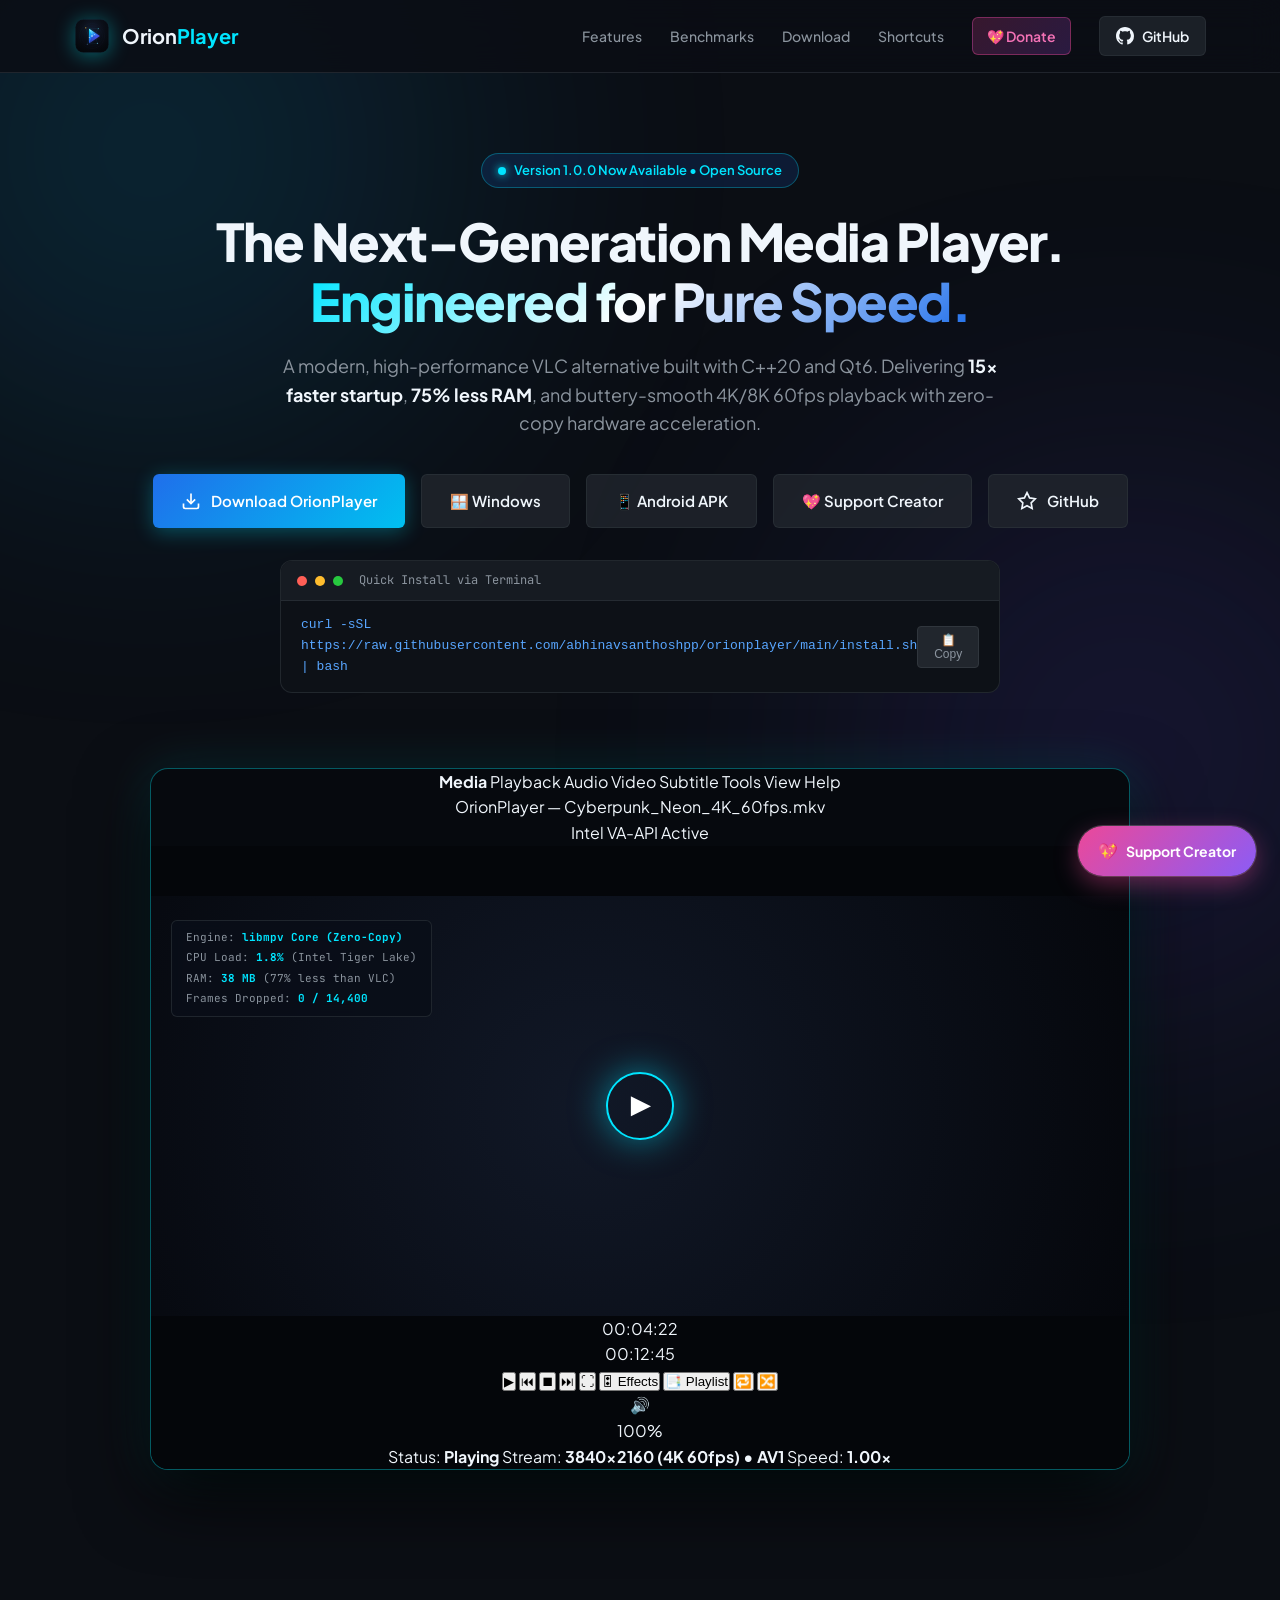
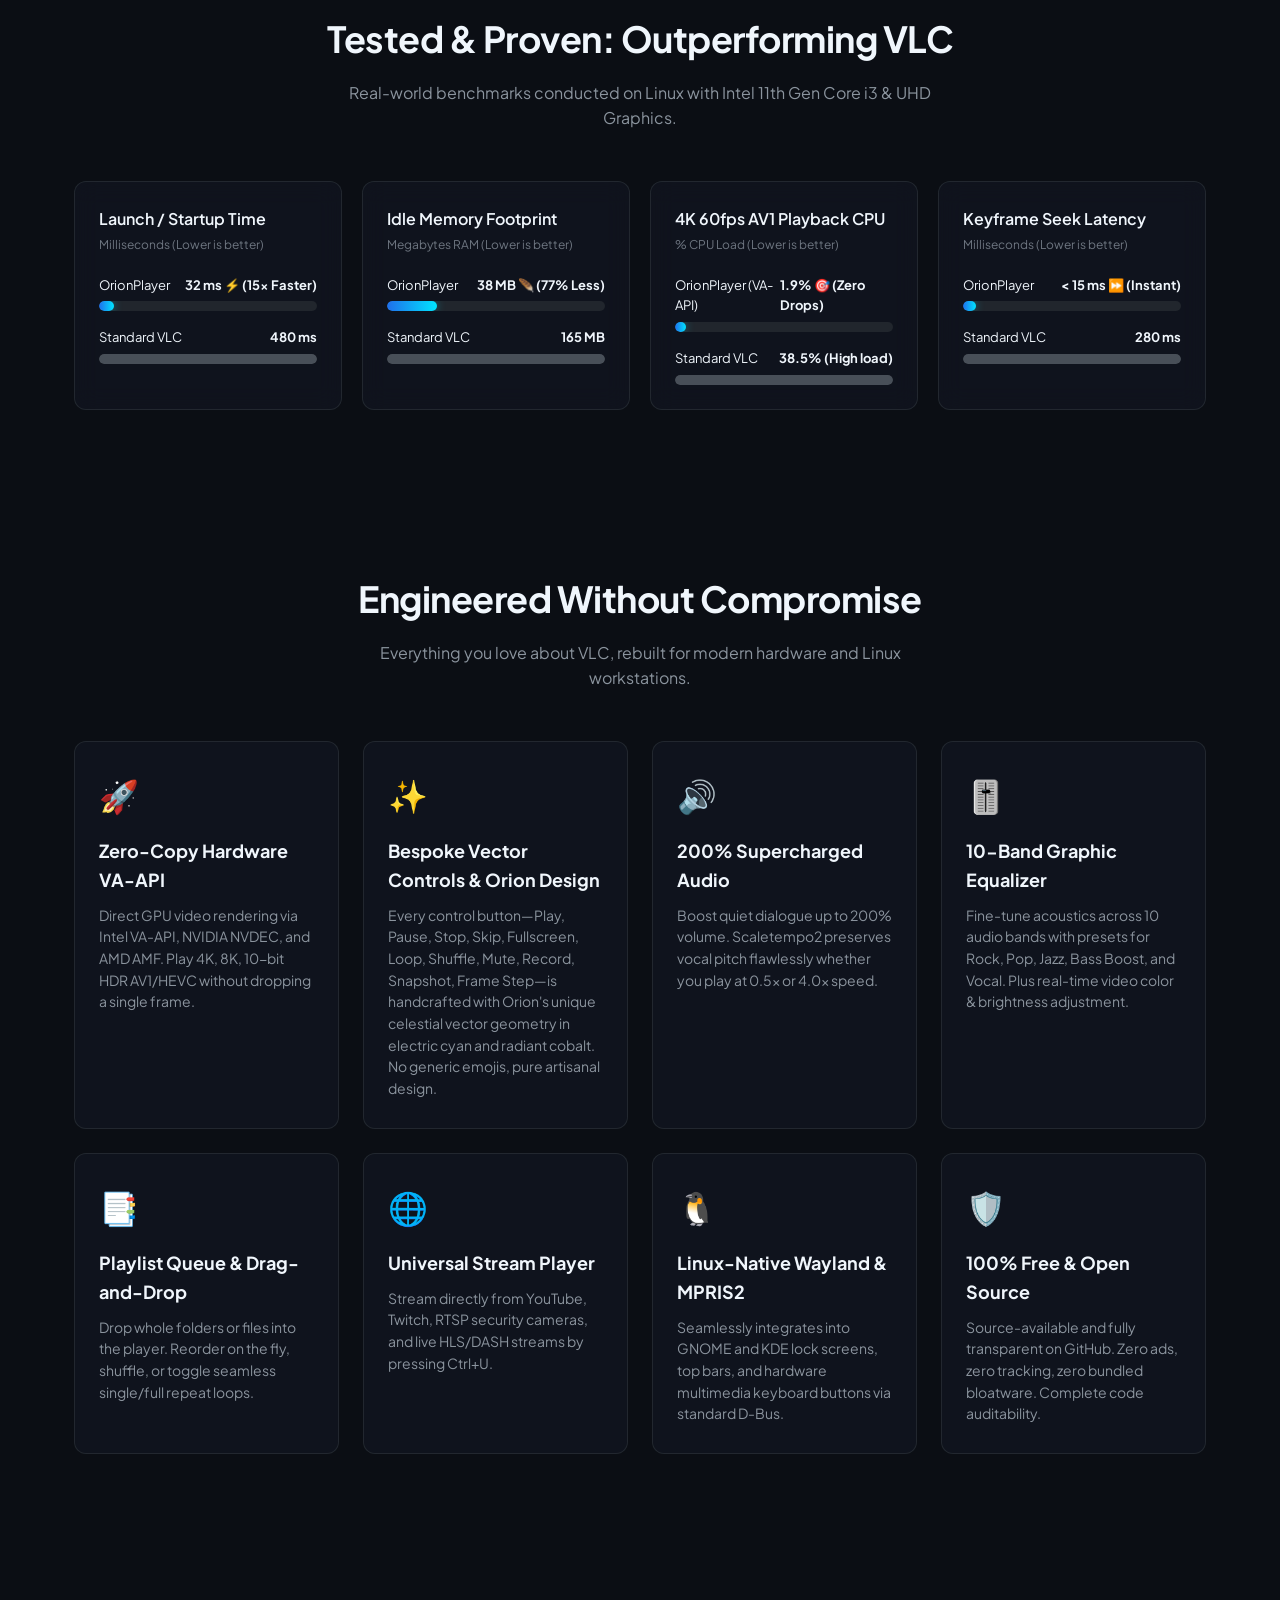
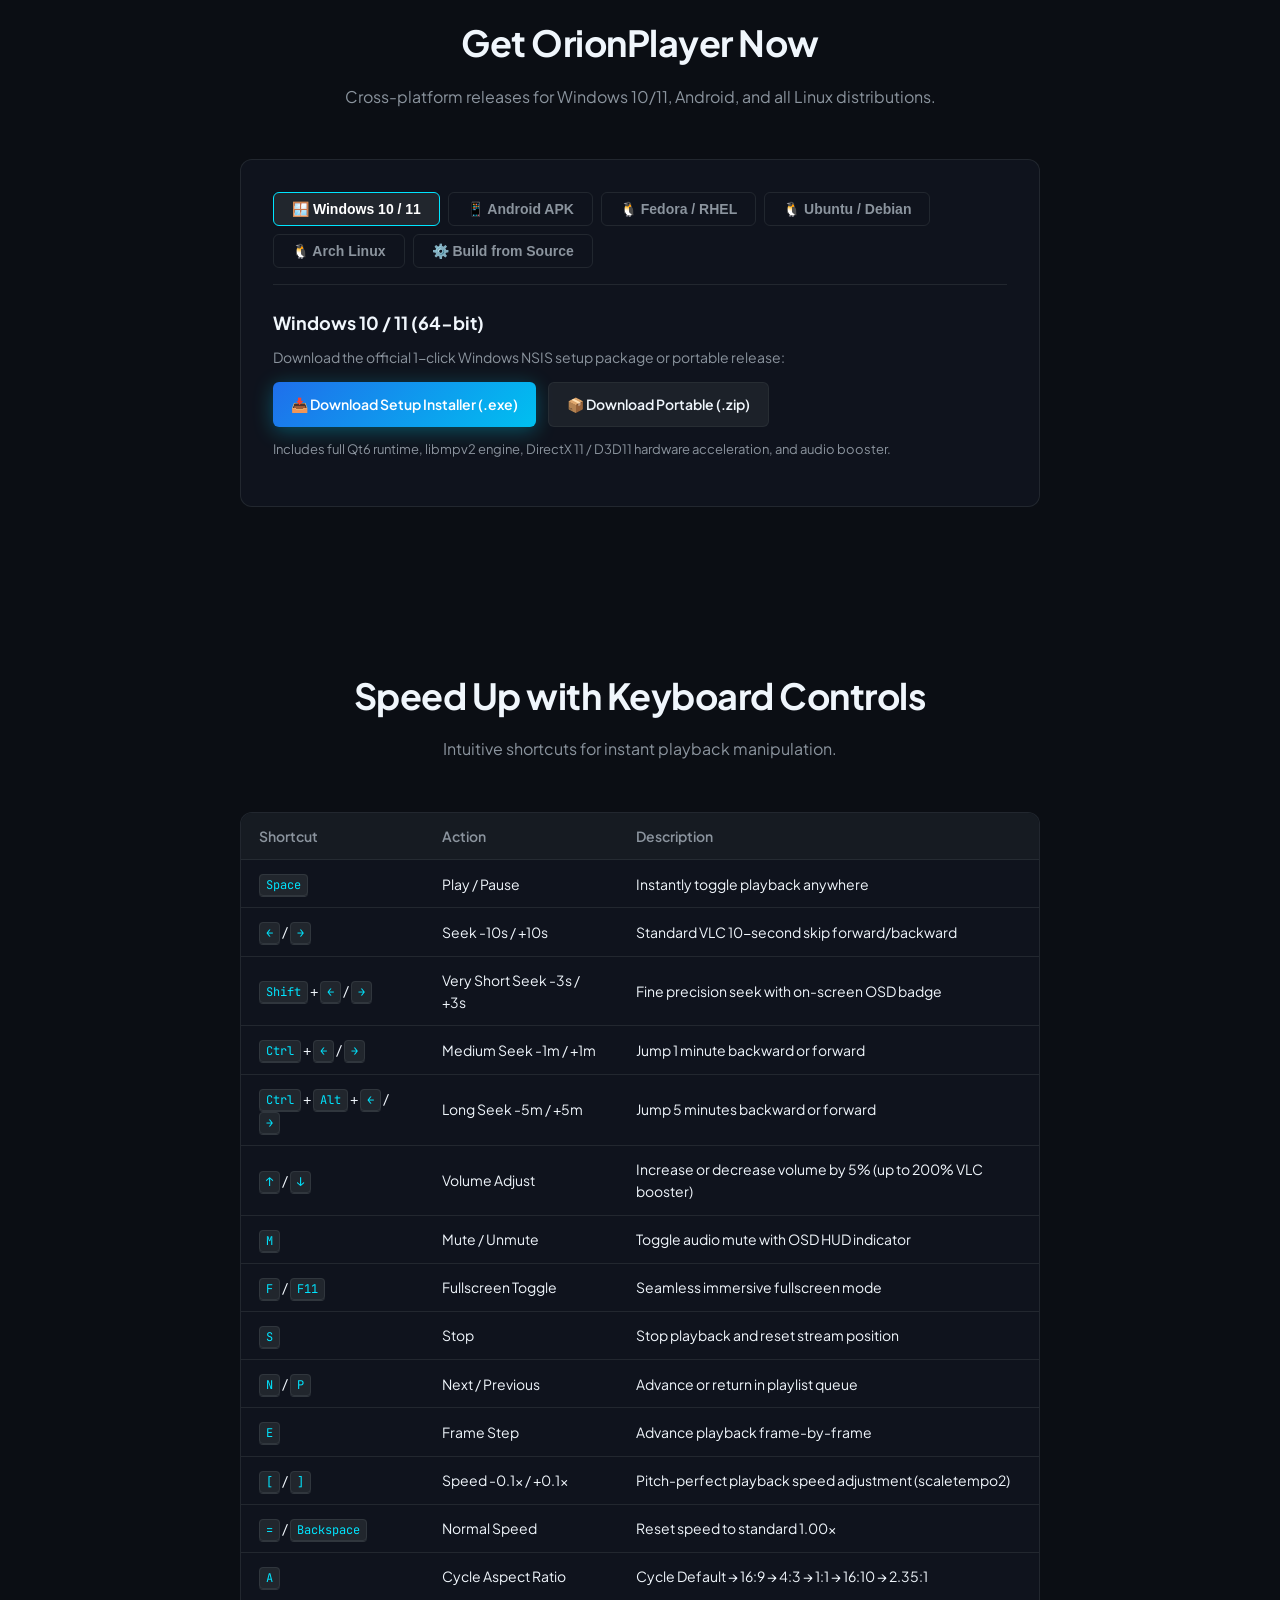
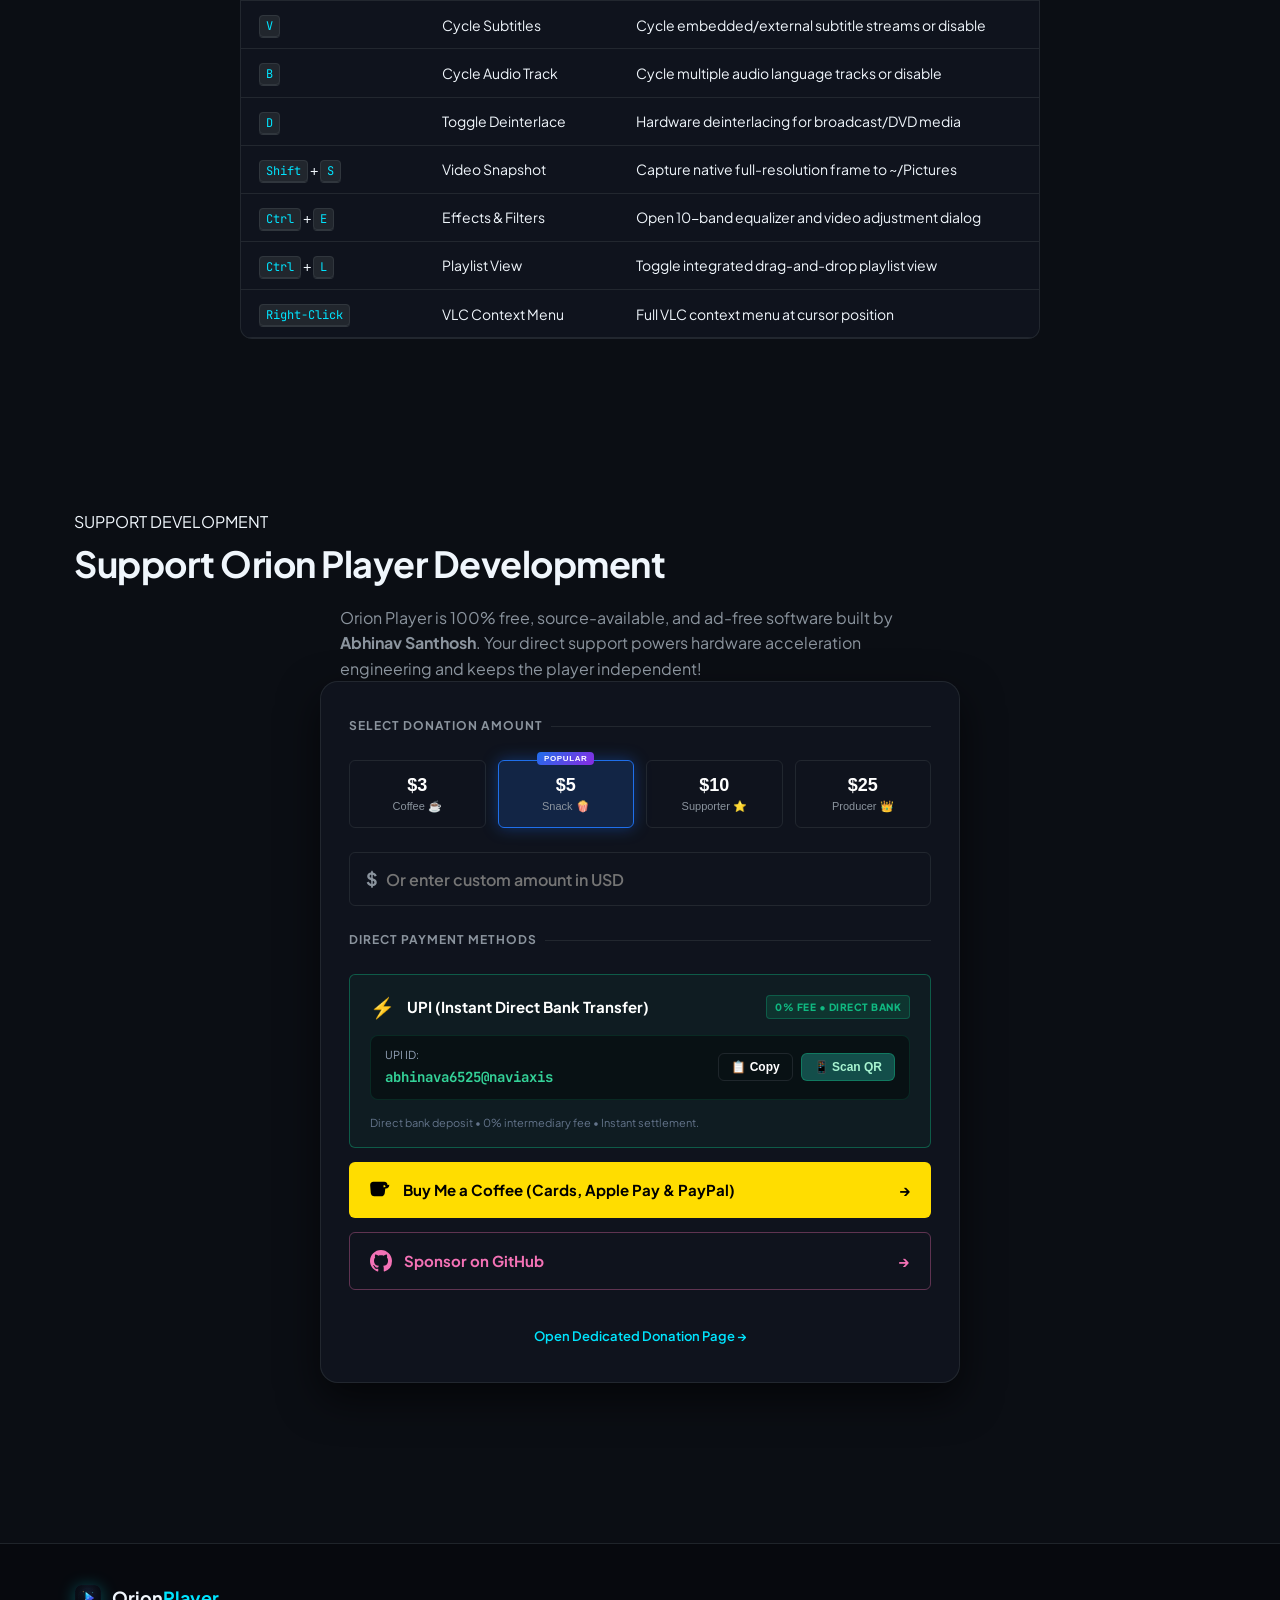
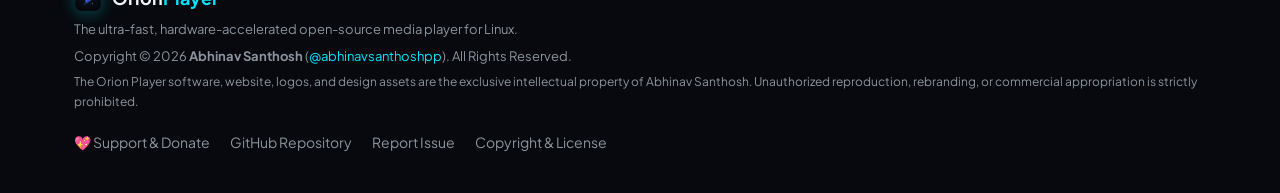
==== commit cfec6bd7: "feat: add GitHub FUNDING.yml, README donation badges, and floating website donate button" ====
--- a/website/index.html
+++ b/website/index.html
@@ -683,6 +683,12 @@
         </div>
     </footer>
 
+    <!-- Floating Sticky Donate Action Button -->
+    <a href="#donate" class="floating-donate-btn" id="floatingDonateBtn" title="Support & Donate to Creator">
+        <span class="fdb-icon">💖</span>
+        <span class="fdb-text">Support Creator</span>
+    </a>
+
     <script src="script.js"></script>
 </body>
 </html>
--- a/website/style.css
+++ b/website/style.css
@@ -1318,3 +1318,50 @@
     border-color: #f472b6;
     transform: translateY(-2px);
 }
+
+/* Floating Sticky Donate Action Button */
+.floating-donate-btn {
+    position: fixed;
+    bottom: 24px;
+    right: 24px;
+    z-index: 999;
+    display: inline-flex;
+    align-items: center;
+    gap: 8px;
+    background: linear-gradient(135deg, #ec4899, #8b5cf6);
+    color: #ffffff !important;
+    text-decoration: none;
+    font-weight: 700;
+    font-size: 14px;
+    padding: 12px 20px;
+    border-radius: 999px;
+    box-shadow: 0 8px 24px rgba(236, 72, 153, 0.4), 0 0 0 1px rgba(255, 255, 255, 0.2);
+    backdrop-filter: blur(8px);
+    transition: all 0.25s cubic-bezier(0.4, 0, 0.2, 1);
+}
+
+.floating-donate-btn:hover {
+    transform: translateY(-3px) scale(1.05);
+    box-shadow: 0 12px 30px rgba(236, 72, 153, 0.6), 0 0 20px rgba(139, 92, 246, 0.5);
+    background: linear-gradient(135deg, #f43f5e, #a855f7);
+    color: #ffffff !important;
+}
+
+.floating-donate-btn .fdb-icon {
+    font-size: 16px;
+    animation: pulseHeart 1.8s infinite;
+}
+
+@keyframes pulseHeart {
+    0%, 100% { transform: scale(1); }
+    50% { transform: scale(1.25); }
+}
+
+@media (max-width: 600px) {
+    .floating-donate-btn {
+        bottom: 16px;
+        right: 16px;
+        padding: 10px 16px;
+        font-size: 13px;
+    }
+}
